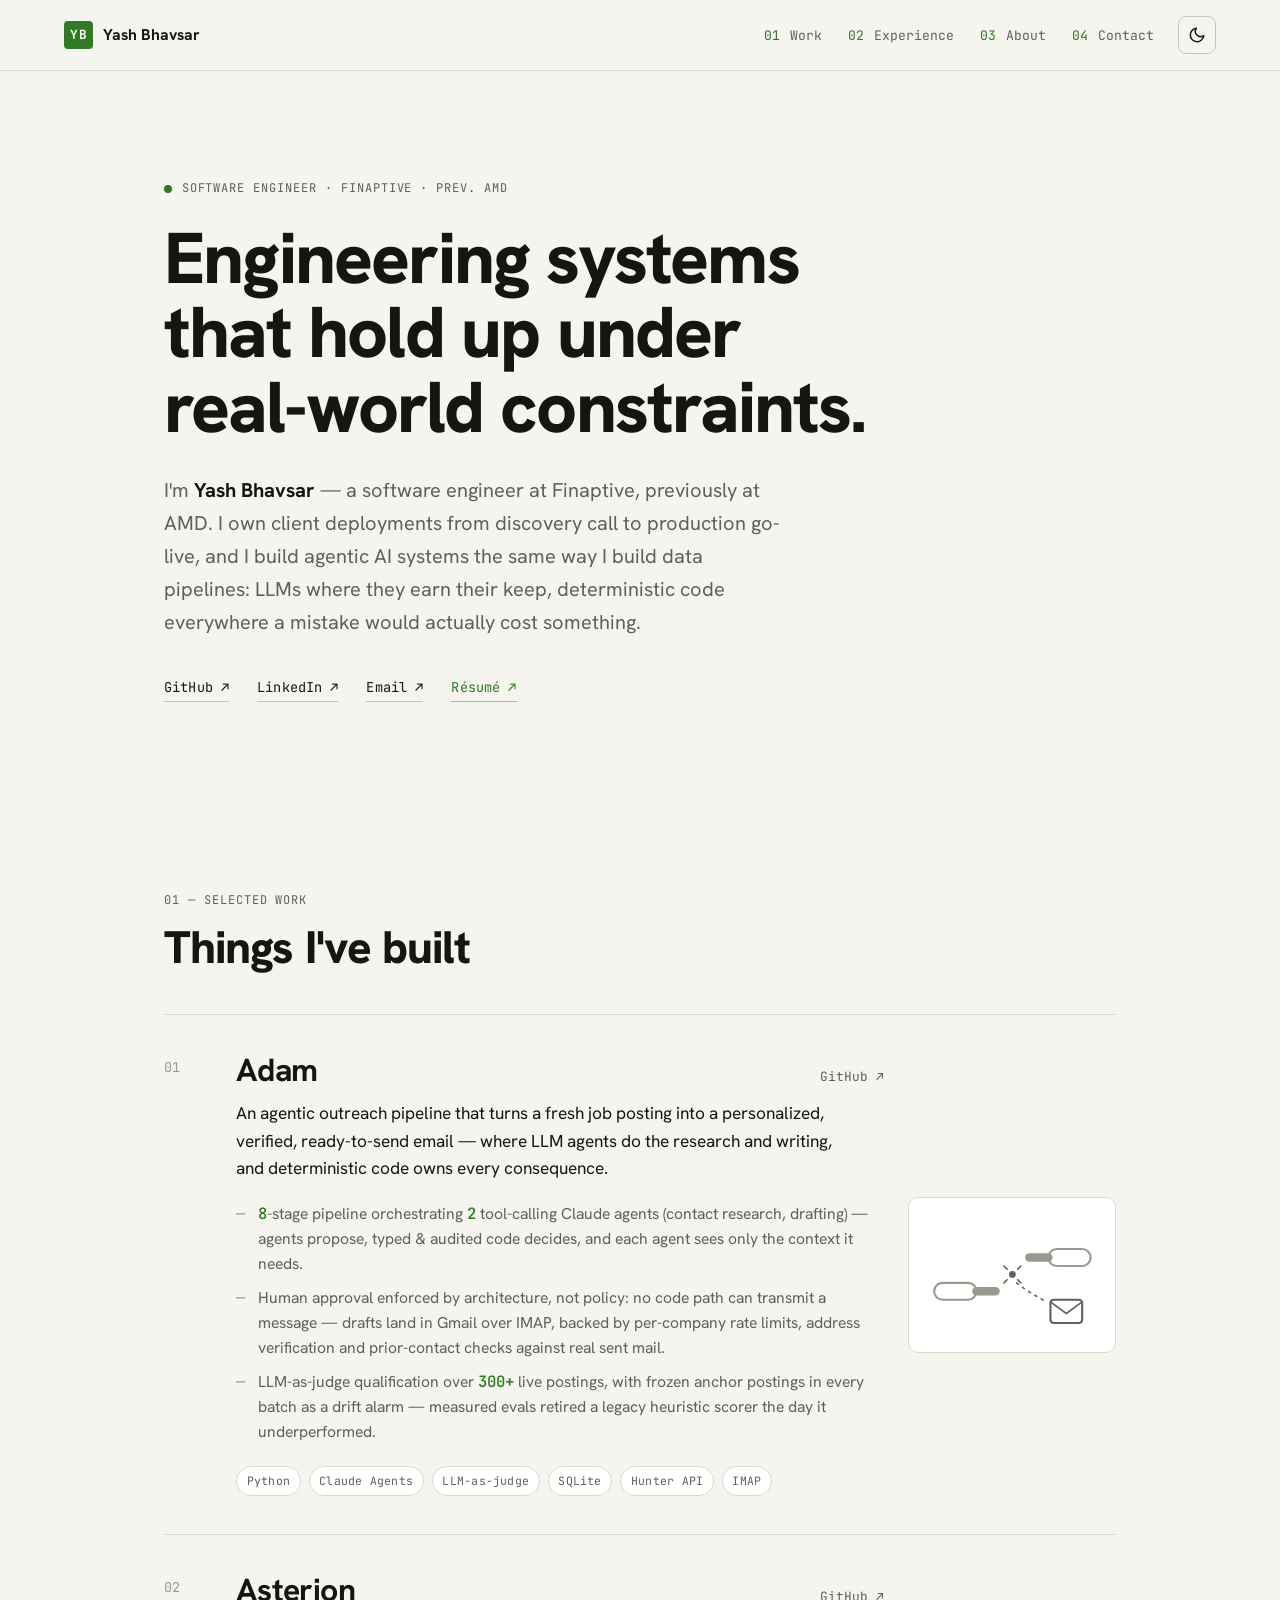
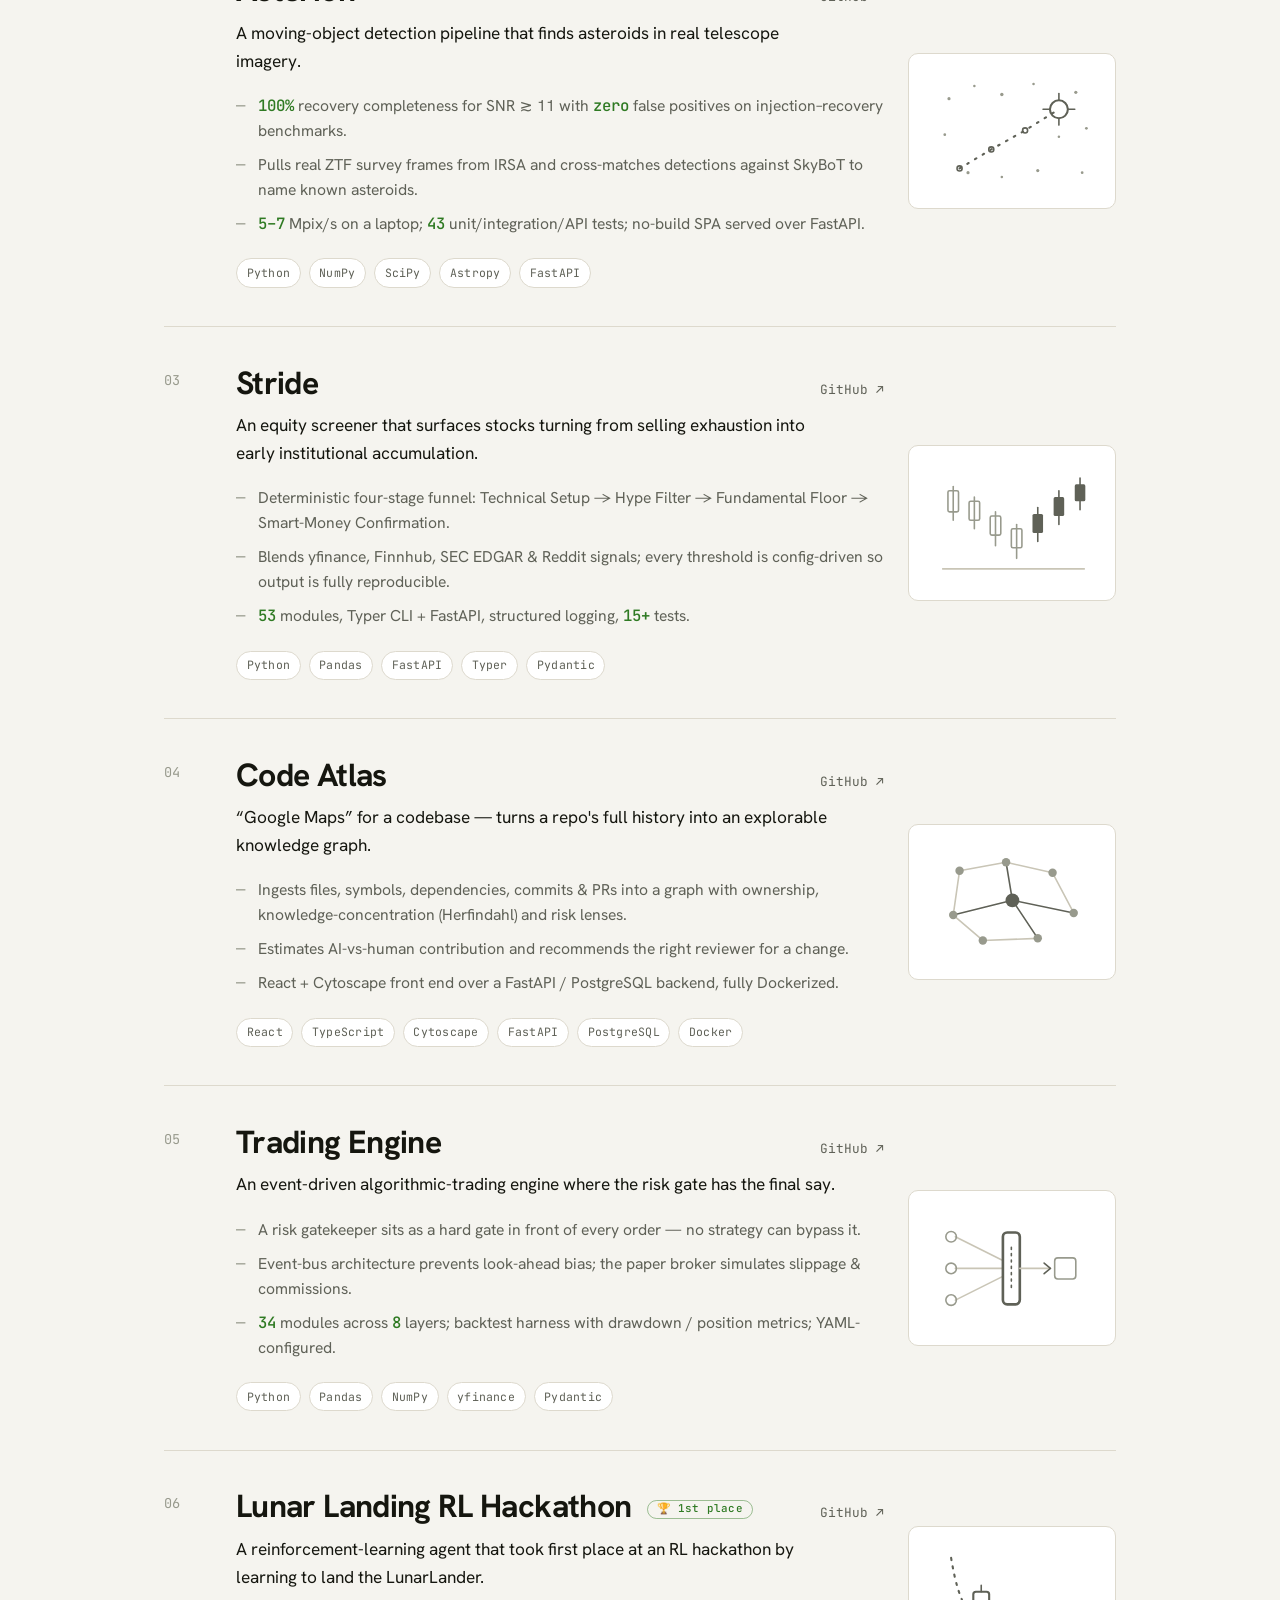
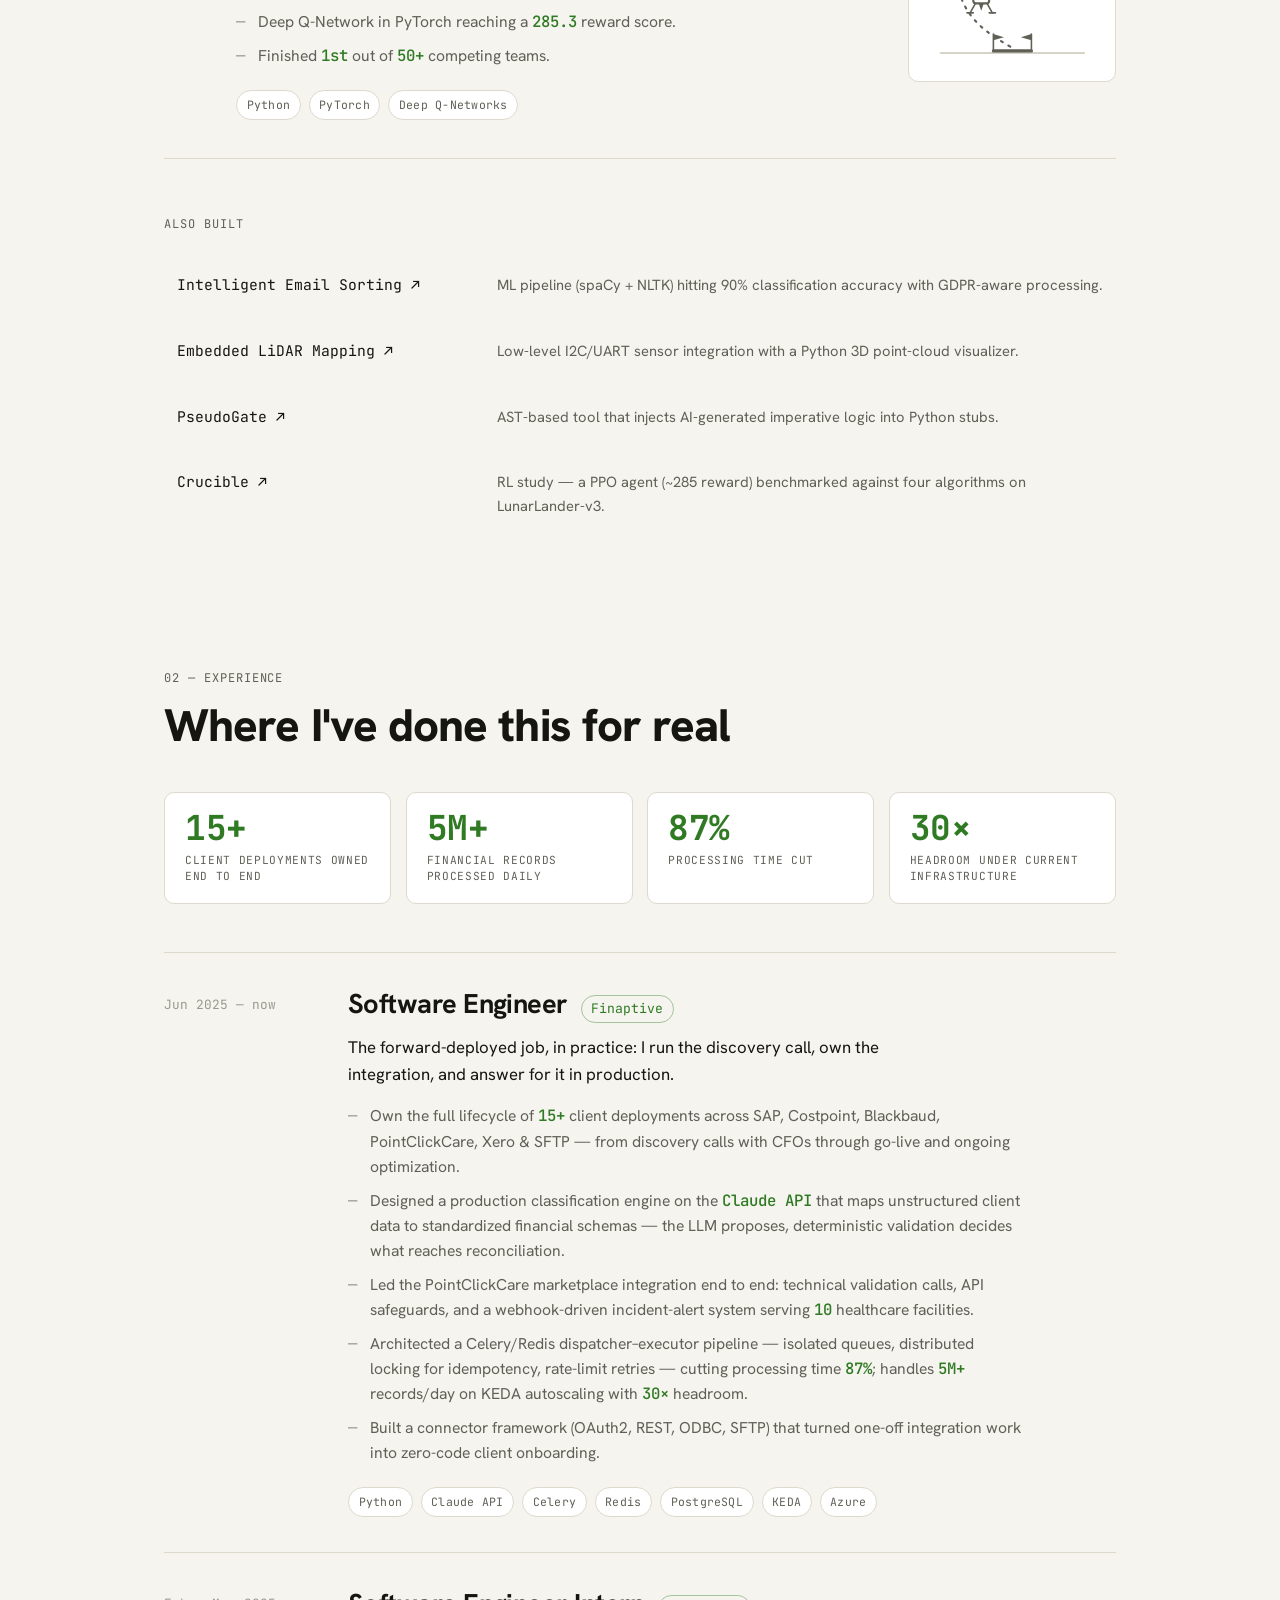
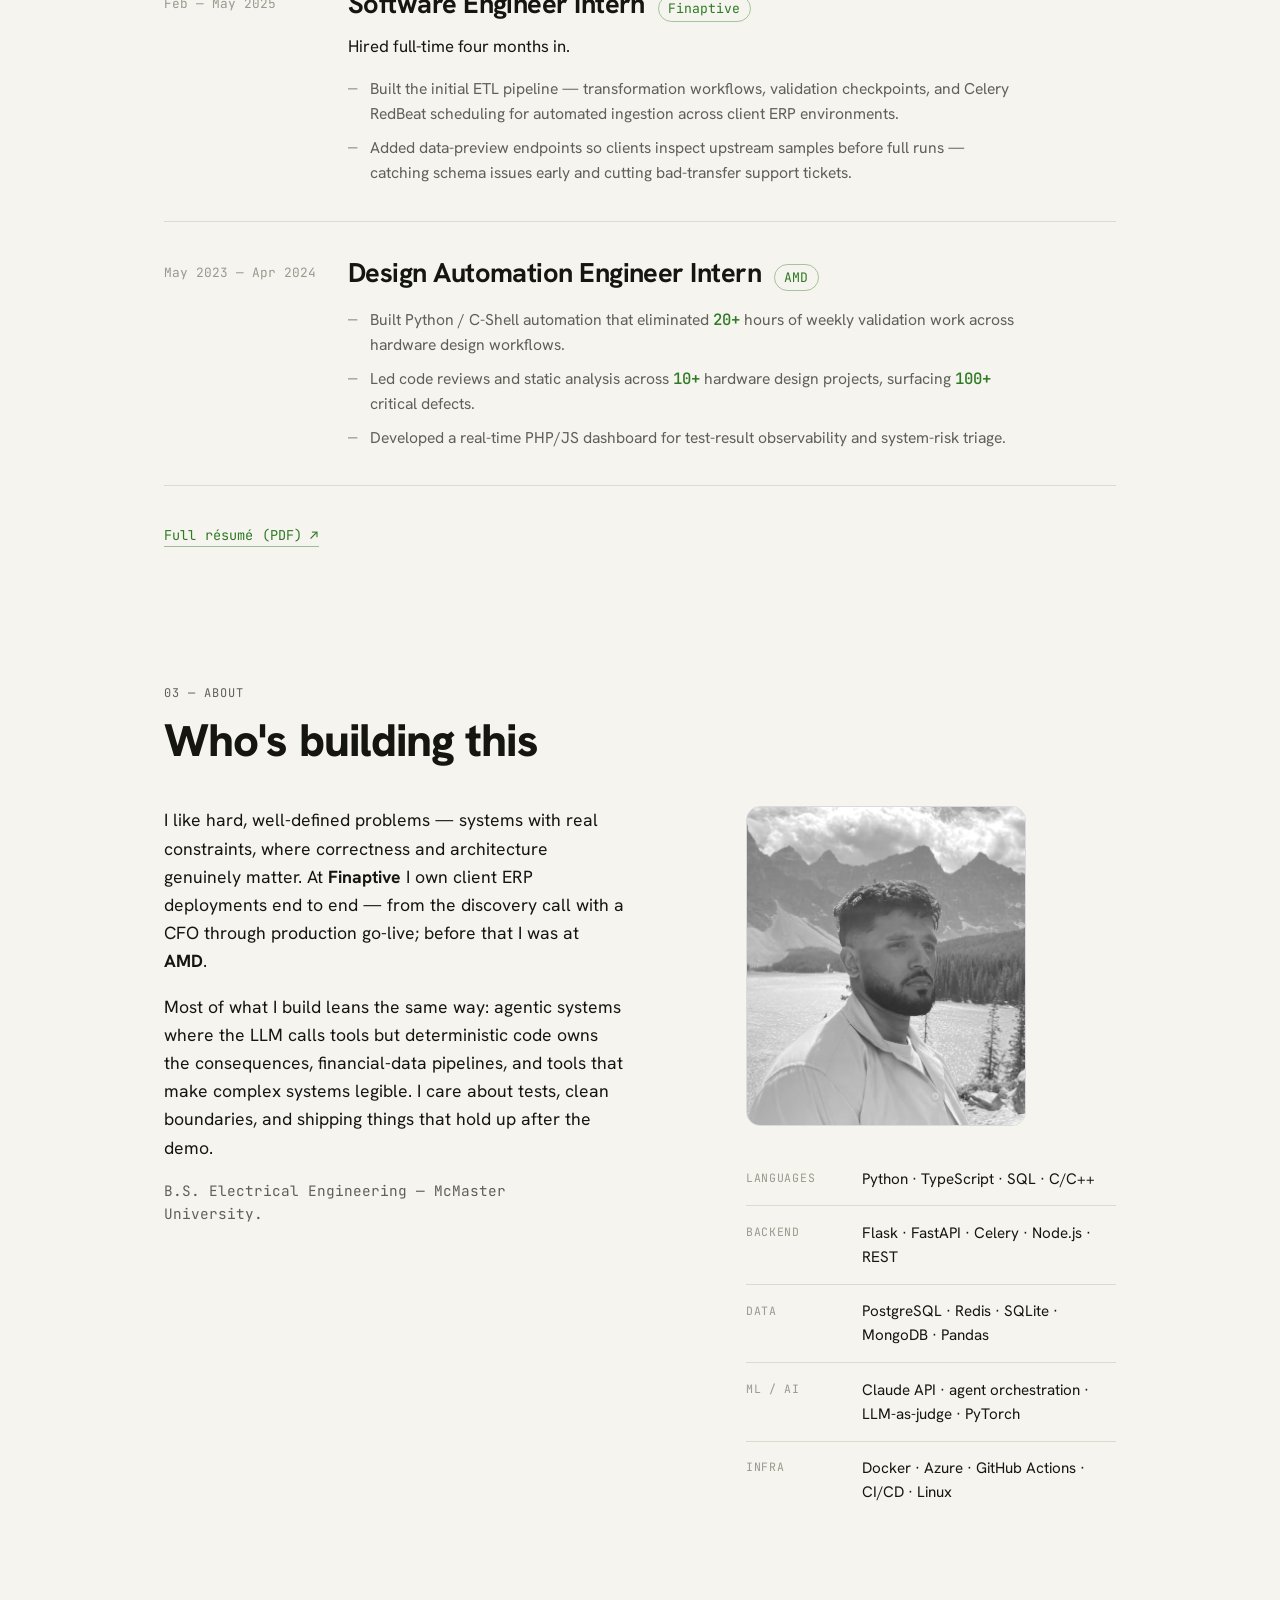
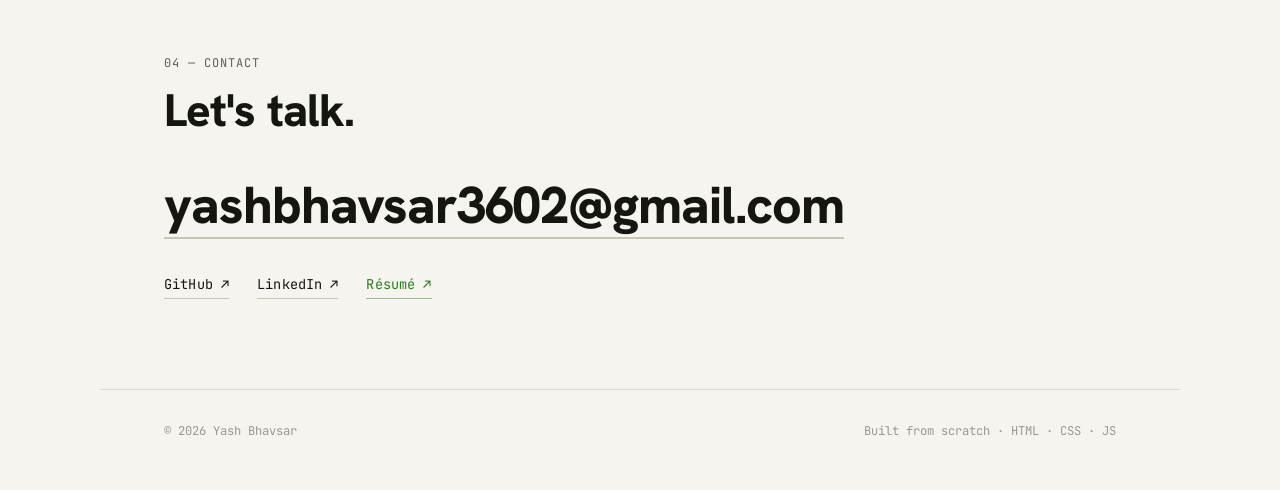
==== index.html @ 570dfb03 "Update resume to 0828 version; remove money metrics from site Co-Authored-By: Claude Fable 5 <norepl" ====
<!DOCTYPE html>
<html lang="en">
<head>
    <meta charset="UTF-8">
    <meta http-equiv="X-UA-Compatible" content="IE=edge">
    <meta name="viewport" content="width=device-width, initial-scale=1.0">

    <!-- Primary meta -->
    <title>Yash Bhavsar — Software Engineer</title>
    <meta name="description" content="Yash Bhavsar — software engineer at Finaptive (prev. AMD). I own client deployments end to end and build agentic AI systems with deterministic guardrails, with a bias toward clean architecture and meaningful tests.">
    <meta name="author" content="Yash Bhavsar">
    <link rel="canonical" href="https://yashexe.github.io/">

    <meta name="theme-color" content="#f5f4ef" media="(prefers-color-scheme: light)">
    <meta name="theme-color" content="#0b0c0e" media="(prefers-color-scheme: dark)">

    <!-- Open Graph -->
    <meta property="og:type" content="website">
    <meta property="og:url" content="https://yashexe.github.io/">
    <meta property="og:title" content="Yash Bhavsar — Software Engineer">
    <meta property="og:description" content="Software engineer owning client deployments end to end and building agentic AI systems with deterministic guardrails.">
    <meta property="og:image" content="https://yashexe.github.io/assets/personal/YashBhavsar.png">
    <meta property="og:image:alt" content="Portrait of Yash Bhavsar">

    <meta name="twitter:card" content="summary_large_image">
    <meta name="twitter:title" content="Yash Bhavsar — Software Engineer">
    <meta name="twitter:description" content="Software engineer owning client deployments end to end and building agentic AI systems with deterministic guardrails.">
    <meta name="twitter:image" content="https://yashexe.github.io/assets/personal/YashBhavsar.png">

    <!-- Favicons: YB monogram on the dossier tile -->
    <link rel="icon" href="assets/favicon.ico" sizes="32x32">
    <link rel="icon" type="image/svg+xml" href="assets/favicon.svg">
    <link rel="apple-touch-icon" href="assets/apple-touch-icon.png">
    <link rel="manifest" href="assets/site.webmanifest">

    <!-- Fonts: Hanken Grotesk (sans) + JetBrains Mono (mono) -->
    <link rel="preconnect" href="https://fonts.googleapis.com">
    <link rel="preconnect" href="https://fonts.gstatic.com" crossorigin>
    <link href="https://fonts.googleapis.com/css2?family=Hanken+Grotesk:wght@400;500;600;700;800&family=JetBrains+Mono:wght@400;500;700&display=swap" rel="stylesheet">

    <link rel="stylesheet" href="styles/style.css">

    <!-- Set theme before first paint to avoid a flash of the wrong theme -->
    <script>
        (function () {
            try {
                var stored = localStorage.getItem('theme');
                var theme = stored || (window.matchMedia('(prefers-color-scheme: light)').matches ? 'light' : 'dark');
                document.documentElement.setAttribute('data-theme', theme);
            } catch (e) { /* localStorage unavailable */ }
        })();
    </script>

    <script type="application/ld+json">
    {
        "@context": "https://schema.org",
        "@type": "Person",
        "name": "Yash Bhavsar",
        "url": "https://yashexe.github.io/",
        "jobTitle": "Software Engineer",
        "worksFor": { "@type": "Organization", "name": "Finaptive" },
        "alumniOf": { "@type": "CollegeOrUniversity", "name": "McMaster University" },
        "sameAs": [
            "https://www.linkedin.com/in/yash-bhav",
            "https://github.com/yashexe"
        ]
    }
    </script>

    <script src="scripts/main.js" defer></script>
</head>
<body>
    <a class="skip-link" href="#work">Skip to content</a>

    <header class="nav" id="top">
        <a class="nav__logo" href="#top" aria-label="Yash Bhavsar — home">
            <span class="nav__logo-mark">YB</span>
            <span class="nav__logo-text">Yash Bhavsar</span>
        </a>
        <nav class="nav__links" aria-label="Primary">
            <a href="#work"><span class="nav__num">01</span> Work</a>
            <a href="#experience"><span class="nav__num">02</span> Experience</a>
            <a href="#about"><span class="nav__num">03</span> About</a>
            <a href="#contact"><span class="nav__num">04</span> Contact</a>
        </nav>
        <button class="theme-toggle" type="button" aria-label="Toggle dark mode" title="Toggle dark mode">
            <svg class="icon-sun" viewBox="0 0 24 24" width="18" height="18" aria-hidden="true" fill="none" stroke="currentColor" stroke-width="2" stroke-linecap="round" stroke-linejoin="round"><circle cx="12" cy="12" r="5"></circle><line x1="12" y1="1" x2="12" y2="3"></line><line x1="12" y1="21" x2="12" y2="23"></line><line x1="4.22" y1="4.22" x2="5.64" y2="5.64"></line><line x1="18.36" y1="18.36" x2="19.78" y2="19.78"></line><line x1="1" y1="12" x2="3" y2="12"></line><line x1="21" y1="12" x2="23" y2="12"></line><line x1="4.22" y1="19.78" x2="5.64" y2="18.36"></line><line x1="18.36" y1="5.64" x2="19.78" y2="4.22"></line></svg>
            <svg class="icon-moon" viewBox="0 0 24 24" width="18" height="18" aria-hidden="true" fill="none" stroke="currentColor" stroke-width="2" stroke-linecap="round" stroke-linejoin="round"><path d="M21 12.79A9 9 0 1 1 11.21 3 7 7 0 0 0 21 12.79z"></path></svg>
        </button>
    </header>

    <main>
        <!-- HERO -->
        <section class="hero" id="hero">
            <p class="eyebrow hero__eyebrow"><span class="dot"></span>Software Engineer · Finaptive · prev. AMD</p>
            <h1 class="hero__headline">Engineering systems that hold up under real-world constraints.</h1>
            <p class="hero__lead">
                I'm <strong>Yash Bhavsar</strong> — a software engineer at Finaptive, previously at AMD.
                I own client deployments from discovery call to production go-live, and I build
                agentic AI systems the same way I build data pipelines: LLMs where they earn their
                keep, deterministic code everywhere a mistake would actually cost something.
            </p>
            <div class="hero__links">
                <a class="link-mono" href="https://github.com/yashexe" target="_blank" rel="noopener">GitHub <span aria-hidden="true">↗</span></a>
                <a class="link-mono" href="https://www.linkedin.com/in/yash-bhav" target="_blank" rel="noopener">LinkedIn <span aria-hidden="true">↗</span></a>
                <a class="link-mono" href="mailto:yashbhavsar3602@gmail.com">Email <span aria-hidden="true">↗</span></a>
                <a class="link-mono link-mono--accent" href="./assets/personal/Yash_Bhavsar_Resume.pdf" target="_blank" rel="noopener">Résumé <span aria-hidden="true">↗</span></a>
            </div>
        </section>

        <!-- WORK -->
        <section class="section" id="work">
            <div class="section__head" data-reveal>
                <p class="eyebrow">01 — Selected Work</p>
                <h2 class="section__title">Things I've built</h2>
            </div>

            <ol class="projects">
                <!-- Adam -->
                <li class="project" data-reveal>
                    <div class="project__index"><span>01</span></div>
                    <div class="project__body">
                        <div class="project__heading">
                            <h3 class="project__title">Adam</h3>
                            <a class="project__link" href="https://github.com/yashexe/Adam" target="_blank" rel="noopener" aria-label="Adam on GitHub">GitHub <span aria-hidden="true">↗</span></a>
                        </div>
                        <p class="project__tagline">An agentic outreach pipeline that turns a fresh job posting into a personalized, verified, ready-to-send email — where LLM agents do the research and writing, and deterministic code owns every consequence.</p>
                        <ul class="project__points">
                            <li><span class="num">8</span>-stage pipeline orchestrating <span class="num">2</span> tool-calling Claude agents (contact research, drafting) — agents propose, typed &amp; audited code decides, and each agent sees only the context it needs.</li>
                            <li>Human approval enforced by architecture, not policy: no code path can transmit a message — drafts land in Gmail over IMAP, backed by per-company rate limits, address verification and prior-contact checks against real sent mail.</li>
                            <li>LLM-as-judge qualification over <span class="num">300+</span> live postings, with frozen anchor postings in every batch as a drift alarm — measured evals retired a legacy heuristic scorer the day it underperformed.</li>
                        </ul>
                        <ul class="project__tags">
                            <li>Python</li><li>Claude Agents</li><li>LLM-as-judge</li><li>SQLite</li><li>Hunter API</li><li>IMAP</li>
                        </ul>
                    </div>
                    <div class="project__viz" aria-hidden="true">
                        <!-- Adam: two hands reaching across the gap, spark at the near-touch, drafted mail below -->
                        <svg viewBox="0 0 160 120" stroke-linecap="round" stroke-linejoin="round">
                            <rect class="vz-dim" x="6" y="68" width="40" height="16" rx="8" stroke-width="2"></rect>
                            <rect class="vz-dimf" x="42" y="72" width="26" height="8" rx="4"></rect>
                            <rect class="vz-dim" x="114" y="36" width="40" height="16" rx="8" stroke-width="2"></rect>
                            <rect class="vz-dimf" x="92" y="40" width="26" height="8" rx="4"></rect>
                            <circle class="vz-sigf" cx="80" cy="60" r="3.2"></circle>
                            <line class="vz-sig" x1="72" y1="52" x2="75" y2="55" stroke-width="1.5"></line>
                            <line class="vz-sig" x1="85" y1="65" x2="88" y2="68" stroke-width="1.5"></line>
                            <line class="vz-sig" x1="72" y1="68" x2="75" y2="65" stroke-width="1.5"></line>
                            <line class="vz-sig" x1="85" y1="55" x2="88" y2="52" stroke-width="1.5"></line>
                            <path class="vz-sig" d="M84 68 C 94 76, 102 80, 112 86" stroke-width="1.5" stroke-dasharray="2 5"></path>
                            <rect class="vz-sig" x="116" y="84" width="30" height="22" rx="3" stroke-width="2"></rect>
                            <path class="vz-sig" d="M116 86 L131 97 L146 86" stroke-width="1.5"></path>
                        </svg>
                    </div>
                </li>

                <!-- Asterion -->
                <li class="project" data-reveal>
                    <div class="project__index"><span>02</span></div>
                    <div class="project__body">
                        <div class="project__heading">
                            <h3 class="project__title">Asterion</h3>
                            <a class="project__link" href="https://github.com/yashexe/asterion" target="_blank" rel="noopener" aria-label="Asterion on GitHub">GitHub <span aria-hidden="true">↗</span></a>
                        </div>
                        <p class="project__tagline">A moving-object detection pipeline that finds asteroids in real telescope imagery.</p>
                        <ul class="project__points">
                            <li><span class="num">100%</span> recovery completeness for SNR ≳ 11 with <span class="num">zero</span> false positives on injection–recovery benchmarks.</li>
                            <li>Pulls real ZTF survey frames from IRSA and cross-matches detections against SkyBoT to name known asteroids.</li>
                            <li><span class="num">5–7</span> Mpix/s on a laptop; <span class="num">43</span> unit/integration/API tests; no-build SPA served over FastAPI.</li>
                        </ul>
                        <ul class="project__tags">
                            <li>Python</li><li>NumPy</li><li>SciPy</li><li>Astropy</li><li>FastAPI</li>
                        </ul>
                    </div>
                    <div class="project__viz" aria-hidden="true">
                        <!-- Asterion: star field, tracked moving object, detection reticle -->
                        <svg viewBox="0 0 160 120" stroke-linecap="round" stroke-linejoin="round">
                            <circle class="vz-dimf" cx="20" cy="30" r="1.5"></circle>
                            <circle class="vz-dimf" cx="44" cy="18" r="1.2"></circle>
                            <circle class="vz-dimf" cx="70" cy="26" r="1.6"></circle>
                            <circle class="vz-dimf" cx="100" cy="16" r="1.2"></circle>
                            <circle class="vz-dimf" cx="140" cy="24" r="1.5"></circle>
                            <circle class="vz-dimf" cx="150" cy="58" r="1.3"></circle>
                            <circle class="vz-dimf" cx="16" cy="64" r="1.3"></circle>
                            <circle class="vz-dimf" cx="38" cy="100" r="1.5"></circle>
                            <circle class="vz-dimf" cx="70" cy="104" r="1.2"></circle>
                            <circle class="vz-dimf" cx="104" cy="98" r="1.5"></circle>
                            <circle class="vz-dimf" cx="146" cy="100" r="1.3"></circle>
                            <circle class="vz-dimf" cx="124" cy="66" r="1.2"></circle>
                            <polyline class="vz-sig" points="30,96 60,78 92,60 124,40" stroke-width="2" stroke-dasharray="1.5 7"></polyline>
                            <circle class="vz-sig" cx="30" cy="96" r="2.4" stroke-width="1.5"></circle>
                            <circle class="vz-sig" cx="60" cy="78" r="2.4" stroke-width="1.5"></circle>
                            <circle class="vz-sig" cx="92" cy="60" r="2.4" stroke-width="1.5"></circle>
                            <circle class="vz-sig" cx="124" cy="40" r="8.5" stroke-width="2"></circle>
                            <line class="vz-sig" x1="124" y1="25" x2="124" y2="31" stroke-width="1.5"></line>
                            <line class="vz-sig" x1="124" y1="49" x2="124" y2="55" stroke-width="1.5"></line>
                            <line class="vz-sig" x1="109" y1="40" x2="115" y2="40" stroke-width="1.5"></line>
                            <line class="vz-sig" x1="133" y1="40" x2="139" y2="40" stroke-width="1.5"></line>
                        </svg>
                    </div>
                </li>

                <!-- Stride -->
                <li class="project" data-reveal>
                    <div class="project__index"><span>03</span></div>
                    <div class="project__body">
                        <div class="project__heading">
                            <h3 class="project__title">Stride</h3>
                            <a class="project__link" href="https://github.com/yashexe/stride" target="_blank" rel="noopener" aria-label="Stride on GitHub">GitHub <span aria-hidden="true">↗</span></a>
                        </div>
                        <p class="project__tagline">An equity screener that surfaces stocks turning from selling exhaustion into early institutional accumulation.</p>
                        <ul class="project__points">
                            <li>Deterministic four-stage funnel: Technical Setup → Hype Filter → Fundamental Floor → Smart-Money Confirmation.</li>
                            <li>Blends yfinance, Finnhub, SEC EDGAR &amp; Reddit signals; every threshold is config-driven so output is fully reproducible.</li>
                            <li><span class="num">53</span> modules, Typer CLI + FastAPI, structured logging, <span class="num">15+</span> tests.</li>
                        </ul>
                        <ul class="project__tags">
                            <li>Python</li><li>Pandas</li><li>FastAPI</li><li>Typer</li><li>Pydantic</li>
                        </ul>
                    </div>
                    <div class="project__viz" aria-hidden="true">
                        <!-- Stride: candlesticks turning from downtrend to recovery -->
                        <svg viewBox="0 0 160 120" stroke-linecap="round" stroke-linejoin="round">
                            <line class="vz-grid" x1="14" y1="104" x2="148" y2="104" stroke-width="1.5"></line>
                            <line class="vz-dim" x1="24" y1="26" x2="24" y2="58" stroke-width="1.5"></line>
                            <rect class="vz-dim" x="19" y="30" width="10" height="20" rx="1.5" stroke-width="1.5"></rect>
                            <line class="vz-dim" x1="44" y1="36" x2="44" y2="66" stroke-width="1.5"></line>
                            <rect class="vz-dim" x="39" y="40" width="10" height="18" rx="1.5" stroke-width="1.5"></rect>
                            <line class="vz-dim" x1="64" y1="50" x2="64" y2="82" stroke-width="1.5"></line>
                            <rect class="vz-dim" x="59" y="54" width="10" height="18" rx="1.5" stroke-width="1.5"></rect>
                            <line class="vz-dim" x1="84" y1="62" x2="84" y2="94" stroke-width="1.5"></line>
                            <rect class="vz-dim" x="79" y="66" width="10" height="18" rx="1.5" stroke-width="1.5"></rect>
                            <line class="vz-sig" x1="104" y1="46" x2="104" y2="78" stroke-width="1.5"></line>
                            <rect class="vz-sigf" x="99" y="52" width="10" height="18" rx="1.5"></rect>
                            <line class="vz-sig" x1="124" y1="30" x2="124" y2="62" stroke-width="1.5"></line>
                            <rect class="vz-sigf" x="119" y="36" width="10" height="18" rx="1.5"></rect>
                            <line class="vz-sig" x1="144" y1="18" x2="144" y2="48" stroke-width="1.5"></line>
                            <rect class="vz-sigf" x="139" y="24" width="10" height="16" rx="1.5"></rect>
                        </svg>
                    </div>
                </li>

                <!-- Code Atlas -->
                <li class="project" data-reveal>
                    <div class="project__index"><span>04</span></div>
                    <div class="project__body">
                        <div class="project__heading">
                            <h3 class="project__title">Code Atlas</h3>
                            <a class="project__link" href="https://github.com/yashexe/code-atlas" target="_blank" rel="noopener" aria-label="Code Atlas on GitHub">GitHub <span aria-hidden="true">↗</span></a>
                        </div>
                        <p class="project__tagline">“Google Maps” for a codebase — turns a repo's full history into an explorable knowledge graph.</p>
                        <ul class="project__points">
                            <li>Ingests files, symbols, dependencies, commits &amp; PRs into a graph with ownership, knowledge-concentration (Herfindahl) and risk lenses.</li>
                            <li>Estimates AI-vs-human contribution and recommends the right reviewer for a change.</li>
                            <li>React + Cytoscape front end over a FastAPI / PostgreSQL backend, fully Dockerized.</li>
                        </ul>
                        <ul class="project__tags">
                            <li>React</li><li>TypeScript</li><li>Cytoscape</li><li>FastAPI</li><li>PostgreSQL</li><li>Docker</li>
                        </ul>
                    </div>
                    <div class="project__viz" aria-hidden="true">
                        <!-- Code Atlas: node-link knowledge graph with a focal hub -->
                        <svg viewBox="0 0 160 120" stroke-linecap="round" stroke-linejoin="round">
                            <line class="vz-grid" x1="30" y1="30" x2="74" y2="22" stroke-width="1.5"></line>
                            <line class="vz-grid" x1="74" y1="22" x2="118" y2="32" stroke-width="1.5"></line>
                            <line class="vz-grid" x1="118" y1="32" x2="138" y2="70" stroke-width="1.5"></line>
                            <line class="vz-grid" x1="52" y1="96" x2="104" y2="94" stroke-width="1.5"></line>
                            <line class="vz-grid" x1="24" y1="72" x2="52" y2="96" stroke-width="1.5"></line>
                            <line class="vz-grid" x1="24" y1="72" x2="30" y2="30" stroke-width="1.5"></line>
                            <line class="vz-sig" x1="80" y1="58" x2="74" y2="22" stroke-width="1.5"></line>
                            <line class="vz-sig" x1="80" y1="58" x2="138" y2="70" stroke-width="1.5"></line>
                            <line class="vz-sig" x1="80" y1="58" x2="104" y2="94" stroke-width="1.5"></line>
                            <line class="vz-sig" x1="80" y1="58" x2="24" y2="72" stroke-width="1.5"></line>
                            <circle class="vz-dimf" cx="30" cy="30" r="4"></circle>
                            <circle class="vz-dimf" cx="74" cy="22" r="4"></circle>
                            <circle class="vz-dimf" cx="118" cy="32" r="4"></circle>
                            <circle class="vz-dimf" cx="138" cy="70" r="4"></circle>
                            <circle class="vz-dimf" cx="104" cy="94" r="4"></circle>
                            <circle class="vz-dimf" cx="52" cy="96" r="4"></circle>
                            <circle class="vz-dimf" cx="24" cy="72" r="4"></circle>
                            <circle class="vz-sigf" cx="80" cy="58" r="6.5"></circle>
                        </svg>
                    </div>
                </li>

                <!-- Algorithm Machine -->
                <li class="project" data-reveal>
                    <div class="project__index"><span>05</span></div>
                    <div class="project__body">
                        <div class="project__heading">
                            <h3 class="project__title">Trading Engine</h3>
                            <a class="project__link" href="https://github.com/yashexe/algorithm-machine" target="_blank" rel="noopener" aria-label="Trading Engine on GitHub">GitHub <span aria-hidden="true">↗</span></a>
                        </div>
                        <p class="project__tagline">An event-driven algorithmic-trading engine where the risk gate has the final say.</p>
                        <ul class="project__points">
                            <li>A risk gatekeeper sits as a hard gate in front of every order — no strategy can bypass it.</li>
                            <li>Event-bus architecture prevents look-ahead bias; the paper broker simulates slippage &amp; commissions.</li>
                            <li><span class="num">34</span> modules across <span class="num">8</span> layers; backtest harness with drawdown / position metrics; YAML-configured.</li>
                        </ul>
                        <ul class="project__tags">
                            <li>Python</li><li>Pandas</li><li>NumPy</li><li>yfinance</li><li>Pydantic</li>
                        </ul>
                    </div>
                    <div class="project__viz" aria-hidden="true">
                        <!-- Trading Engine: orders funnel through one hard risk gate -->
                        <svg viewBox="0 0 160 120" stroke-linecap="round" stroke-linejoin="round">
                            <line class="vz-grid" x1="26" y1="30" x2="70" y2="52" stroke-width="1.5"></line>
                            <line class="vz-grid" x1="26" y1="60" x2="70" y2="60" stroke-width="1.5"></line>
                            <line class="vz-grid" x1="26" y1="90" x2="70" y2="68" stroke-width="1.5"></line>
                            <circle class="vz-dim" cx="22" cy="30" r="5" stroke-width="1.5"></circle>
                            <circle class="vz-dim" cx="22" cy="60" r="5" stroke-width="1.5"></circle>
                            <circle class="vz-dim" cx="22" cy="90" r="5" stroke-width="1.5"></circle>
                            <rect class="vz-sig" x="71" y="26" width="16" height="68" rx="4" stroke-width="2.5"></rect>
                            <line class="vz-sig" x1="79" y1="40" x2="79" y2="80" stroke-width="1.5" stroke-dasharray="2 4"></line>
                            <line class="vz-grid" x1="87" y1="60" x2="116" y2="60" stroke-width="1.5"></line>
                            <path class="vz-sig" d="M110 55 L116 60 L110 65" stroke-width="1.5"></path>
                            <rect class="vz-dim" x="120" y="50" width="20" height="20" rx="3" stroke-width="1.5"></rect>
                        </svg>
                    </div>
                </li>

                <!-- Lunar Landing RL Hackathon -->
                <li class="project" data-reveal>
                    <div class="project__index"><span>06</span></div>
                    <div class="project__body">
                        <div class="project__heading">
                            <h3 class="project__title">Lunar Landing RL Hackathon <span class="project__award">🏆 1st place</span></h3>
                            <a class="project__link" href="https://github.com/rabiut/RL_Hackathon" target="_blank" rel="noopener" aria-label="Lunar Landing RL Hackathon on GitHub">GitHub <span aria-hidden="true">↗</span></a>
                        </div>
                        <p class="project__tagline">A reinforcement-learning agent that took first place at an RL hackathon by learning to land the LunarLander.</p>
                        <ul class="project__points">
                            <li>Deep Q-Network in PyTorch reaching a <span class="num">285.3</span> reward score.</li>
                            <li>Finished <span class="num">1st</span> out of <span class="num">50+</span> competing teams.</li>
                        </ul>
                        <ul class="project__tags">
                            <li>Python</li><li>PyTorch</li><li>Deep Q-Networks</li>
                        </ul>
                    </div>
                    <div class="project__viz" aria-hidden="true">
                        <!-- Lunar Lander: lander descending a trajectory onto a flagged pad -->
                        <svg viewBox="0 0 160 120" stroke-linecap="round" stroke-linejoin="round">
                            <line class="vz-grid" x1="12" y1="106" x2="148" y2="106" stroke-width="1.5"></line>
                            <path class="vz-sig" d="M22 16 C 30 64, 40 78, 78 100" stroke-width="2" stroke-dasharray="2 6"></path>
                            <line class="vz-sig" x1="62" y1="104" x2="98" y2="104" stroke-width="3"></line>
                            <line class="vz-sig" x1="62" y1="104" x2="62" y2="88" stroke-width="1.5"></line>
                            <path class="vz-sigf" d="M62 88 L72 91 L62 94 Z"></path>
                            <line class="vz-sig" x1="98" y1="104" x2="98" y2="88" stroke-width="1.5"></line>
                            <path class="vz-sigf" d="M98 88 L88 91 L98 94 Z"></path>
                            <rect class="vz-sig" x="43" y="48" width="15" height="11" rx="2.5" stroke-width="2"></rect>
                            <line class="vz-sig" x1="50.5" y1="48" x2="50.5" y2="42" stroke-width="1.5"></line>
                            <line class="vz-sig" x1="45" y1="59" x2="40" y2="68" stroke-width="1.5"></line>
                            <line class="vz-sig" x1="56" y1="59" x2="61" y2="68" stroke-width="1.5"></line>
                            <line class="vz-sig" x1="37" y1="68" x2="43" y2="68" stroke-width="1.5"></line>
                            <line class="vz-sig" x1="58" y1="68" x2="64" y2="68" stroke-width="1.5"></line>
                            <path class="vz-sigf" d="M48 59 L53 59 L50.5 66 Z"></path>
                        </svg>
                    </div>
                </li>
            </ol>

            <!-- Secondary / earlier work -->
            <div class="more" data-reveal>
                <p class="eyebrow">Also built</p>
                <ul class="more__list">
                    <li>
                        <a href="https://github.com/yashexe/nextmove-capstone" target="_blank" rel="noopener">
                            <span class="more__name">Intelligent Email Sorting <span aria-hidden="true">↗</span></span>
                            <span class="more__desc">ML pipeline (spaCy + NLTK) hitting 90% classification accuracy with GDPR-aware processing.</span>
                        </a>
                    </li>
                    <li>
                        <a href="https://github.com/yashexe/LiDAR-based-3D-Mapping-project" target="_blank" rel="noopener">
                            <span class="more__name">Embedded LiDAR Mapping <span aria-hidden="true">↗</span></span>
                            <span class="more__desc">Low-level I2C/UART sensor integration with a Python 3D point-cloud visualizer.</span>
                        </a>
                    </li>
                    <li>
                        <a href="https://github.com/yashexe/vscode-pseudogate" target="_blank" rel="noopener">
                            <span class="more__name">PseudoGate <span aria-hidden="true">↗</span></span>
                            <span class="more__desc">AST-based tool that injects AI-generated imperative logic into Python stubs.</span>
                        </a>
                    </li>
                    <li>
                        <a href="https://github.com/yashexe/crucible" target="_blank" rel="noopener">
                            <span class="more__name">Crucible <span aria-hidden="true">↗</span></span>
                            <span class="more__desc">RL study — a PPO agent (~285 reward) benchmarked against four algorithms on LunarLander-v3.</span>
                        </a>
                    </li>
                </ul>
            </div>
        </section>

        <!-- EXPERIENCE -->
        <section class="section" id="experience">
            <div class="section__head" data-reveal>
                <p class="eyebrow">02 — Experience</p>
                <h2 class="section__title">Where I've done this for real</h2>
            </div>

            <dl class="xp-stats" data-reveal>
                <div class="xp-stat">
                    <dt>client deployments owned end&nbsp;to&nbsp;end</dt>
                    <dd>15+</dd>
                </div>
                <div class="xp-stat">
                    <dt>financial records processed daily</dt>
                    <dd>5M+</dd>
                </div>
                <div class="xp-stat">
                    <dt>processing time cut</dt>
                    <dd>87%</dd>
                </div>
                <div class="xp-stat">
                    <dt>headroom under current infrastructure</dt>
                    <dd>30×</dd>
                </div>
            </dl>

            <ol class="xp">
                <li class="xp__item" data-reveal>
                    <div class="xp__when"><span>Jun 2025 — now</span></div>
                    <div class="xp__body">
                        <div class="xp__heading">
                            <h3 class="xp__role">Software Engineer</h3>
                            <span class="xp__org">Finaptive</span>
                        </div>
                        <p class="xp__summary">
                            The forward-deployed job, in practice: I run the discovery call,
                            own the integration, and answer for it in production.
                        </p>
                        <ul class="project__points">
                            <li>Own the full lifecycle of <span class="num">15+</span> client deployments across SAP, Costpoint, Blackbaud, PointClickCare, Xero &amp; SFTP — from discovery calls with CFOs through go-live and ongoing optimization.</li>
                            <li>Designed a production classification engine on the <span class="num">Claude API</span> that maps unstructured client data to standardized financial schemas — the LLM proposes, deterministic validation decides what reaches reconciliation.</li>
                            <li>Led the PointClickCare marketplace integration end to end: technical validation calls, API safeguards, and a webhook-driven incident-alert system serving <span class="num">10</span> healthcare facilities.</li>
                            <li>Architected a Celery/Redis dispatcher–executor pipeline — isolated queues, distributed locking for idempotency, rate-limit retries — cutting processing time <span class="num">87%</span>; handles <span class="num">5M+</span> records/day on KEDA autoscaling with <span class="num">30×</span> headroom.</li>
                            <li>Built a connector framework (OAuth2, REST, ODBC, SFTP) that turned one-off integration work into zero-code client onboarding.</li>
                        </ul>
                        <ul class="project__tags">
                            <li>Python</li><li>Claude API</li><li>Celery</li><li>Redis</li><li>PostgreSQL</li><li>KEDA</li><li>Azure</li>
                        </ul>
                    </div>
                </li>

                <li class="xp__item" data-reveal>
                    <div class="xp__when"><span>Feb — May 2025</span></div>
                    <div class="xp__body">
                        <div class="xp__heading">
                            <h3 class="xp__role">Software Engineer Intern</h3>
                            <span class="xp__org">Finaptive</span>
                        </div>
                        <p class="xp__summary">
                            Hired full-time four months in.
                        </p>
                        <ul class="project__points">
                            <li>Built the initial ETL pipeline — transformation workflows, validation checkpoints, and Celery RedBeat scheduling for automated ingestion across client ERP environments.</li>
                            <li>Added data-preview endpoints so clients inspect upstream samples before full runs — catching schema issues early and cutting bad-transfer support tickets.</li>
                        </ul>
                    </div>
                </li>

                <li class="xp__item" data-reveal>
                    <div class="xp__when"><span>May 2023 — Apr 2024</span></div>
                    <div class="xp__body">
                        <div class="xp__heading">
                            <h3 class="xp__role">Design Automation Engineer Intern</h3>
                            <span class="xp__org">AMD</span>
                        </div>
                        <ul class="project__points">
                            <li>Built Python / C-Shell automation that eliminated <span class="num">20+</span> hours of weekly validation work across hardware design workflows.</li>
                            <li>Led code reviews and static analysis across <span class="num">10+</span> hardware design projects, surfacing <span class="num">100+</span> critical defects.</li>
                            <li>Developed a real-time PHP/JS dashboard for test-result observability and system-risk triage.</li>
                        </ul>
                    </div>
                </li>
            </ol>

            <p class="xp__cta" data-reveal>
                <a class="link-mono link-mono--accent" href="./assets/personal/Yash_Bhavsar_Resume.pdf" target="_blank" rel="noopener">Full résumé (PDF) <span aria-hidden="true">↗</span></a>
            </p>
        </section>

        <!-- ABOUT -->
        <section class="section" id="about">
            <div class="section__head" data-reveal>
                <p class="eyebrow">03 — About</p>
                <h2 class="section__title">Who's building this</h2>
            </div>
            <div class="about" data-reveal>
                <div class="about__main">
                    <p>
                        I like hard, well-defined problems — systems with real constraints, where
                        correctness and architecture genuinely matter. At <strong>Finaptive</strong> I own
                        client ERP deployments end to end — from the discovery call with a CFO through
                        production go-live; before that I was at <strong>AMD</strong>.
                    </p>
                    <p>
                        Most of what I build leans the same way: agentic systems where the LLM calls
                        tools but deterministic code owns the consequences, financial-data pipelines,
                        and tools that make complex systems legible. I care about tests, clean
                        boundaries, and shipping things that hold up after the demo.
                    </p>
                    <p class="about__edu">
                        B.S. Electrical Engineering — McMaster University.
                    </p>
                </div>
                <div class="about__side">
                    <img class="about__photo" src="./assets/personal/YashBhavsar.png" alt="Yash Bhavsar" width="320" height="320" loading="lazy" decoding="async" />
                    <dl class="stack">
                        <div class="stack__group">
                            <dt>Languages</dt>
                            <dd>Python · TypeScript · SQL · C/C++</dd>
                        </div>
                        <div class="stack__group">
                            <dt>Backend</dt>
                            <dd>Flask · FastAPI · Celery · Node.js · REST</dd>
                        </div>
                        <div class="stack__group">
                            <dt>Data</dt>
                            <dd>PostgreSQL · Redis · SQLite · MongoDB · Pandas</dd>
                        </div>
                        <div class="stack__group">
                            <dt>ML / AI</dt>
                            <dd>Claude API · agent orchestration · LLM-as-judge · PyTorch</dd>
                        </div>
                        <div class="stack__group">
                            <dt>Infra</dt>
                            <dd>Docker · Azure · GitHub Actions · CI/CD · Linux</dd>
                        </div>
                    </dl>
                </div>
            </div>
        </section>

        <!-- CONTACT -->
        <section class="section section--contact" id="contact">
            <div class="section__head" data-reveal>
                <p class="eyebrow">04 — Contact</p>
                <h2 class="section__title contact__title">Let's talk.</h2>
            </div>
            <div class="contact" data-reveal>
                <a class="contact__email" href="mailto:yashbhavsar3602@gmail.com">yashbhavsar3602@gmail.com</a>
                <div class="contact__links">
                    <a class="link-mono" href="https://github.com/yashexe" target="_blank" rel="noopener">GitHub <span aria-hidden="true">↗</span></a>
                    <a class="link-mono" href="https://www.linkedin.com/in/yash-bhav" target="_blank" rel="noopener">LinkedIn <span aria-hidden="true">↗</span></a>
                    <a class="link-mono link-mono--accent" href="./assets/personal/Yash_Bhavsar_Resume.pdf" target="_blank" rel="noopener">Résumé <span aria-hidden="true">↗</span></a>
                </div>
            </div>
        </section>
    </main>

    <footer class="footer">
        <span>© <span id="year"></span> Yash Bhavsar</span>
        <span class="footer__meta">Built from scratch · HTML · CSS · JS</span>
    </footer>
</body>
</html>
---- styles/style.css ----
/* ============================================================
   Yash Bhavsar — portfolio
   "Technical dossier": near-monochrome, mono-accented, one accent.
   ============================================================ */

/* THEME TOKENS */
:root,
[data-theme="dark"] {
  --bg: #0b0c0e;
  --bg-elev: #131417;
  --text: #ededeb;
  --muted: #8c8f8b;
  --faint: #5c5f5b;
  --border: #23252a;
  --border-strong: #33363c;
  --accent: #c6f24e;
  --accent-ink: #0b0c0e;
  --nav-bg: rgba(11, 12, 14, 0.7);
}

[data-theme="light"] {
  --bg: #f5f4ef;
  --bg-elev: #ffffff;
  --text: #15160f;
  --muted: #5f6157;
  --faint: #989a8d;
  --border: #ddd9cd;
  --border-strong: #c9c5b6;
  --accent: #2f7a23;
  --accent-ink: #ffffff;
  --nav-bg: rgba(245, 244, 239, 0.72);
}

*,
*::before,
*::after {
  box-sizing: border-box;
  margin: 0;
  padding: 0;
}

:root {
  --font-sans: "Hanken Grotesk", system-ui, sans-serif;
  --font-mono: "JetBrains Mono", ui-monospace, monospace;
  --container: 1080px;
  --pad: clamp(1.25rem, 5vw, 4rem);
}

html {
  scroll-behavior: smooth;
  -webkit-text-size-adjust: 100%;
}

@media (prefers-reduced-motion: reduce) {
  html { scroll-behavior: auto; }
}

body {
  background: var(--bg);
  color: var(--text);
  font-family: var(--font-sans);
  font-size: clamp(1rem, 0.96rem + 0.2vw, 1.0625rem);
  line-height: 1.6;
  -webkit-font-smoothing: antialiased;
  text-rendering: optimizeLegibility;
  transition: background-color 0.4s ease, color 0.4s ease;
  overflow-x: hidden;
}

::selection {
  background: var(--accent);
  color: var(--accent-ink);
}

a {
  color: inherit;
  text-decoration: none;
}

strong { font-weight: 700; color: var(--text); }

.skip-link {
  position: absolute;
  left: -999px;
  top: 0;
  z-index: 100;
  padding: 0.6rem 1rem;
  background: var(--accent);
  color: var(--accent-ink);
  font-family: var(--font-mono);
  font-size: 0.8rem;
}
.skip-link:focus { left: 0.5rem; top: 0.5rem; }

/* shared label / eyebrow */
.eyebrow {
  font-family: var(--font-mono);
  font-size: 0.75rem;
  letter-spacing: 0.08em;
  text-transform: uppercase;
  color: var(--muted);
  display: flex;
  align-items: center;
  gap: 0.6rem;
}

.dot {
  width: 8px;
  height: 8px;
  border-radius: 50%;
  background: var(--accent);
  box-shadow: 0 0 0 0 var(--accent);
  animation: pulse 2.6s ease-in-out infinite;
}

@keyframes pulse {
  0%, 100% { box-shadow: 0 0 0 0 color-mix(in srgb, var(--accent) 55%, transparent); }
  50% { box-shadow: 0 0 0 6px color-mix(in srgb, var(--accent) 0%, transparent); }
}

.num {
  font-family: var(--font-mono);
  color: var(--accent);
  font-weight: 500;
}

/* mono link */
.link-mono {
  font-family: var(--font-mono);
  font-size: 0.85rem;
  letter-spacing: 0.01em;
  color: var(--text);
  padding-bottom: 2px;
  border-bottom: 1px solid var(--border-strong);
  transition: color 0.2s ease, border-color 0.2s ease;
}
.link-mono:hover { color: var(--accent); border-color: var(--accent); }
.link-mono--accent { color: var(--accent); border-color: color-mix(in srgb, var(--accent) 45%, transparent); }
.link-mono--accent:hover { border-color: var(--accent); }

/* ---------- NAV ---------- */
.nav {
  position: sticky;
  top: 0;
  z-index: 50;
  display: flex;
  align-items: center;
  justify-content: space-between;
  gap: 1rem;
  padding: 1rem var(--pad);
  background: var(--nav-bg);
  backdrop-filter: saturate(140%) blur(12px);
  -webkit-backdrop-filter: saturate(140%) blur(12px);
  border-bottom: 1px solid var(--border);
}

.nav__logo {
  display: flex;
  align-items: center;
  gap: 0.6rem;
  font-weight: 700;
}
.nav__logo-mark {
  font-family: var(--font-mono);
  font-weight: 700;
  font-size: 0.8rem;
  color: var(--accent-ink);
  background: var(--accent);
  padding: 0.25rem 0.4rem;
  border-radius: 4px;
  letter-spacing: 0.02em;
}
.nav__logo-text { font-size: 0.98rem; }

.nav__links {
  display: flex;
  gap: 1.6rem;
  margin-left: auto;
  margin-right: 0.5rem;
}
.nav__links a {
  font-family: var(--font-mono);
  font-size: 0.82rem;
  color: var(--muted);
  transition: color 0.2s ease;
}
.nav__links a:hover { color: var(--text); }
.nav__num { color: var(--accent); margin-right: 0.15rem; }

.theme-toggle {
  display: inline-flex;
  align-items: center;
  justify-content: center;
  width: 38px;
  height: 38px;
  background: transparent;
  border: 1px solid var(--border-strong);
  border-radius: 8px;
  color: var(--text);
  cursor: pointer;
  transition: border-color 0.2s ease, color 0.2s ease, background 0.2s ease;
}
.theme-toggle:hover { border-color: var(--accent); color: var(--accent); }
.theme-toggle .icon-sun { display: none; }
.theme-toggle .icon-moon { display: block; }
[data-theme="dark"] .theme-toggle .icon-sun { display: block; }
[data-theme="dark"] .theme-toggle .icon-moon { display: none; }

/* ---------- LAYOUT ---------- */
main { display: block; }

.hero,
.section {
  max-width: var(--container);
  margin: 0 auto;
  padding-left: var(--pad);
  padding-right: var(--pad);
}

/* ---------- HERO ---------- */
.hero {
  padding-top: clamp(4rem, 12vh, 9rem);
  padding-bottom: clamp(4rem, 12vh, 8rem);
}
.hero__headline {
  font-size: clamp(2.3rem, 1.2rem + 5vw, 4.5rem);
  line-height: 1.04;
  letter-spacing: -0.025em;
  font-weight: 800;
  margin: 1.4rem 0 1.8rem;
  max-width: 18ch;
}
.hero__lead {
  max-width: 56ch;
  font-size: clamp(1.05rem, 1rem + 0.4vw, 1.25rem);
  color: var(--muted);
  line-height: 1.65;
}
.hero__lead strong { color: var(--text); }
.hero__links {
  display: flex;
  flex-wrap: wrap;
  gap: 1.25rem 1.75rem;
  margin-top: 2.4rem;
}

/* staggered entrance */
.hero__eyebrow,
.hero__headline,
.hero__lead,
.hero__links {
  animation: rise 0.7s cubic-bezier(0.2, 0.7, 0.2, 1) both;
}
.hero__eyebrow { animation-delay: 0.05s; }
.hero__headline { animation-delay: 0.15s; }
.hero__lead { animation-delay: 0.28s; }
.hero__links { animation-delay: 0.4s; }

@keyframes rise {
  from { opacity: 0; transform: translateY(18px); }
  to { opacity: 1; transform: none; }
}

/* ---------- SECTIONS ---------- */
.section { padding-top: clamp(3.5rem, 9vh, 6rem); padding-bottom: clamp(2rem, 6vh, 4rem); }
.section__head { margin-bottom: 2.6rem; }
.section__title {
  font-size: clamp(1.8rem, 1.2rem + 2.6vw, 2.85rem);
  line-height: 1.08;
  letter-spacing: -0.02em;
  font-weight: 800;
  margin-top: 0.8rem;
}

/* ---------- PROJECTS ---------- */
.projects { list-style: none; }

.project {
  display: grid;
  grid-template-columns: 3rem 1fr minmax(0, 13rem);
  gap: 1.5rem;
  padding: 2.4rem 0;
  border-top: 1px solid var(--border);
  transition: border-color 0.3s ease;
}
.project:last-child { border-bottom: 1px solid var(--border); }
.project:hover { border-top-color: var(--border-strong); }

.project__index span {
  font-family: var(--font-mono);
  font-size: 0.85rem;
  color: var(--faint);
  transition: color 0.25s ease;
}
.project:hover .project__index span { color: var(--accent); }

.project__heading {
  display: flex;
  align-items: baseline;
  justify-content: space-between;
  gap: 1rem;
  flex-wrap: wrap;
}
.project__title {
  font-size: clamp(1.45rem, 1.1rem + 1.5vw, 2rem);
  font-weight: 700;
  letter-spacing: -0.02em;
  line-height: 1.1;
  transition: color 0.25s ease;
}
.project:hover .project__title { color: var(--accent); }

.project__award {
  display: inline-block;
  font-family: var(--font-mono);
  font-size: 0.68rem;
  font-weight: 500;
  letter-spacing: 0.02em;
  color: var(--accent);
  border: 1px solid color-mix(in srgb, var(--accent) 45%, transparent);
  border-radius: 999px;
  padding: 0.18rem 0.55rem;
  margin-left: 0.5rem;
  vertical-align: middle;
  white-space: nowrap;
}

.project__link {
  font-family: var(--font-mono);
  font-size: 0.8rem;
  color: var(--muted);
  white-space: nowrap;
  border-bottom: 1px solid transparent;
  transition: color 0.2s ease, border-color 0.2s ease;
}
.project__link:hover { color: var(--accent); border-color: var(--accent); }

.project__tagline {
  margin-top: 0.7rem;
  font-size: 1.08rem;
  color: var(--text);
  max-width: 60ch;
}

.project__points {
  list-style: none;
  margin-top: 1.1rem;
  display: grid;
  gap: 0.55rem;
  max-width: 68ch;
}
.project__points li {
  position: relative;
  padding-left: 1.4rem;
  color: var(--muted);
  font-size: 0.98rem;
}
.project__points li::before {
  content: "—";
  position: absolute;
  left: 0;
  color: var(--faint);
  font-family: var(--font-mono);
}

.project__tags {
  list-style: none;
  display: flex;
  flex-wrap: wrap;
  gap: 0.5rem;
  margin-top: 1.4rem;
}
.project__tags li {
  font-family: var(--font-mono);
  font-size: 0.72rem;
  letter-spacing: 0.02em;
  color: var(--muted);
  padding: 0.28rem 0.6rem;
  border: 1px solid var(--border);
  border-radius: 999px;
  background: var(--bg-elev);
}

/* ---------- PROJECT VISUAL ---------- */
.project__viz {
  align-self: center;
  width: 100%;
  aspect-ratio: 4 / 3;
  padding: 0.85rem;
  border: 1px solid var(--border);
  border-radius: 10px;
  background: var(--bg-elev);
  color: var(--muted);
  overflow: hidden;
  transition: color 0.3s ease, border-color 0.3s ease;
}
.project:hover .project__viz {
  color: var(--accent);
  border-color: var(--border-strong);
}
.project__viz svg {
  display: block;
  width: 100%;
  height: 100%;
  overflow: visible;
}
.vz-grid { stroke: var(--border-strong); fill: none; }
.vz-dim  { stroke: var(--faint); fill: none; }
.vz-dimf { fill: var(--faint); stroke: none; }
.vz-sig  { stroke: currentColor; fill: none; }
.vz-sigf { fill: currentColor; stroke: none; }

/* touch / no-hover devices have no hover to trigger the accent, so show it by default */
@media (hover: none) {
  .project__viz { color: var(--accent); }
}

/* ---------- "ALSO BUILT" ---------- */
.more { margin-top: 3.5rem; }
.more__list {
  list-style: none;
  margin-top: 1.4rem;
  display: grid;
  gap: 0.5rem;
}
.more__list a {
  display: grid;
  grid-template-columns: minmax(0, 18rem) 1fr;
  gap: 0.5rem 2rem;
  align-items: baseline;
  padding: 1rem 0.75rem;
  border: 1px solid transparent;
  border-radius: 10px;
  transition: background 0.2s ease, border-color 0.2s ease;
}
.more__list a:hover { background: var(--bg-elev); border-color: var(--border); }
.more__name {
  font-family: var(--font-mono);
  font-size: 0.92rem;
  color: var(--text);
}
.more__list a:hover .more__name { color: var(--accent); }
.more__desc { color: var(--muted); font-size: 0.92rem; }

/* ---------- EXPERIENCE ---------- */
.xp-stats {
  display: grid;
  grid-template-columns: repeat(4, 1fr);
  gap: 0.9rem;
  margin-bottom: 3rem;
}
.xp-stat {
  display: flex;
  flex-direction: column;
  gap: 0.4rem;
  padding: 1.15rem 1.25rem;
  border: 1px solid var(--border);
  border-radius: 10px;
  background: var(--bg-elev);
  transition: border-color 0.25s ease;
}
.xp-stat:hover { border-color: var(--border-strong); }
.xp-stat dd {
  order: -1;
  font-family: var(--font-mono);
  font-size: clamp(1.5rem, 1.1rem + 1.6vw, 2.15rem);
  font-weight: 700;
  line-height: 1;
  color: var(--accent);
  letter-spacing: -0.01em;
}
.xp-stat dt {
  font-family: var(--font-mono);
  font-size: 0.7rem;
  text-transform: uppercase;
  letter-spacing: 0.06em;
  color: var(--muted);
  line-height: 1.45;
}

.xp { list-style: none; }
.xp__item {
  display: grid;
  grid-template-columns: 10rem 1fr;
  gap: 1.5rem;
  padding: 2.2rem 0;
  border-top: 1px solid var(--border);
  transition: border-color 0.3s ease;
}
.xp__item:last-child { border-bottom: 1px solid var(--border); }
.xp__item:hover { border-top-color: var(--border-strong); }
.xp__when span {
  font-family: var(--font-mono);
  font-size: 0.8rem;
  color: var(--faint);
  display: inline-block;
  padding-top: 0.4rem;
}
.xp__heading {
  display: flex;
  align-items: baseline;
  gap: 0.8rem;
  flex-wrap: wrap;
}
.xp__role {
  font-size: clamp(1.3rem, 1rem + 1.2vw, 1.7rem);
  font-weight: 700;
  letter-spacing: -0.02em;
  line-height: 1.15;
}
.xp__org {
  font-family: var(--font-mono);
  font-size: 0.82rem;
  color: var(--accent);
  border: 1px solid color-mix(in srgb, var(--accent) 40%, transparent);
  border-radius: 999px;
  padding: 0.14rem 0.6rem;
  white-space: nowrap;
}
.xp__summary {
  margin-top: 0.7rem;
  font-size: 1.05rem;
  color: var(--text);
  max-width: 60ch;
}
.xp__body .project__points { margin-top: 1rem; }
.xp__cta { margin-top: 2.2rem; }

@media (max-width: 860px) {
  .xp-stats { grid-template-columns: repeat(2, 1fr); }
}
@media (max-width: 720px) {
  .xp__item { grid-template-columns: 1fr; gap: 0.4rem; }
  .xp__when span { padding-top: 0; }
}

/* ---------- ABOUT ---------- */
.about {
  display: grid;
  grid-template-columns: 1.4fr 1fr;
  gap: clamp(2rem, 5vw, 4.5rem);
  align-items: start;
}
.about__main p { margin-bottom: 1.1rem; font-size: 1.1rem; max-width: 46ch; }
.about__edu { color: var(--muted); font-family: var(--font-mono); font-size: 0.9rem !important; }

.about__photo {
  width: 100%;
  max-width: 280px;
  aspect-ratio: 1 / 1;
  object-fit: cover;
  border-radius: 14px;
  border: 1px solid var(--border);
  filter: grayscale(1) contrast(1.02);
  transition: filter 0.4s ease;
  margin-bottom: 2rem;
}
.about__photo:hover { filter: grayscale(0); }

.stack { display: grid; gap: 0.9rem; }
.stack__group {
  display: grid;
  grid-template-columns: 6.5rem 1fr;
  gap: 0.75rem;
  padding-bottom: 0.9rem;
  border-bottom: 1px solid var(--border);
}
.stack__group:last-child { border-bottom: 0; }
.stack dt {
  font-family: var(--font-mono);
  font-size: 0.72rem;
  text-transform: uppercase;
  letter-spacing: 0.06em;
  color: var(--faint);
  padding-top: 0.15rem;
}
.stack dd { color: var(--text); font-size: 0.95rem; }

/* ---------- CONTACT ---------- */
.section--contact { padding-bottom: clamp(4rem, 10vh, 7rem); }
.contact__title { color: var(--text); }
.contact__email {
  display: inline-block;
  font-size: clamp(1.5rem, 1rem + 3.5vw, 3.25rem);
  font-weight: 800;
  letter-spacing: -0.02em;
  line-height: 1.1;
  border-bottom: 2px solid var(--border-strong);
  padding-bottom: 0.2rem;
  transition: color 0.25s ease, border-color 0.25s ease;
  word-break: break-word;
}
.contact__email:hover { color: var(--accent); border-color: var(--accent); }
.contact__links {
  display: flex;
  flex-wrap: wrap;
  gap: 1.25rem 1.75rem;
  margin-top: 2.2rem;
}

/* ---------- FOOTER ---------- */
.footer {
  max-width: var(--container);
  margin: 0 auto;
  padding: 2rem var(--pad) 3rem;
  border-top: 1px solid var(--border);
  display: flex;
  justify-content: space-between;
  flex-wrap: wrap;
  gap: 0.5rem;
  font-family: var(--font-mono);
  font-size: 0.76rem;
  color: var(--faint);
}

/* ---------- SCROLL REVEAL ---------- */
[data-reveal] {
  opacity: 0;
  transform: translateY(20px);
  transition: opacity 0.7s ease, transform 0.7s cubic-bezier(0.2, 0.7, 0.2, 1);
}
[data-reveal].is-visible { opacity: 1; transform: none; }

@media (prefers-reduced-motion: reduce) {
  [data-reveal] { opacity: 1; transform: none; transition: none; }
  .hero__eyebrow, .hero__headline, .hero__lead, .hero__links { animation: none; }
  .dot { animation: none; }
}

/* ---------- RESPONSIVE ---------- */
/* Below this width the side-thumbnail becomes a banner above each project */
@media (max-width: 860px) {
  .project { grid-template-columns: 3rem 1fr; }
  .project__viz {
    order: -1;
    grid-column: 1 / -1;
    width: 100%;
    max-width: 300px;
    margin-bottom: 0.4rem;
  }
}

@media (max-width: 720px) {
  .nav__logo-text { display: none; }
  .nav__links { gap: 1.1rem; }
  .nav__links a { font-size: 0.78rem; }
  .nav__num { display: none; }
  .project { grid-template-columns: 1fr; gap: 0.5rem; }
  .project__index span { font-size: 0.78rem; }
  .about { grid-template-columns: 1fr; }
  .about__side { order: -1; }
  .about__photo { max-width: 200px; }
  .more__list a { grid-template-columns: 1fr; gap: 0.3rem; }
}

@media (max-width: 460px) {
  .nav__links { display: none; }
}
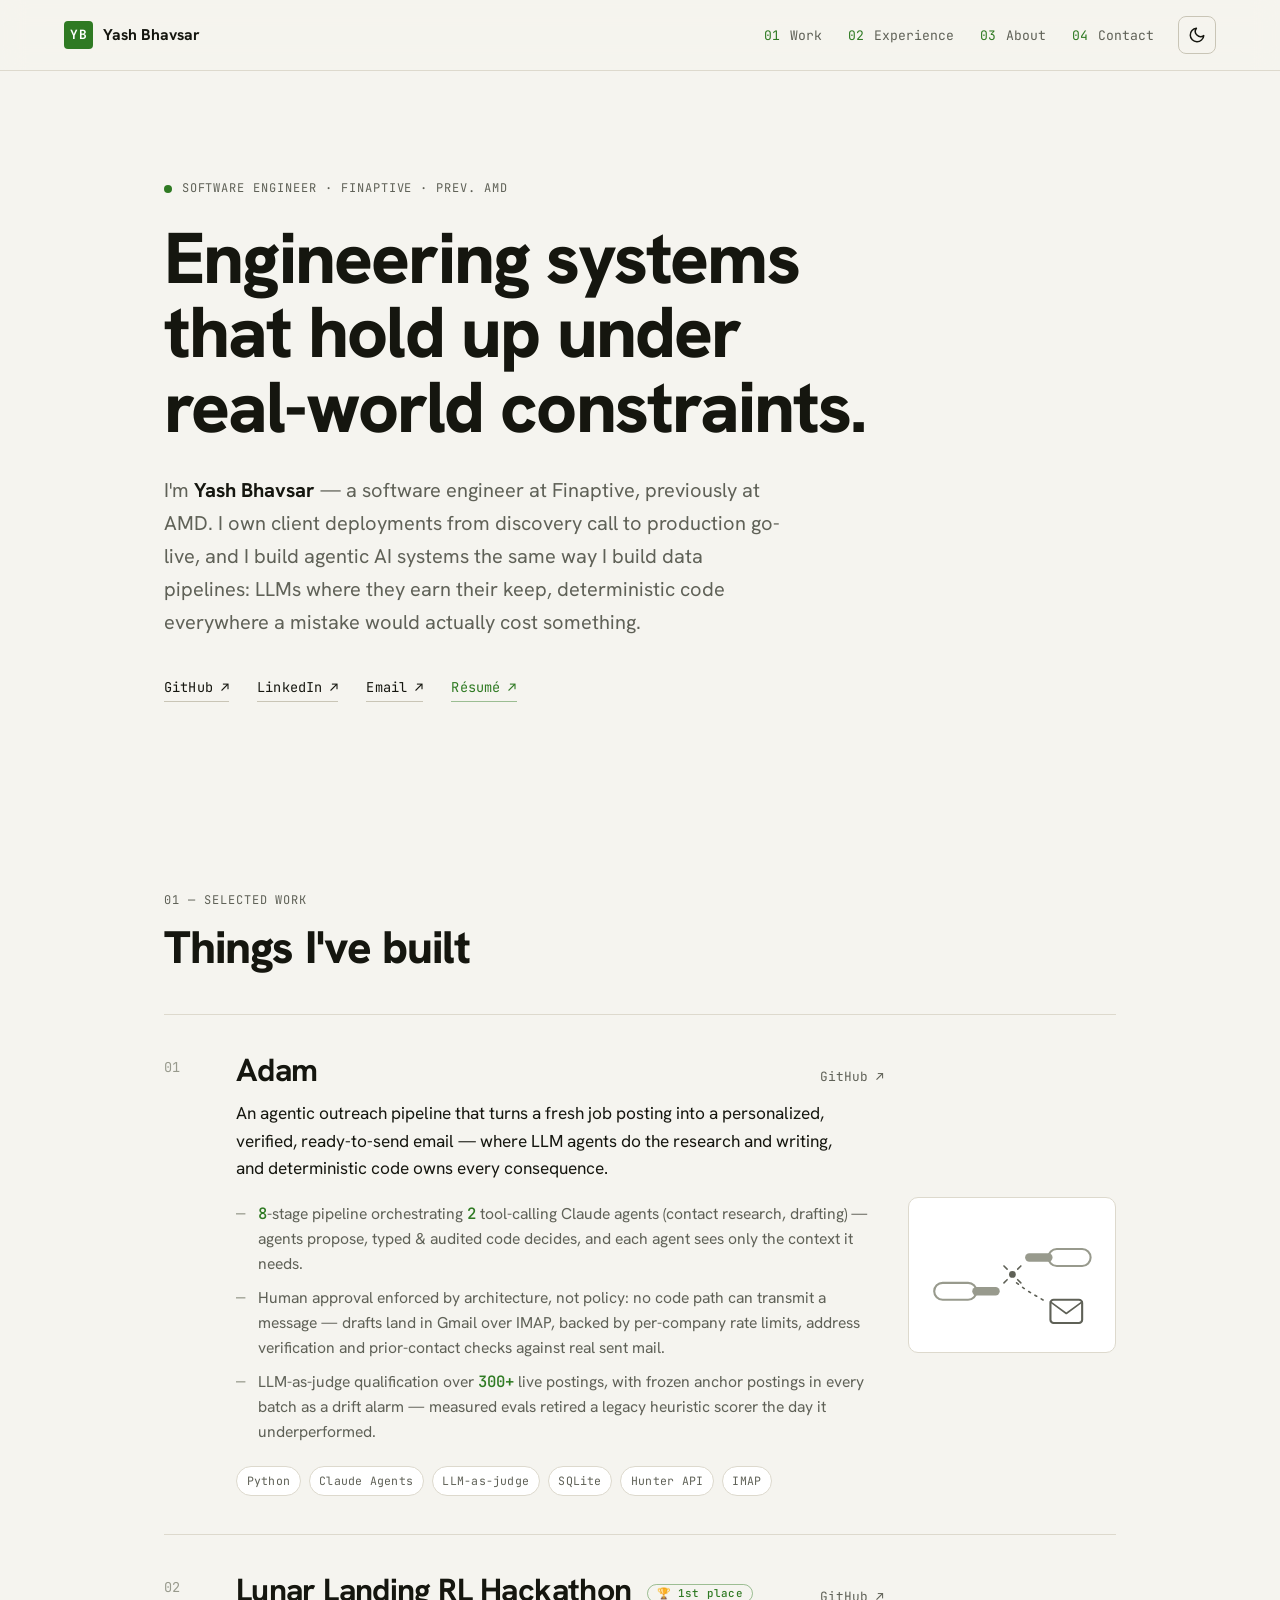
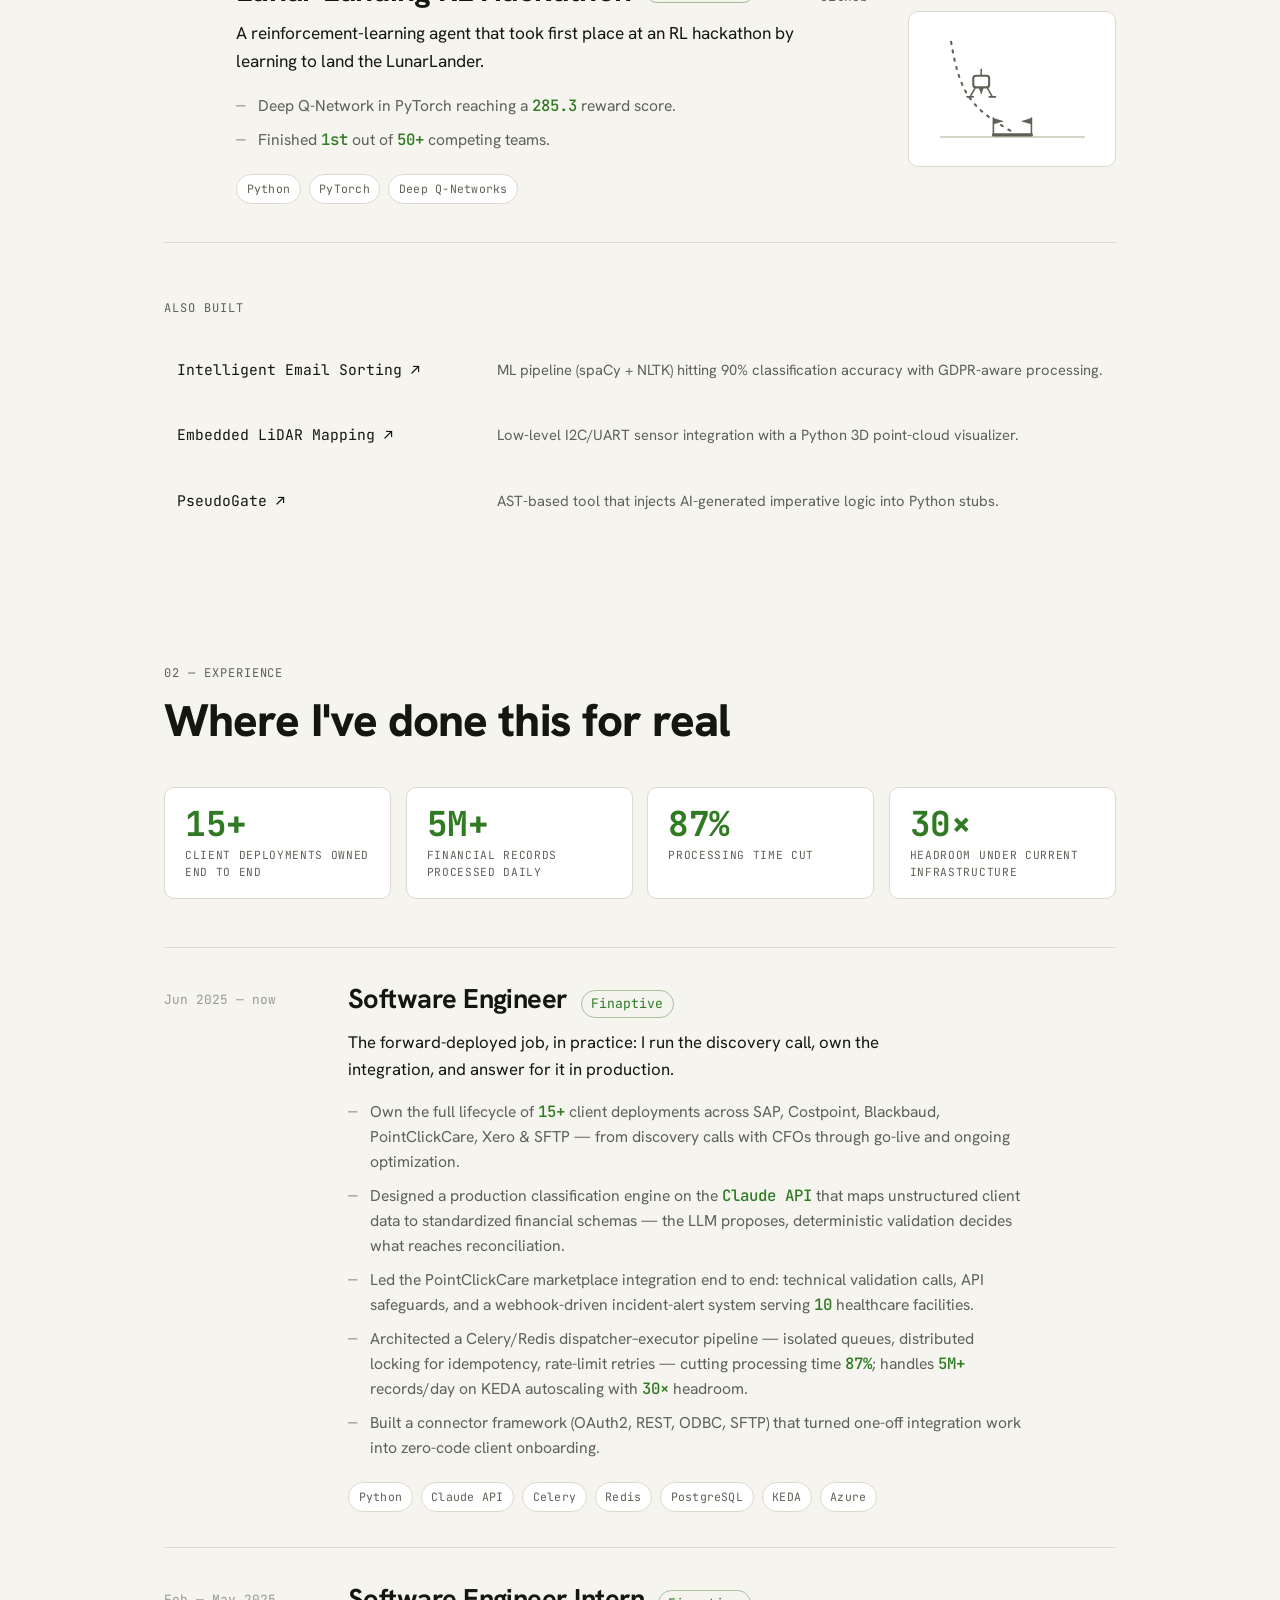
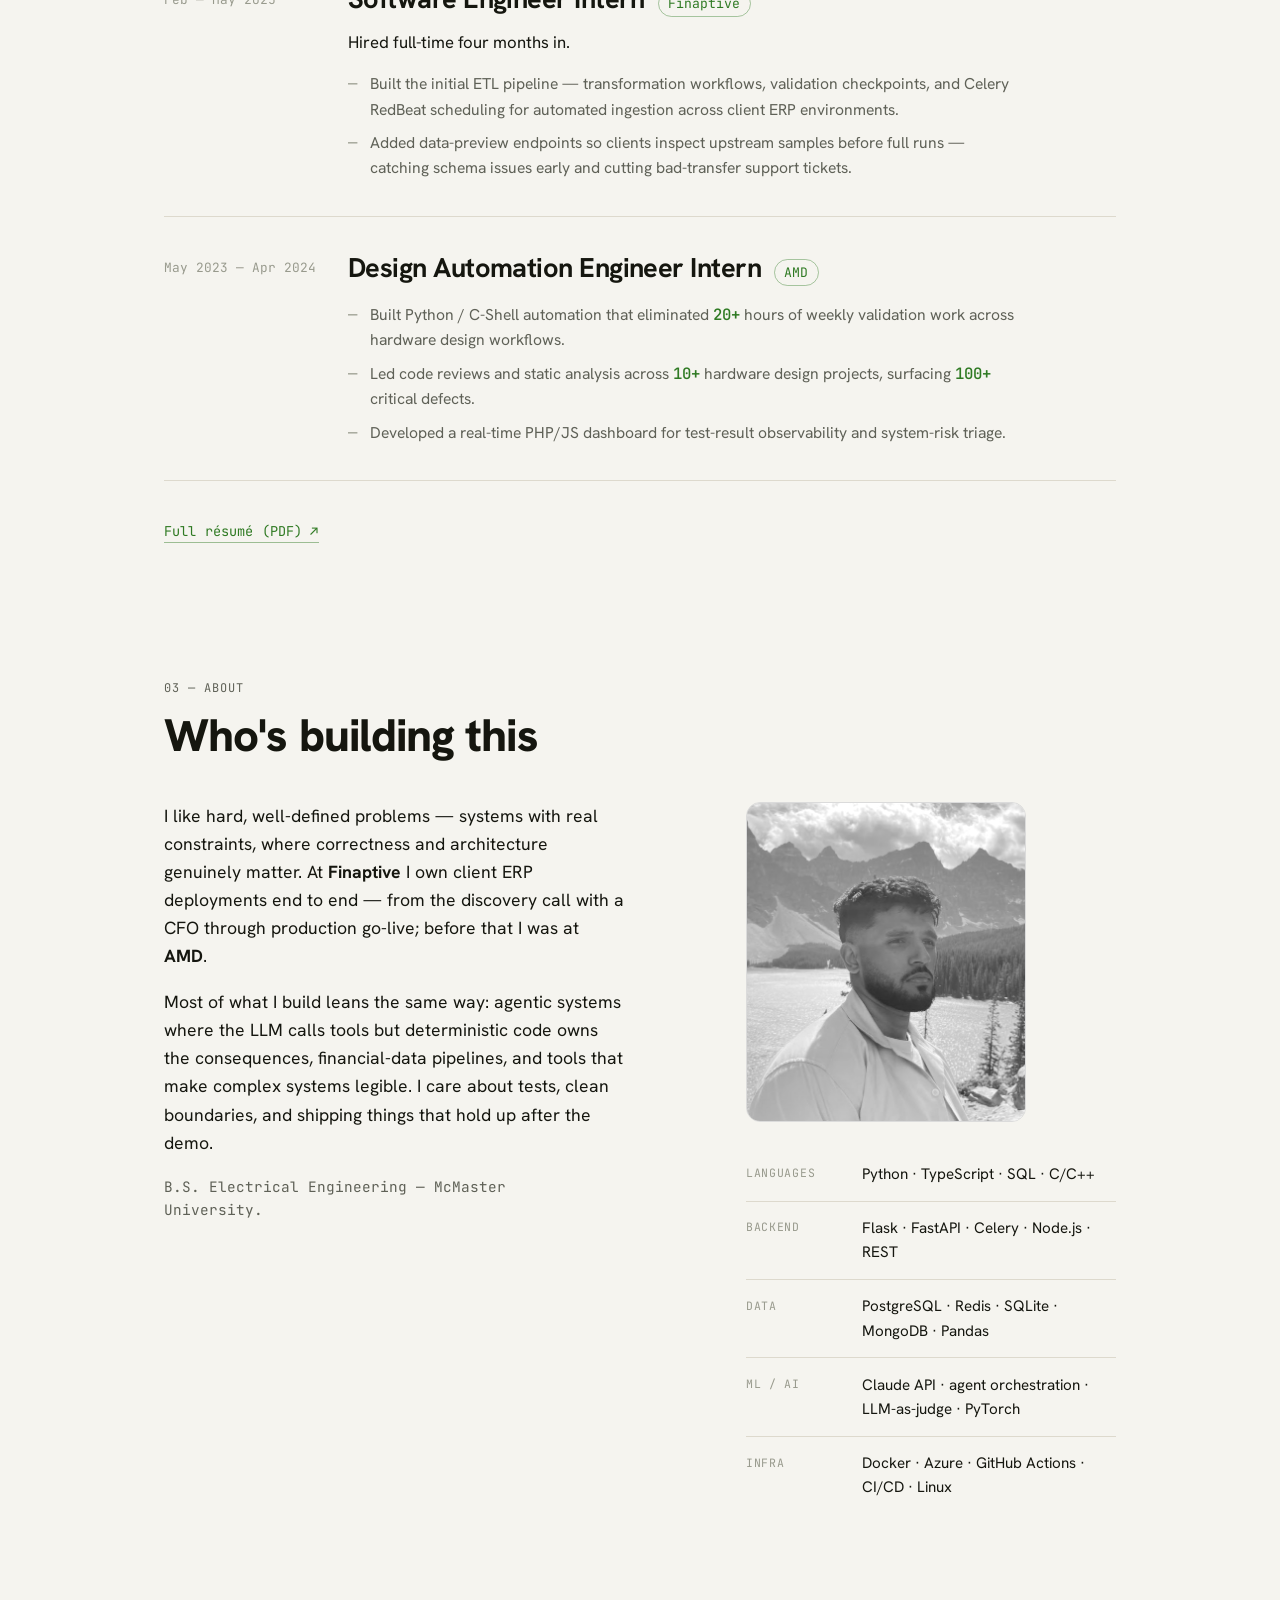
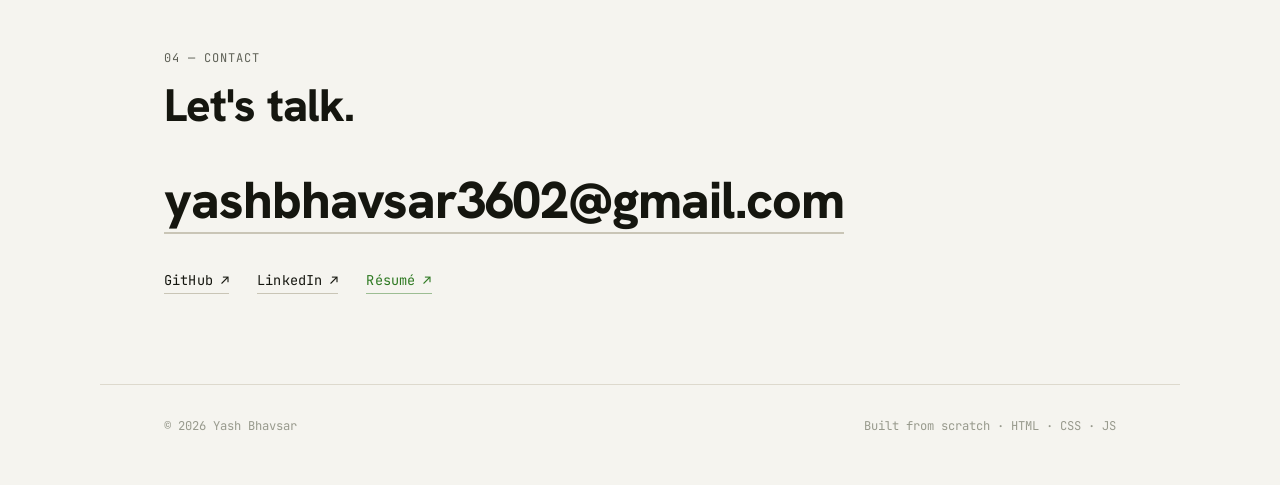
==== commit 1a4724be: "Cut Selected Work to the two projects I can defend Ten projects on the page, two I could speak to un" ====
--- a/index.html
+++ b/index.html
@@ -153,174 +153,9 @@
                     </div>
                 </li>
 
-                <!-- Asterion -->
+                <!-- Lunar Landing RL Hackathon -->
                 <li class="project" data-reveal>
                     <div class="project__index"><span>02</span></div>
-                    <div class="project__body">
-                        <div class="project__heading">
-                            <h3 class="project__title">Asterion</h3>
-                            <a class="project__link" href="https://github.com/yashexe/asterion" target="_blank" rel="noopener" aria-label="Asterion on GitHub">GitHub <span aria-hidden="true">↗</span></a>
-                        </div>
-                        <p class="project__tagline">A moving-object detection pipeline that finds asteroids in real telescope imagery.</p>
-                        <ul class="project__points">
-                            <li><span class="num">100%</span> recovery completeness for SNR ≳ 11 with <span class="num">zero</span> false positives on injection–recovery benchmarks.</li>
-                            <li>Pulls real ZTF survey frames from IRSA and cross-matches detections against SkyBoT to name known asteroids.</li>
-                            <li><span class="num">5–7</span> Mpix/s on a laptop; <span class="num">43</span> unit/integration/API tests; no-build SPA served over FastAPI.</li>
-                        </ul>
-                        <ul class="project__tags">
-                            <li>Python</li><li>NumPy</li><li>SciPy</li><li>Astropy</li><li>FastAPI</li>
-                        </ul>
-                    </div>
-                    <div class="project__viz" aria-hidden="true">
-                        <!-- Asterion: star field, tracked moving object, detection reticle -->
-                        <svg viewBox="0 0 160 120" stroke-linecap="round" stroke-linejoin="round">
-                            <circle class="vz-dimf" cx="20" cy="30" r="1.5"></circle>
-                            <circle class="vz-dimf" cx="44" cy="18" r="1.2"></circle>
-                            <circle class="vz-dimf" cx="70" cy="26" r="1.6"></circle>
-                            <circle class="vz-dimf" cx="100" cy="16" r="1.2"></circle>
-                            <circle class="vz-dimf" cx="140" cy="24" r="1.5"></circle>
-                            <circle class="vz-dimf" cx="150" cy="58" r="1.3"></circle>
-                            <circle class="vz-dimf" cx="16" cy="64" r="1.3"></circle>
-                            <circle class="vz-dimf" cx="38" cy="100" r="1.5"></circle>
-                            <circle class="vz-dimf" cx="70" cy="104" r="1.2"></circle>
-                            <circle class="vz-dimf" cx="104" cy="98" r="1.5"></circle>
-                            <circle class="vz-dimf" cx="146" cy="100" r="1.3"></circle>
-                            <circle class="vz-dimf" cx="124" cy="66" r="1.2"></circle>
-                            <polyline class="vz-sig" points="30,96 60,78 92,60 124,40" stroke-width="2" stroke-dasharray="1.5 7"></polyline>
-                            <circle class="vz-sig" cx="30" cy="96" r="2.4" stroke-width="1.5"></circle>
-                            <circle class="vz-sig" cx="60" cy="78" r="2.4" stroke-width="1.5"></circle>
-                            <circle class="vz-sig" cx="92" cy="60" r="2.4" stroke-width="1.5"></circle>
-                            <circle class="vz-sig" cx="124" cy="40" r="8.5" stroke-width="2"></circle>
-                            <line class="vz-sig" x1="124" y1="25" x2="124" y2="31" stroke-width="1.5"></line>
-                            <line class="vz-sig" x1="124" y1="49" x2="124" y2="55" stroke-width="1.5"></line>
-                            <line class="vz-sig" x1="109" y1="40" x2="115" y2="40" stroke-width="1.5"></line>
-                            <line class="vz-sig" x1="133" y1="40" x2="139" y2="40" stroke-width="1.5"></line>
-                        </svg>
-                    </div>
-                </li>
-
-                <!-- Stride -->
-                <li class="project" data-reveal>
-                    <div class="project__index"><span>03</span></div>
-                    <div class="project__body">
-                        <div class="project__heading">
-                            <h3 class="project__title">Stride</h3>
-                            <a class="project__link" href="https://github.com/yashexe/stride" target="_blank" rel="noopener" aria-label="Stride on GitHub">GitHub <span aria-hidden="true">↗</span></a>
-                        </div>
-                        <p class="project__tagline">An equity screener that surfaces stocks turning from selling exhaustion into early institutional accumulation.</p>
-                        <ul class="project__points">
-                            <li>Deterministic four-stage funnel: Technical Setup → Hype Filter → Fundamental Floor → Smart-Money Confirmation.</li>
-                            <li>Blends yfinance, Finnhub, SEC EDGAR &amp; Reddit signals; every threshold is config-driven so output is fully reproducible.</li>
-                            <li><span class="num">53</span> modules, Typer CLI + FastAPI, structured logging, <span class="num">15+</span> tests.</li>
-                        </ul>
-                        <ul class="project__tags">
-                            <li>Python</li><li>Pandas</li><li>FastAPI</li><li>Typer</li><li>Pydantic</li>
-                        </ul>
-                    </div>
-                    <div class="project__viz" aria-hidden="true">
-                        <!-- Stride: candlesticks turning from downtrend to recovery -->
-                        <svg viewBox="0 0 160 120" stroke-linecap="round" stroke-linejoin="round">
-                            <line class="vz-grid" x1="14" y1="104" x2="148" y2="104" stroke-width="1.5"></line>
-                            <line class="vz-dim" x1="24" y1="26" x2="24" y2="58" stroke-width="1.5"></line>
-                            <rect class="vz-dim" x="19" y="30" width="10" height="20" rx="1.5" stroke-width="1.5"></rect>
-                            <line class="vz-dim" x1="44" y1="36" x2="44" y2="66" stroke-width="1.5"></line>
-                            <rect class="vz-dim" x="39" y="40" width="10" height="18" rx="1.5" stroke-width="1.5"></rect>
-                            <line class="vz-dim" x1="64" y1="50" x2="64" y2="82" stroke-width="1.5"></line>
-                            <rect class="vz-dim" x="59" y="54" width="10" height="18" rx="1.5" stroke-width="1.5"></rect>
-                            <line class="vz-dim" x1="84" y1="62" x2="84" y2="94" stroke-width="1.5"></line>
-                            <rect class="vz-dim" x="79" y="66" width="10" height="18" rx="1.5" stroke-width="1.5"></rect>
-                            <line class="vz-sig" x1="104" y1="46" x2="104" y2="78" stroke-width="1.5"></line>
-                            <rect class="vz-sigf" x="99" y="52" width="10" height="18" rx="1.5"></rect>
-                            <line class="vz-sig" x1="124" y1="30" x2="124" y2="62" stroke-width="1.5"></line>
-                            <rect class="vz-sigf" x="119" y="36" width="10" height="18" rx="1.5"></rect>
-                            <line class="vz-sig" x1="144" y1="18" x2="144" y2="48" stroke-width="1.5"></line>
-                            <rect class="vz-sigf" x="139" y="24" width="10" height="16" rx="1.5"></rect>
-                        </svg>
-                    </div>
-                </li>
-
-                <!-- Code Atlas -->
-                <li class="project" data-reveal>
-                    <div class="project__index"><span>04</span></div>
-                    <div class="project__body">
-                        <div class="project__heading">
-                            <h3 class="project__title">Code Atlas</h3>
-                            <a class="project__link" href="https://github.com/yashexe/code-atlas" target="_blank" rel="noopener" aria-label="Code Atlas on GitHub">GitHub <span aria-hidden="true">↗</span></a>
-                        </div>
-                        <p class="project__tagline">“Google Maps” for a codebase — turns a repo's full history into an explorable knowledge graph.</p>
-                        <ul class="project__points">
-                            <li>Ingests files, symbols, dependencies, commits &amp; PRs into a graph with ownership, knowledge-concentration (Herfindahl) and risk lenses.</li>
-                            <li>Estimates AI-vs-human contribution and recommends the right reviewer for a change.</li>
-                            <li>React + Cytoscape front end over a FastAPI / PostgreSQL backend, fully Dockerized.</li>
-                        </ul>
-                        <ul class="project__tags">
-                            <li>React</li><li>TypeScript</li><li>Cytoscape</li><li>FastAPI</li><li>PostgreSQL</li><li>Docker</li>
-                        </ul>
-                    </div>
-                    <div class="project__viz" aria-hidden="true">
-                        <!-- Code Atlas: node-link knowledge graph with a focal hub -->
-                        <svg viewBox="0 0 160 120" stroke-linecap="round" stroke-linejoin="round">
-                            <line class="vz-grid" x1="30" y1="30" x2="74" y2="22" stroke-width="1.5"></line>
-                            <line class="vz-grid" x1="74" y1="22" x2="118" y2="32" stroke-width="1.5"></line>
-                            <line class="vz-grid" x1="118" y1="32" x2="138" y2="70" stroke-width="1.5"></line>
-                            <line class="vz-grid" x1="52" y1="96" x2="104" y2="94" stroke-width="1.5"></line>
-                            <line class="vz-grid" x1="24" y1="72" x2="52" y2="96" stroke-width="1.5"></line>
-                            <line class="vz-grid" x1="24" y1="72" x2="30" y2="30" stroke-width="1.5"></line>
-                            <line class="vz-sig" x1="80" y1="58" x2="74" y2="22" stroke-width="1.5"></line>
-                            <line class="vz-sig" x1="80" y1="58" x2="138" y2="70" stroke-width="1.5"></line>
-                            <line class="vz-sig" x1="80" y1="58" x2="104" y2="94" stroke-width="1.5"></line>
-                            <line class="vz-sig" x1="80" y1="58" x2="24" y2="72" stroke-width="1.5"></line>
-                            <circle class="vz-dimf" cx="30" cy="30" r="4"></circle>
-                            <circle class="vz-dimf" cx="74" cy="22" r="4"></circle>
-                            <circle class="vz-dimf" cx="118" cy="32" r="4"></circle>
-                            <circle class="vz-dimf" cx="138" cy="70" r="4"></circle>
-                            <circle class="vz-dimf" cx="104" cy="94" r="4"></circle>
-                            <circle class="vz-dimf" cx="52" cy="96" r="4"></circle>
-                            <circle class="vz-dimf" cx="24" cy="72" r="4"></circle>
-                            <circle class="vz-sigf" cx="80" cy="58" r="6.5"></circle>
-                        </svg>
-                    </div>
-                </li>
-
-                <!-- Algorithm Machine -->
-                <li class="project" data-reveal>
-                    <div class="project__index"><span>05</span></div>
-                    <div class="project__body">
-                        <div class="project__heading">
-                            <h3 class="project__title">Trading Engine</h3>
-                            <a class="project__link" href="https://github.com/yashexe/algorithm-machine" target="_blank" rel="noopener" aria-label="Trading Engine on GitHub">GitHub <span aria-hidden="true">↗</span></a>
-                        </div>
-                        <p class="project__tagline">An event-driven algorithmic-trading engine where the risk gate has the final say.</p>
-                        <ul class="project__points">
-                            <li>A risk gatekeeper sits as a hard gate in front of every order — no strategy can bypass it.</li>
-                            <li>Event-bus architecture prevents look-ahead bias; the paper broker simulates slippage &amp; commissions.</li>
-                            <li><span class="num">34</span> modules across <span class="num">8</span> layers; backtest harness with drawdown / position metrics; YAML-configured.</li>
-                        </ul>
-                        <ul class="project__tags">
-                            <li>Python</li><li>Pandas</li><li>NumPy</li><li>yfinance</li><li>Pydantic</li>
-                        </ul>
-                    </div>
-                    <div class="project__viz" aria-hidden="true">
-                        <!-- Trading Engine: orders funnel through one hard risk gate -->
-                        <svg viewBox="0 0 160 120" stroke-linecap="round" stroke-linejoin="round">
-                            <line class="vz-grid" x1="26" y1="30" x2="70" y2="52" stroke-width="1.5"></line>
-                            <line class="vz-grid" x1="26" y1="60" x2="70" y2="60" stroke-width="1.5"></line>
-                            <line class="vz-grid" x1="26" y1="90" x2="70" y2="68" stroke-width="1.5"></line>
-                            <circle class="vz-dim" cx="22" cy="30" r="5" stroke-width="1.5"></circle>
-                            <circle class="vz-dim" cx="22" cy="60" r="5" stroke-width="1.5"></circle>
-                            <circle class="vz-dim" cx="22" cy="90" r="5" stroke-width="1.5"></circle>
-                            <rect class="vz-sig" x="71" y="26" width="16" height="68" rx="4" stroke-width="2.5"></rect>
-                            <line class="vz-sig" x1="79" y1="40" x2="79" y2="80" stroke-width="1.5" stroke-dasharray="2 4"></line>
-                            <line class="vz-grid" x1="87" y1="60" x2="116" y2="60" stroke-width="1.5"></line>
-                            <path class="vz-sig" d="M110 55 L116 60 L110 65" stroke-width="1.5"></path>
-                            <rect class="vz-dim" x="120" y="50" width="20" height="20" rx="3" stroke-width="1.5"></rect>
-                        </svg>
-                    </div>
-                </li>
-
-                <!-- Lunar Landing RL Hackathon -->
-                <li class="project" data-reveal>
-                    <div class="project__index"><span>06</span></div>
                     <div class="project__body">
                         <div class="project__heading">
                             <h3 class="project__title">Lunar Landing RL Hackathon <span class="project__award">🏆 1st place</span></h3>
@@ -379,12 +214,6 @@
                             <span class="more__desc">AST-based tool that injects AI-generated imperative logic into Python stubs.</span>
                         </a>
                     </li>
-                    <li>
-                        <a href="https://github.com/yashexe/crucible" target="_blank" rel="noopener">
-                            <span class="more__name">Crucible <span aria-hidden="true">↗</span></span>
-                            <span class="more__desc">RL study — a PPO agent (~285 reward) benchmarked against four algorithms on LunarLander-v3.</span>
-                        </a>
-                    </li>
                 </ul>
             </div>
         </section>
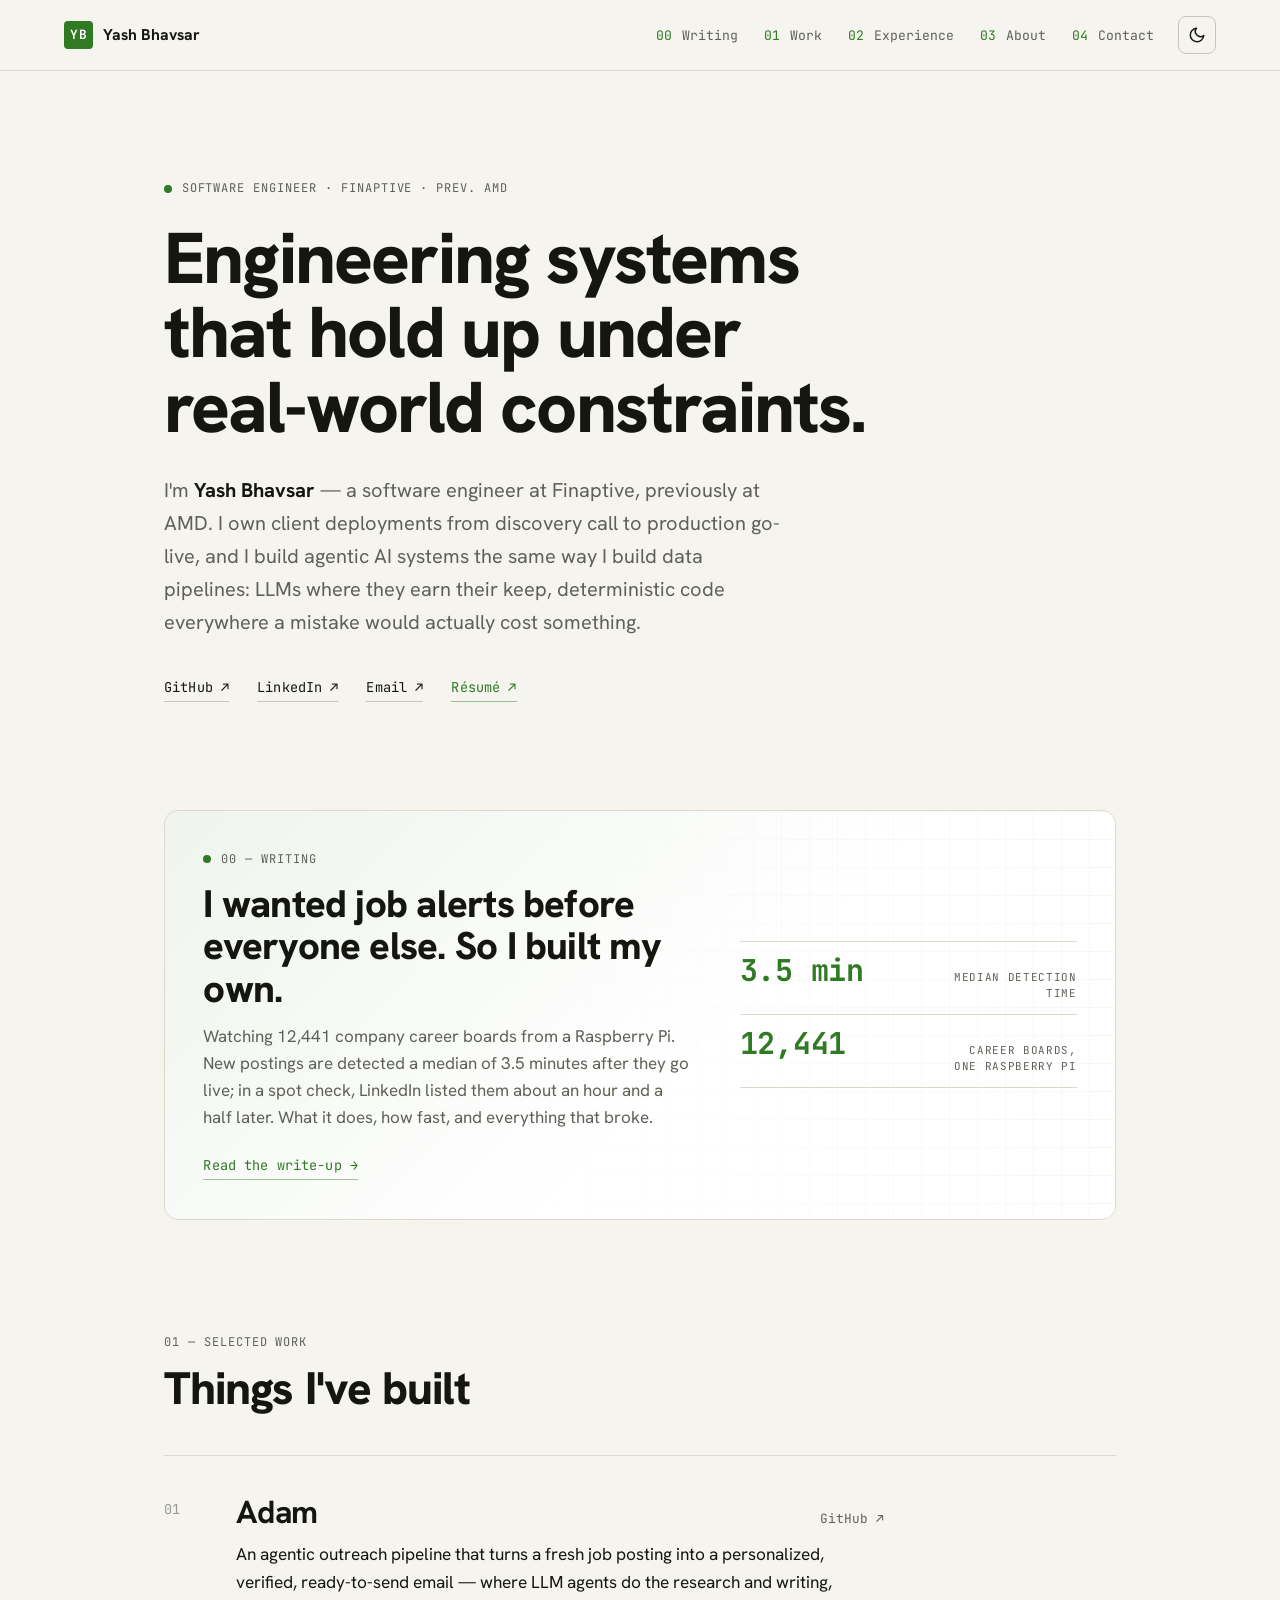
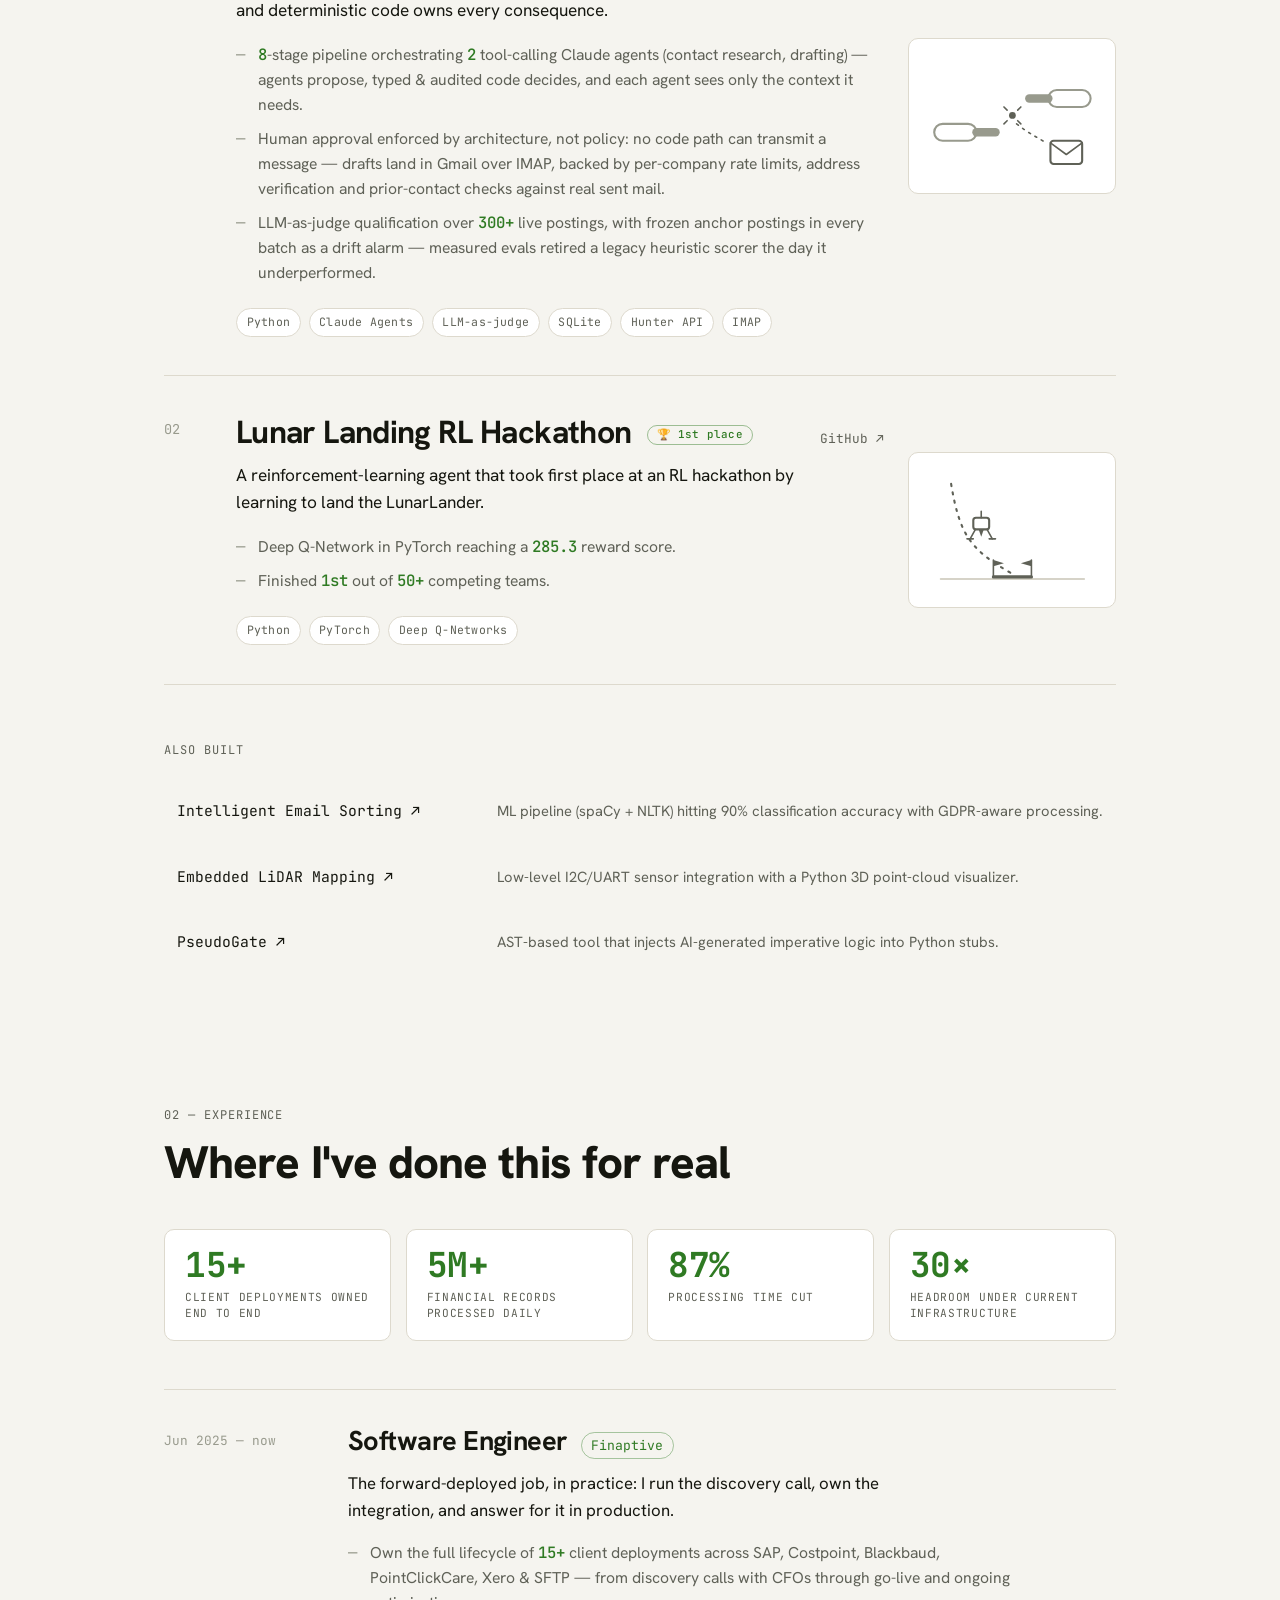
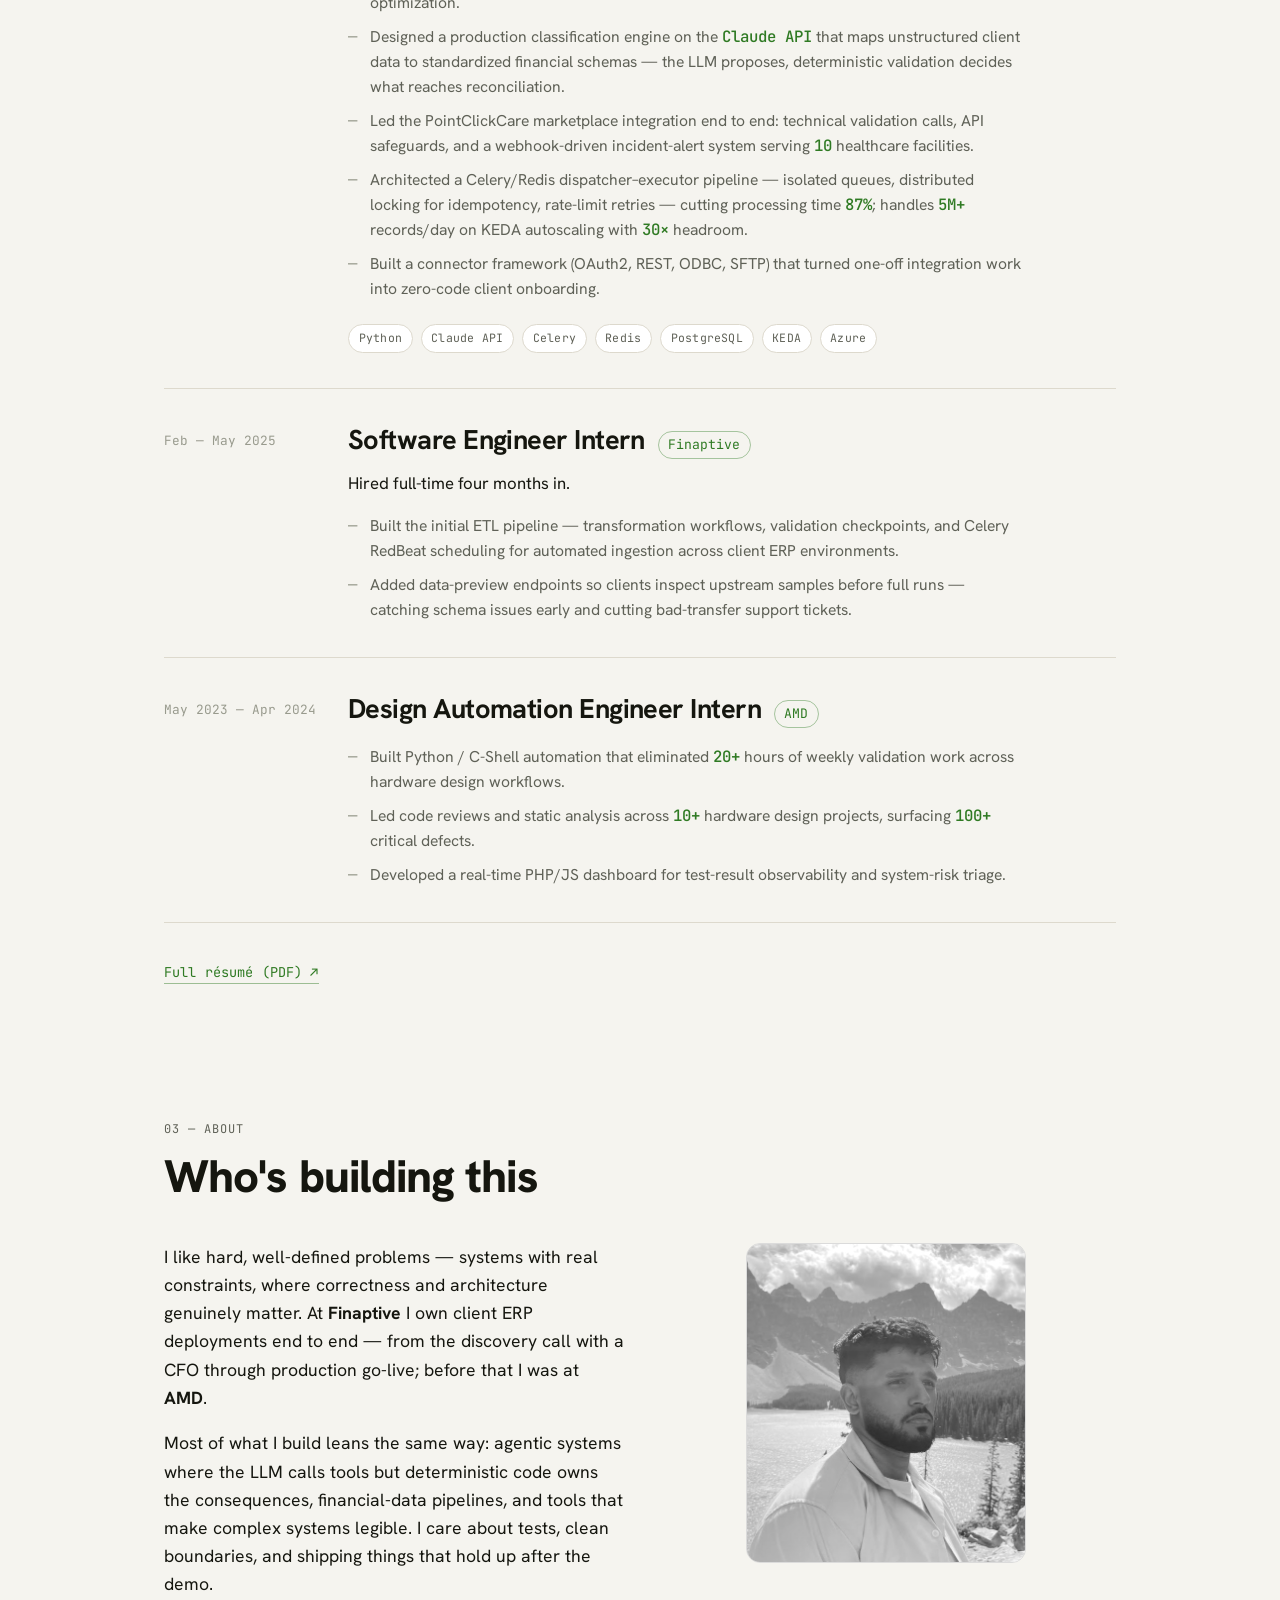
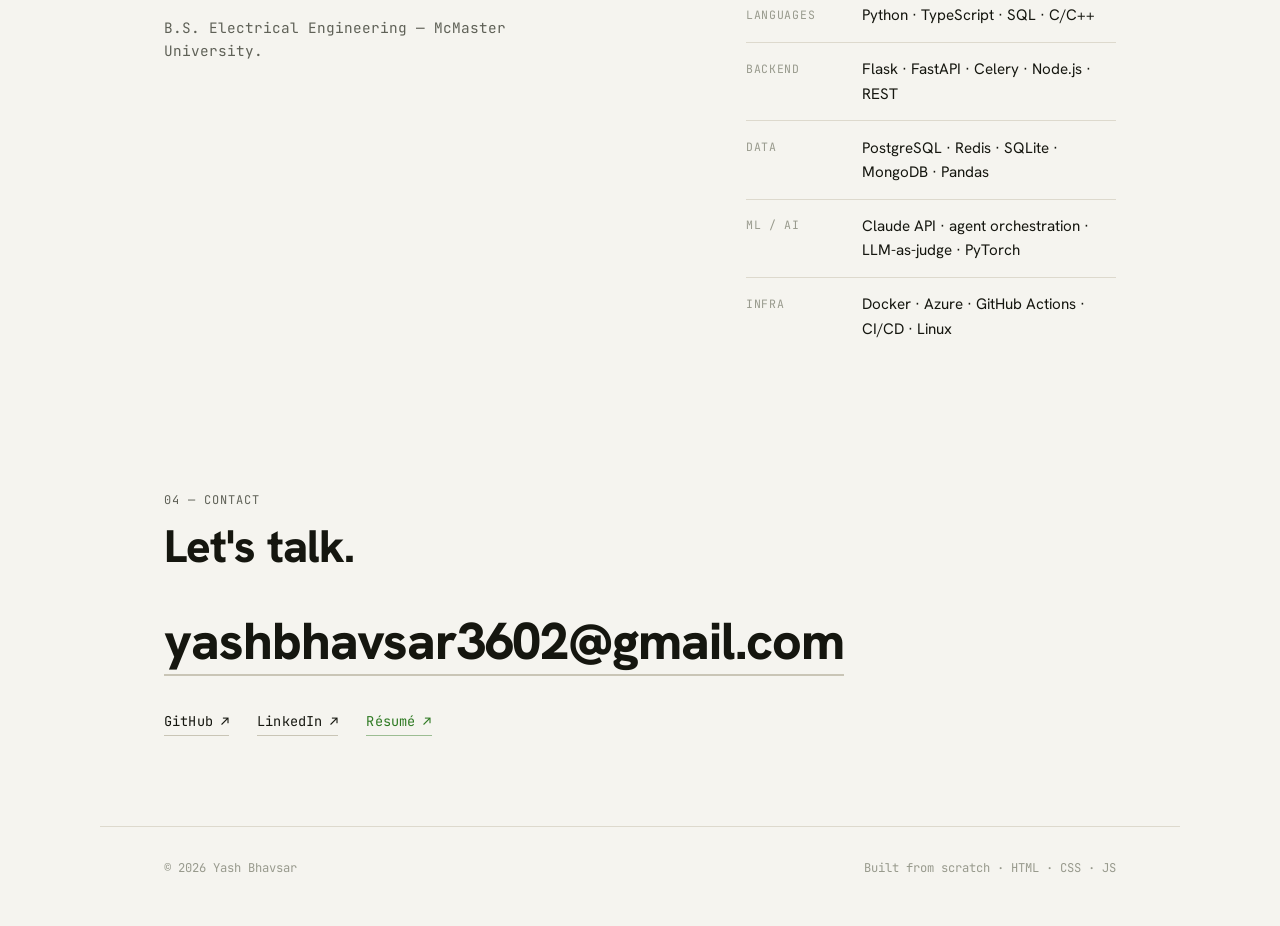
==== commit 315de235: "Add writing: I wanted job alerts before everyone else A long-form post on the job-alert tracker (3.5" ====
--- a/index.html
+++ b/index.html
@@ -38,7 +38,7 @@
     <link rel="preconnect" href="https://fonts.gstatic.com" crossorigin>
     <link href="https://fonts.googleapis.com/css2?family=Hanken+Grotesk:wght@400;500;600;700;800&family=JetBrains+Mono:wght@400;500;700&display=swap" rel="stylesheet">
 
-    <link rel="stylesheet" href="styles/style.css">
+    <link rel="stylesheet" href="styles/style.css?v=20260923b">
 
     <!-- Set theme before first paint to avoid a flash of the wrong theme -->
     <script>
@@ -78,6 +78,7 @@
             <span class="nav__logo-text">Yash Bhavsar</span>
         </a>
         <nav class="nav__links" aria-label="Primary">
+            <a href="#writing"><span class="nav__num">00</span> Writing</a>
             <a href="#work"><span class="nav__num">01</span> Work</a>
             <a href="#experience"><span class="nav__num">02</span> Experience</a>
             <a href="#about"><span class="nav__num">03</span> About</a>
@@ -106,6 +107,32 @@
                 <a class="link-mono" href="mailto:yashbhavsar3602@gmail.com">Email <span aria-hidden="true">↗</span></a>
                 <a class="link-mono link-mono--accent" href="./assets/personal/Yash_Bhavsar_Resume.pdf" target="_blank" rel="noopener">Résumé <span aria-hidden="true">↗</span></a>
             </div>
+        </section>
+
+        <!-- WRITING (featured) -->
+        <section class="feature" id="writing">
+            <a class="feature__card" href="writing/job-boards-raspberry-pi/" data-reveal>
+                <div class="feature__main">
+                    <p class="eyebrow"><span class="dot"></span>00 — Writing</p>
+                    <h2 class="feature__title">I wanted job alerts before everyone else. So I built my own.</h2>
+                    <p class="feature__desc">
+                        Watching 12,441 company career boards from a Raspberry Pi. New postings are detected
+                        a median of 3.5 minutes after they go live; in a spot check, LinkedIn listed them about an hour and a half later.
+                        What it does, how fast, and everything that broke.
+                    </p>
+                    <span class="feature__cta link-mono link-mono--accent">Read the write-up <span aria-hidden="true">→</span></span>
+                </div>
+                <dl class="feature__stats" aria-label="Key numbers from the write-up">
+                    <div class="feature__stat">
+                        <dt>median detection time</dt>
+                        <dd>3.5 min</dd>
+                    </div>
+                    <div class="feature__stat">
+                        <dt>career boards, one Raspberry&nbsp;Pi</dt>
+                        <dd>12,441</dd>
+                    </div>
+                </dl>
+            </a>
         </section>
 
         <!-- WORK -->
@@ -216,9 +243,8 @@
                     </li>
                 </ul>
             </div>
-        </section>
-
-        <!-- EXPERIENCE -->
+                </section>
+
         <section class="section" id="experience">
             <div class="section__head" data-reveal>
                 <p class="eyebrow">02 — Experience</p>
--- a/styles/style.css
+++ b/styles/style.css
@@ -656,3 +656,104 @@
 @media (max-width: 460px) {
   .nav__links { display: none; }
 }
+
+/* ---------- FEATURED WRITING ---------- */
+/* One card between the hero and the work list: the latest write-up, its
+   three numbers set like the experience stat tiles, the whole card a link. */
+.feature {
+  max-width: var(--container);
+  margin: 0 auto;
+  padding: 0 var(--pad) clamp(1rem, 4vh, 2rem);
+}
+.feature__card {
+  position: relative;
+  display: grid;
+  grid-template-columns: minmax(0, 1.45fr) minmax(0, 1fr);
+  gap: 2rem 3rem;
+  align-items: center;
+  padding: clamp(1.4rem, 3vw, 2.4rem);
+  border: 1px solid var(--border);
+  border-radius: 14px;
+  background:
+    linear-gradient(135deg, color-mix(in srgb, var(--accent) 8%, transparent), transparent 58%),
+    var(--bg-elev);
+  overflow: hidden;
+  transition: border-color 0.25s ease, transform 0.25s ease;
+}
+/* faint mono grid fading in from the right: the dossier texture */
+.feature__card::before {
+  content: "";
+  position: absolute;
+  inset: 0;
+  background-image:
+    linear-gradient(var(--border) 1px, transparent 1px),
+    linear-gradient(90deg, var(--border) 1px, transparent 1px);
+  background-size: 28px 28px;
+  opacity: 0.22;
+  -webkit-mask-image: linear-gradient(90deg, transparent 35%, #000);
+  mask-image: linear-gradient(90deg, transparent 35%, #000);
+  pointer-events: none;
+}
+.feature__card:hover { border-color: var(--accent); transform: translateY(-2px); }
+.feature__main,
+.feature__stats { position: relative; }
+.feature__title {
+  font-size: clamp(1.55rem, 1.1rem + 1.9vw, 2.4rem);
+  line-height: 1.1;
+  letter-spacing: -0.02em;
+  font-weight: 800;
+  margin: 0.9rem 0 0.8rem;
+  max-width: 22ch;
+  transition: color 0.2s ease;
+}
+.feature__desc {
+  color: var(--muted);
+  max-width: 54ch;
+  line-height: 1.6;
+}
+.feature__cta { display: inline-block; margin-top: 1.5rem; }
+.feature__cta span { display: inline-block; transition: transform 0.2s ease; }
+.feature__card:hover .feature__cta span { transform: translateX(4px); }
+.feature__stats {
+  display: grid;
+  gap: 0;
+  margin: 0;
+}
+.feature__stat {
+  display: flex;
+  align-items: baseline;
+  justify-content: space-between;
+  gap: 1.2rem;
+  padding: 0.8rem 0;
+  border-top: 1px solid var(--border);
+}
+.feature__stat:last-child { border-bottom: 1px solid var(--border); }
+.feature__stat dd {
+  order: -1;
+  flex: none;
+  font-family: var(--font-mono);
+  font-size: clamp(1.35rem, 1rem + 1.1vw, 1.9rem);
+  font-weight: 700;
+  line-height: 1;
+  color: var(--accent);
+  letter-spacing: -0.01em;
+}
+.feature__stat dt {
+  font-family: var(--font-mono);
+  font-size: 0.68rem;
+  text-transform: uppercase;
+  letter-spacing: 0.06em;
+  color: var(--muted);
+  line-height: 1.45;
+  text-align: right;
+  max-width: 18ch;
+}
+@media (max-width: 860px) {
+  .feature__card { grid-template-columns: 1fr; gap: 1.6rem; }
+  .feature__stat dt { text-align: right; max-width: none; }
+}
+@media (prefers-reduced-motion: reduce) {
+  .feature__card:hover { transform: none; }
+  .feature__card:hover .feature__cta span { transform: none; }
+}
+
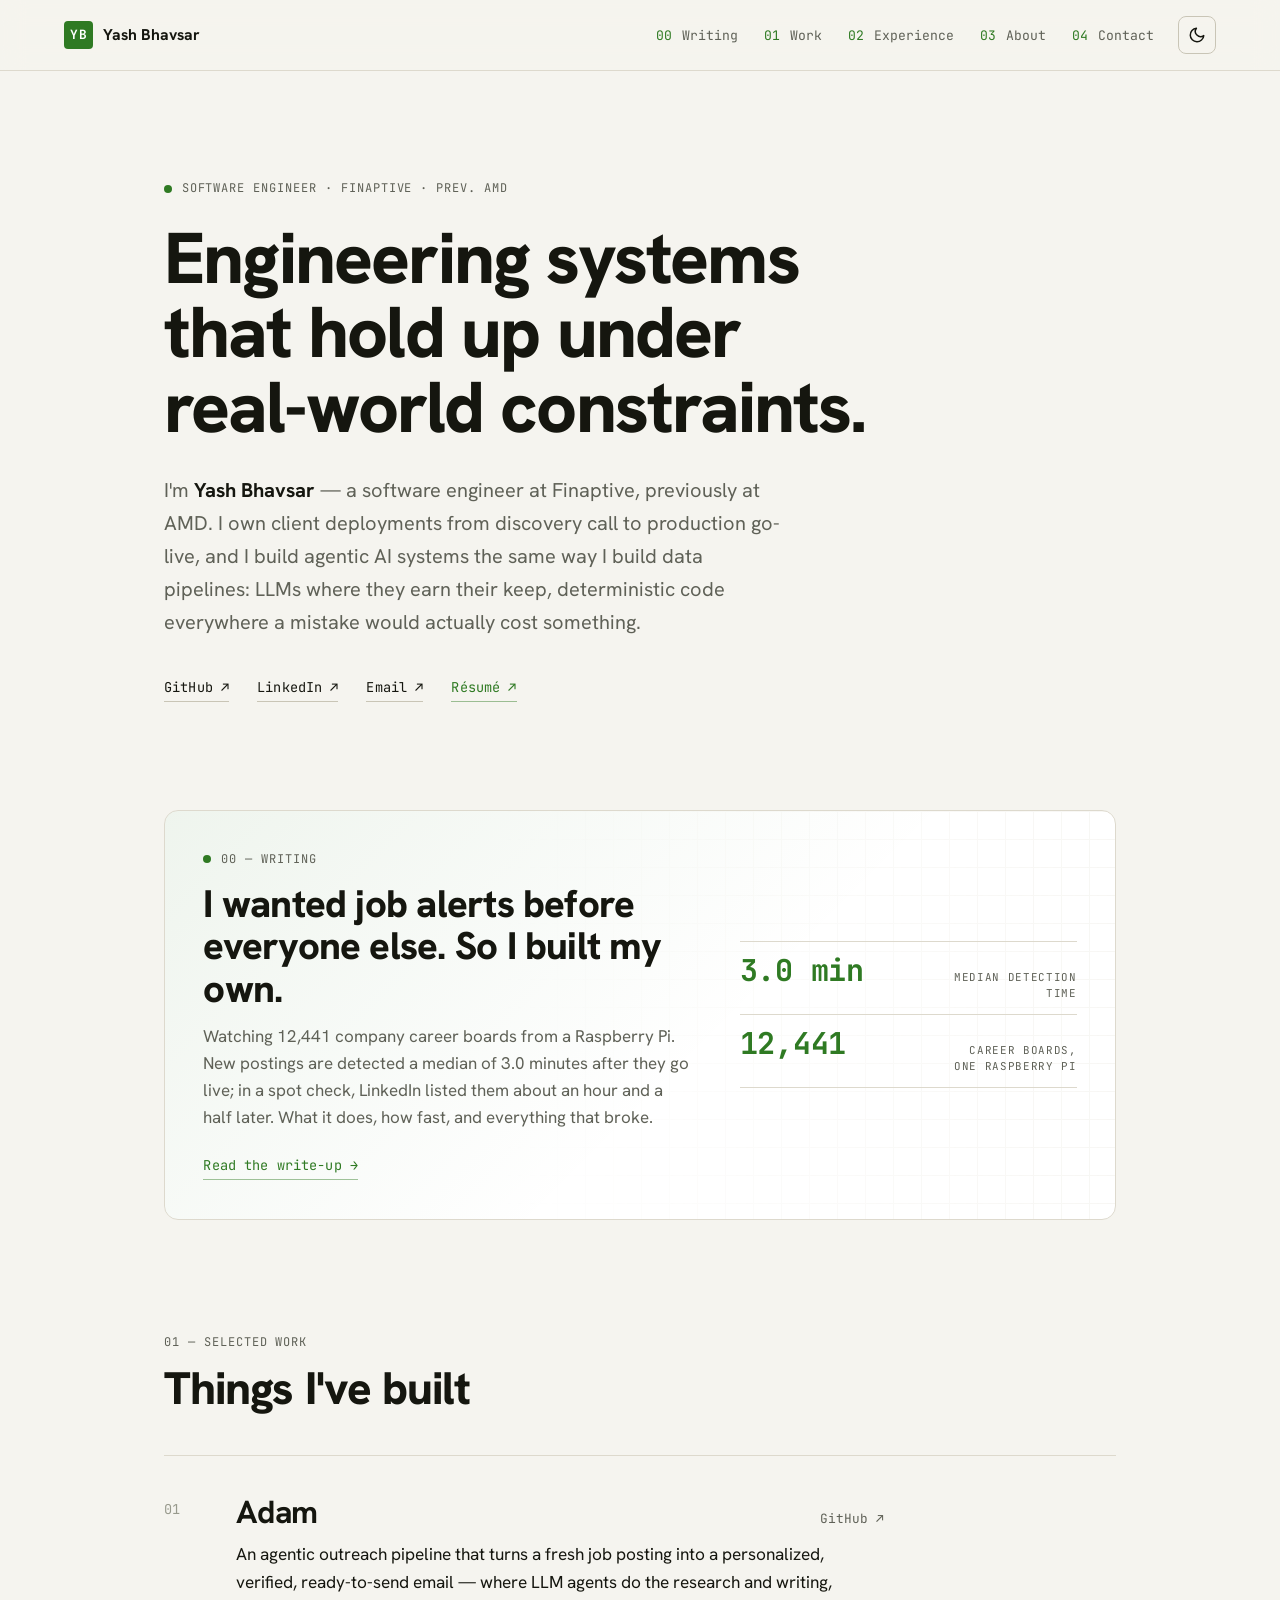
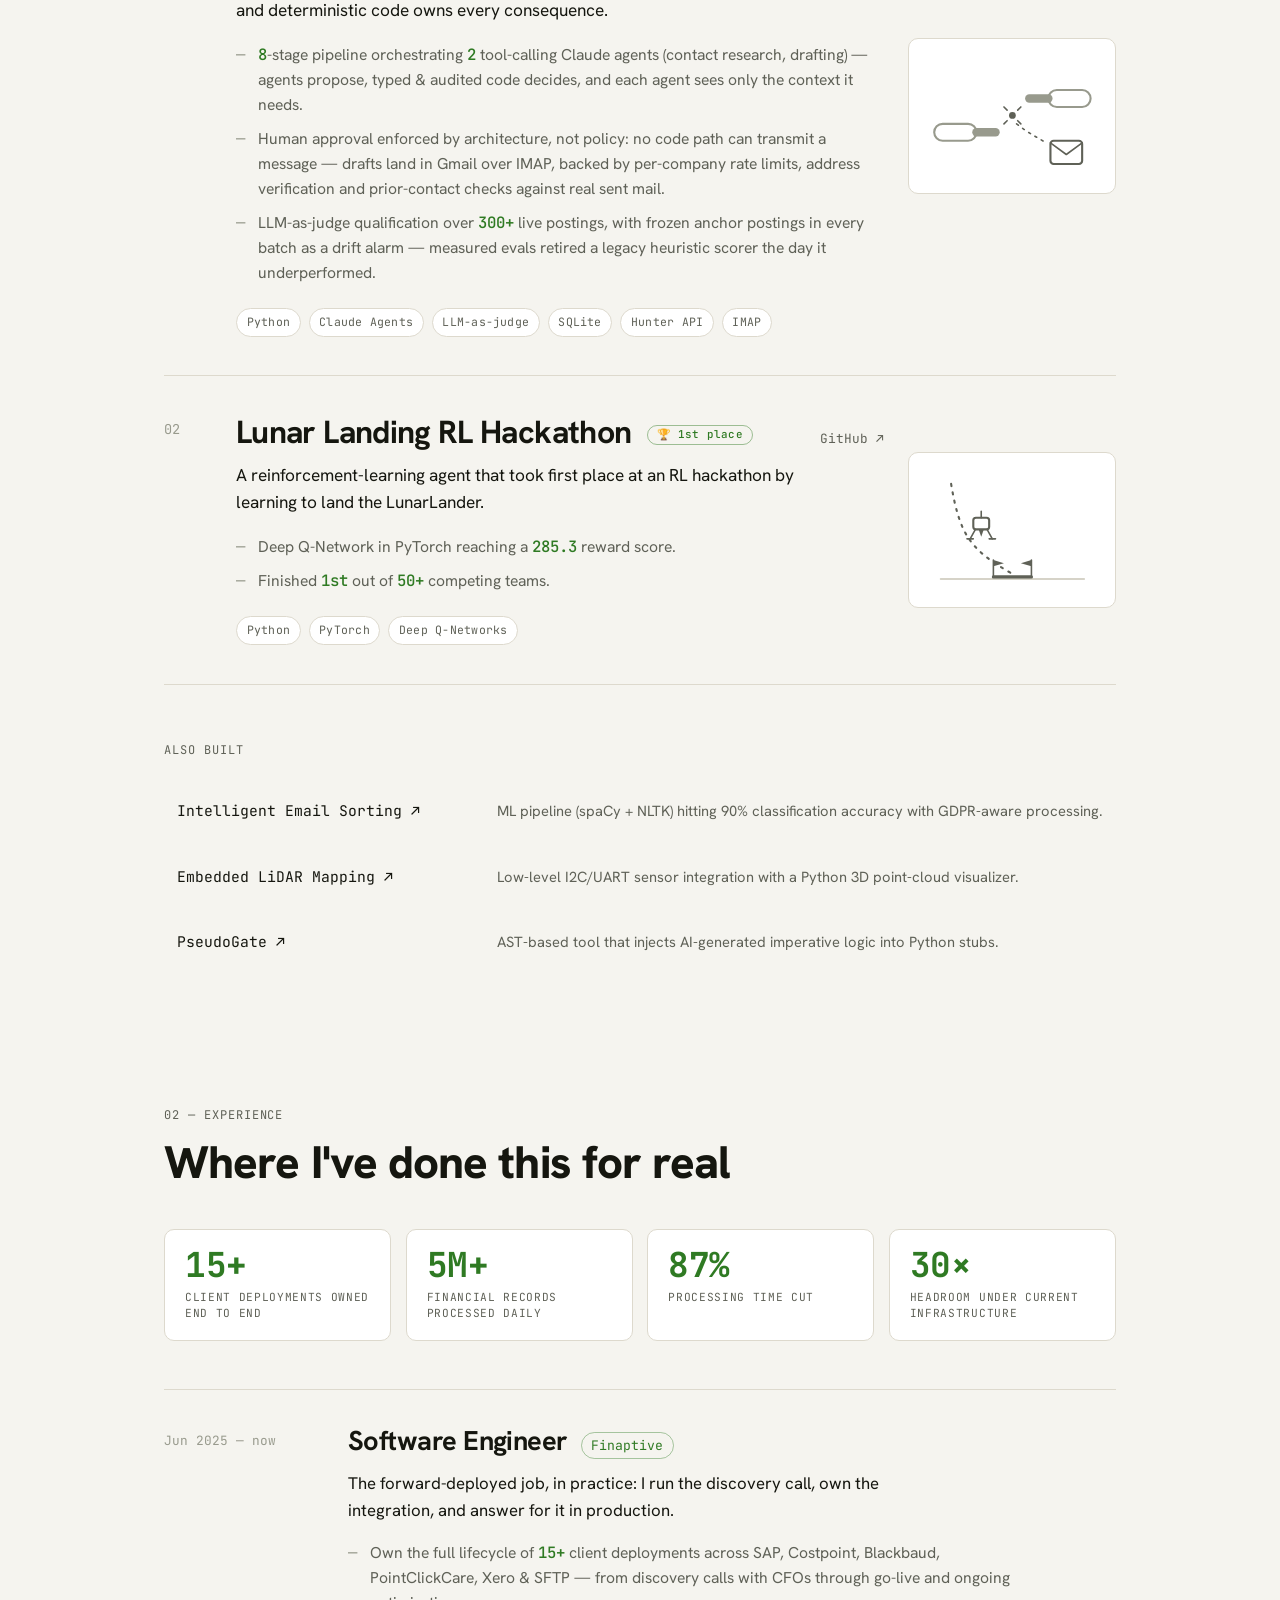
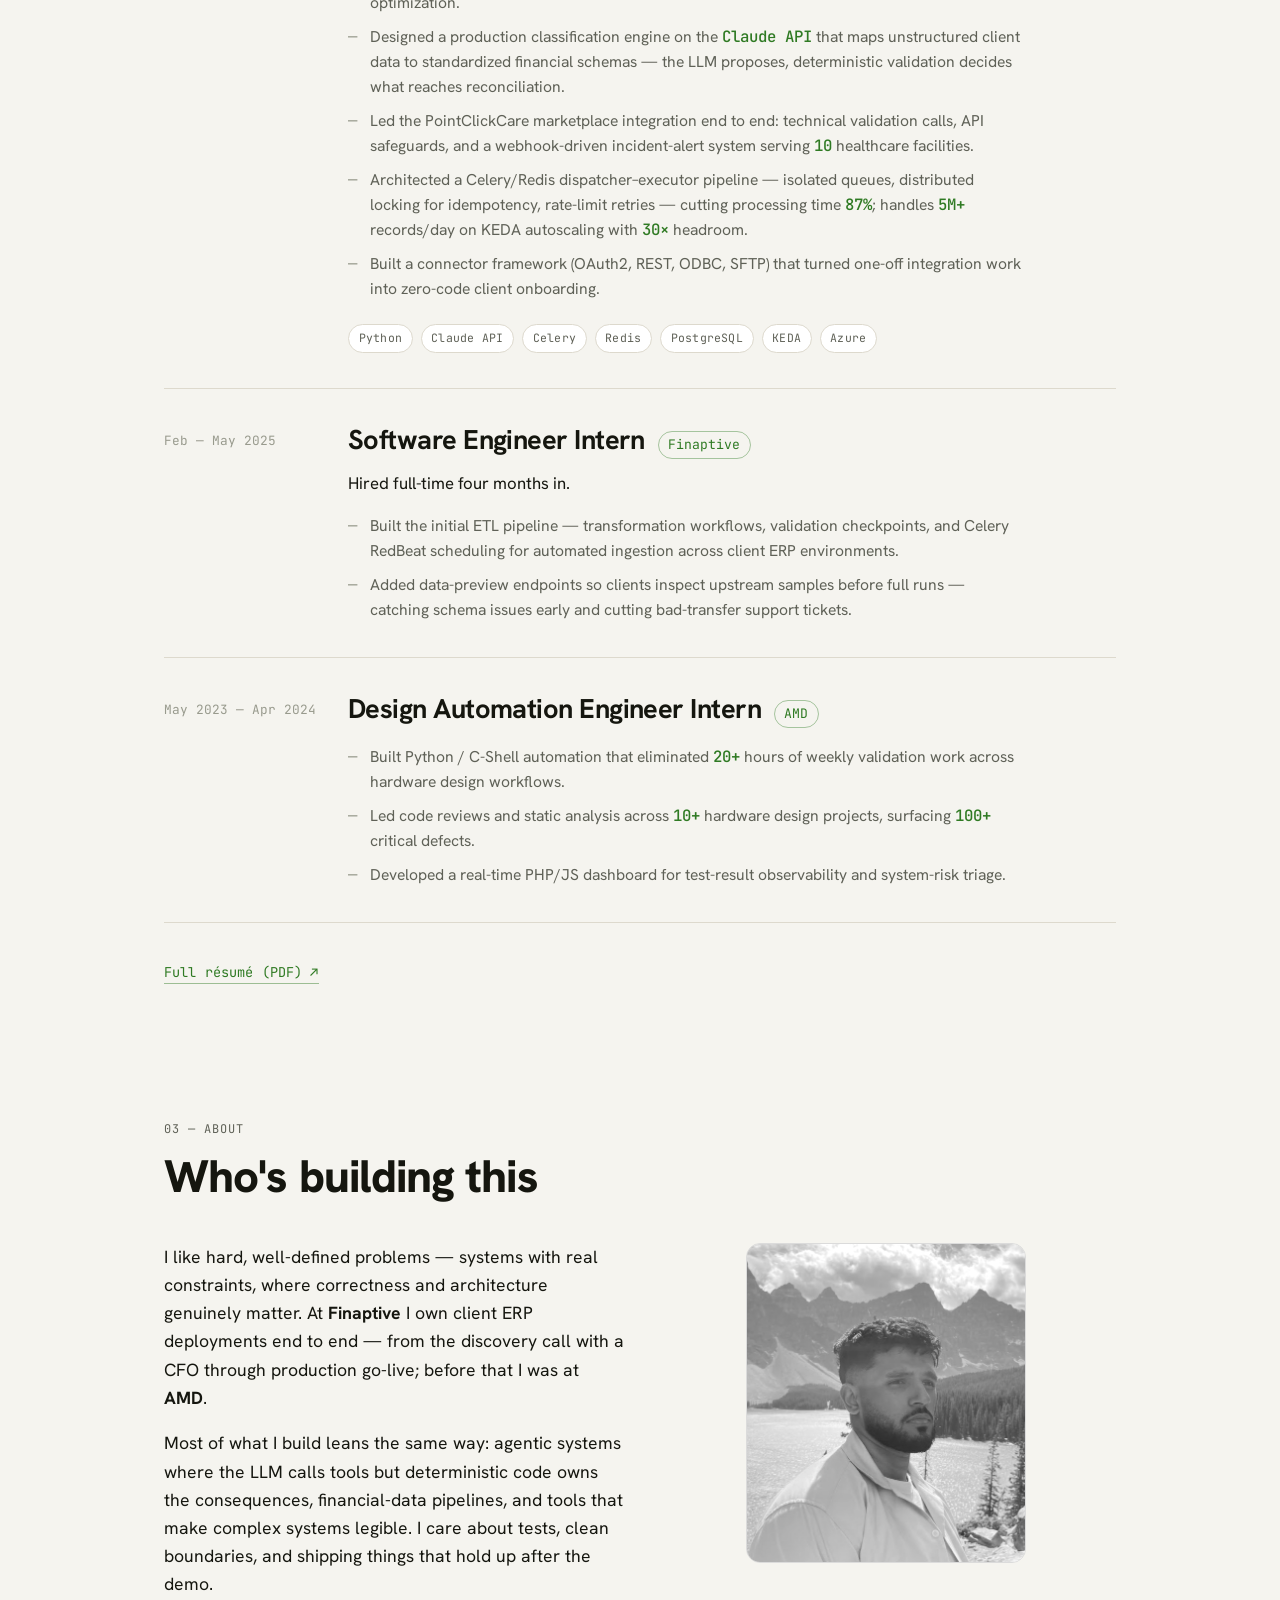
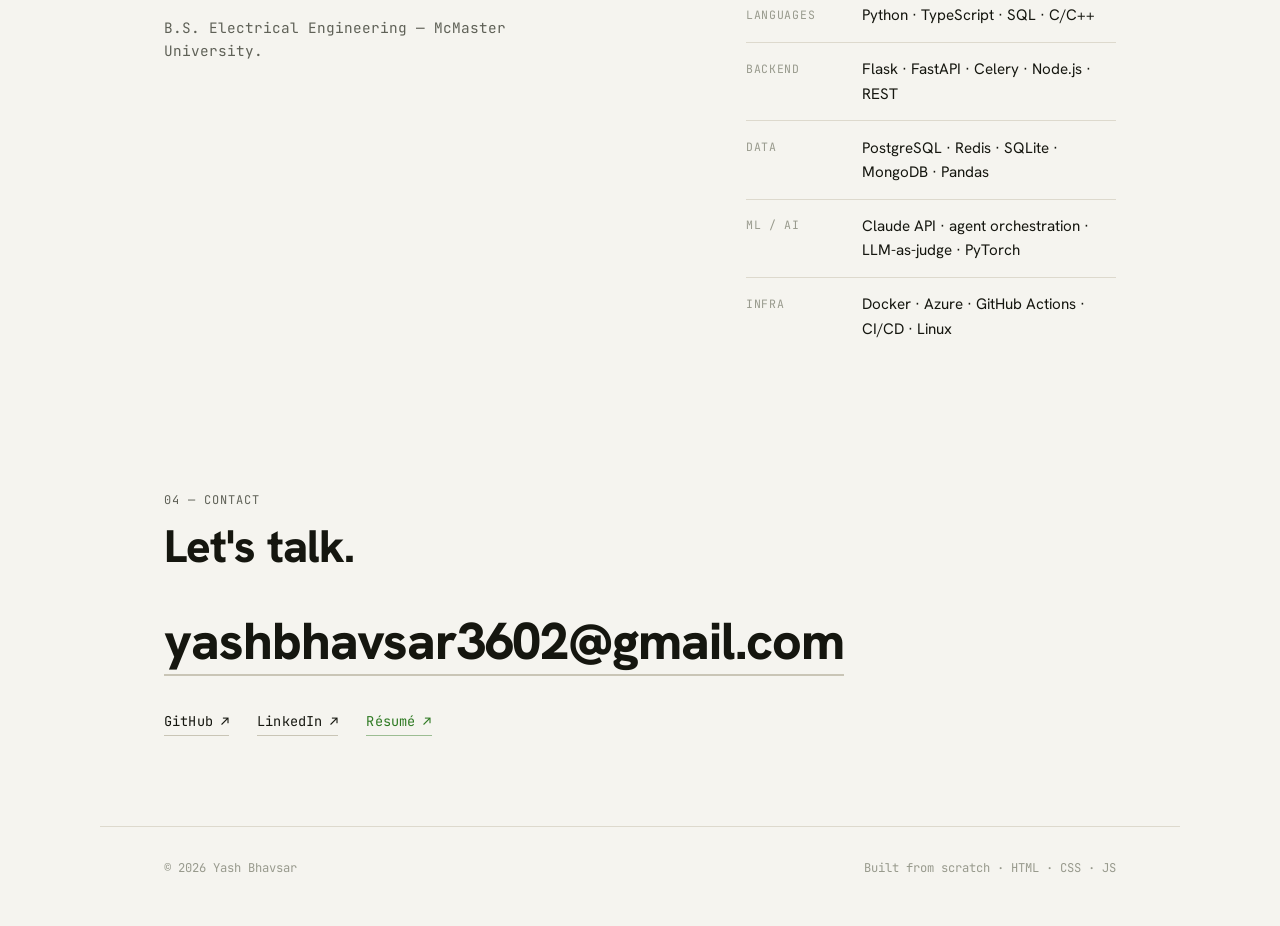
==== commit 9b1c4b75: "Job-alerts post: speed numbers from the full latency study Median detection 3.0 min on 19,638 postin" ====
--- a/index.html
+++ b/index.html
@@ -111,13 +111,13 @@
 
         <!-- WRITING (featured) -->
         <section class="feature" id="writing">
-            <a class="feature__card" href="writing/job-boards-raspberry-pi/" data-reveal>
+            <a class="feature__card" href="writing/savitar/" data-reveal>
                 <div class="feature__main">
                     <p class="eyebrow"><span class="dot"></span>00 — Writing</p>
                     <h2 class="feature__title">I wanted job alerts before everyone else. So I built my own.</h2>
                     <p class="feature__desc">
                         Watching 12,441 company career boards from a Raspberry Pi. New postings are detected
-                        a median of 3.5 minutes after they go live; in a spot check, LinkedIn listed them about an hour and a half later.
+                        a median of 3.0 minutes after they go live; in a spot check, LinkedIn listed them about an hour and a half later.
                         What it does, how fast, and everything that broke.
                     </p>
                     <span class="feature__cta link-mono link-mono--accent">Read the write-up <span aria-hidden="true">→</span></span>
@@ -125,7 +125,7 @@
                 <dl class="feature__stats" aria-label="Key numbers from the write-up">
                     <div class="feature__stat">
                         <dt>median detection time</dt>
-                        <dd>3.5 min</dd>
+                        <dd>3.0 min</dd>
                     </div>
                     <div class="feature__stat">
                         <dt>career boards, one Raspberry&nbsp;Pi</dt>
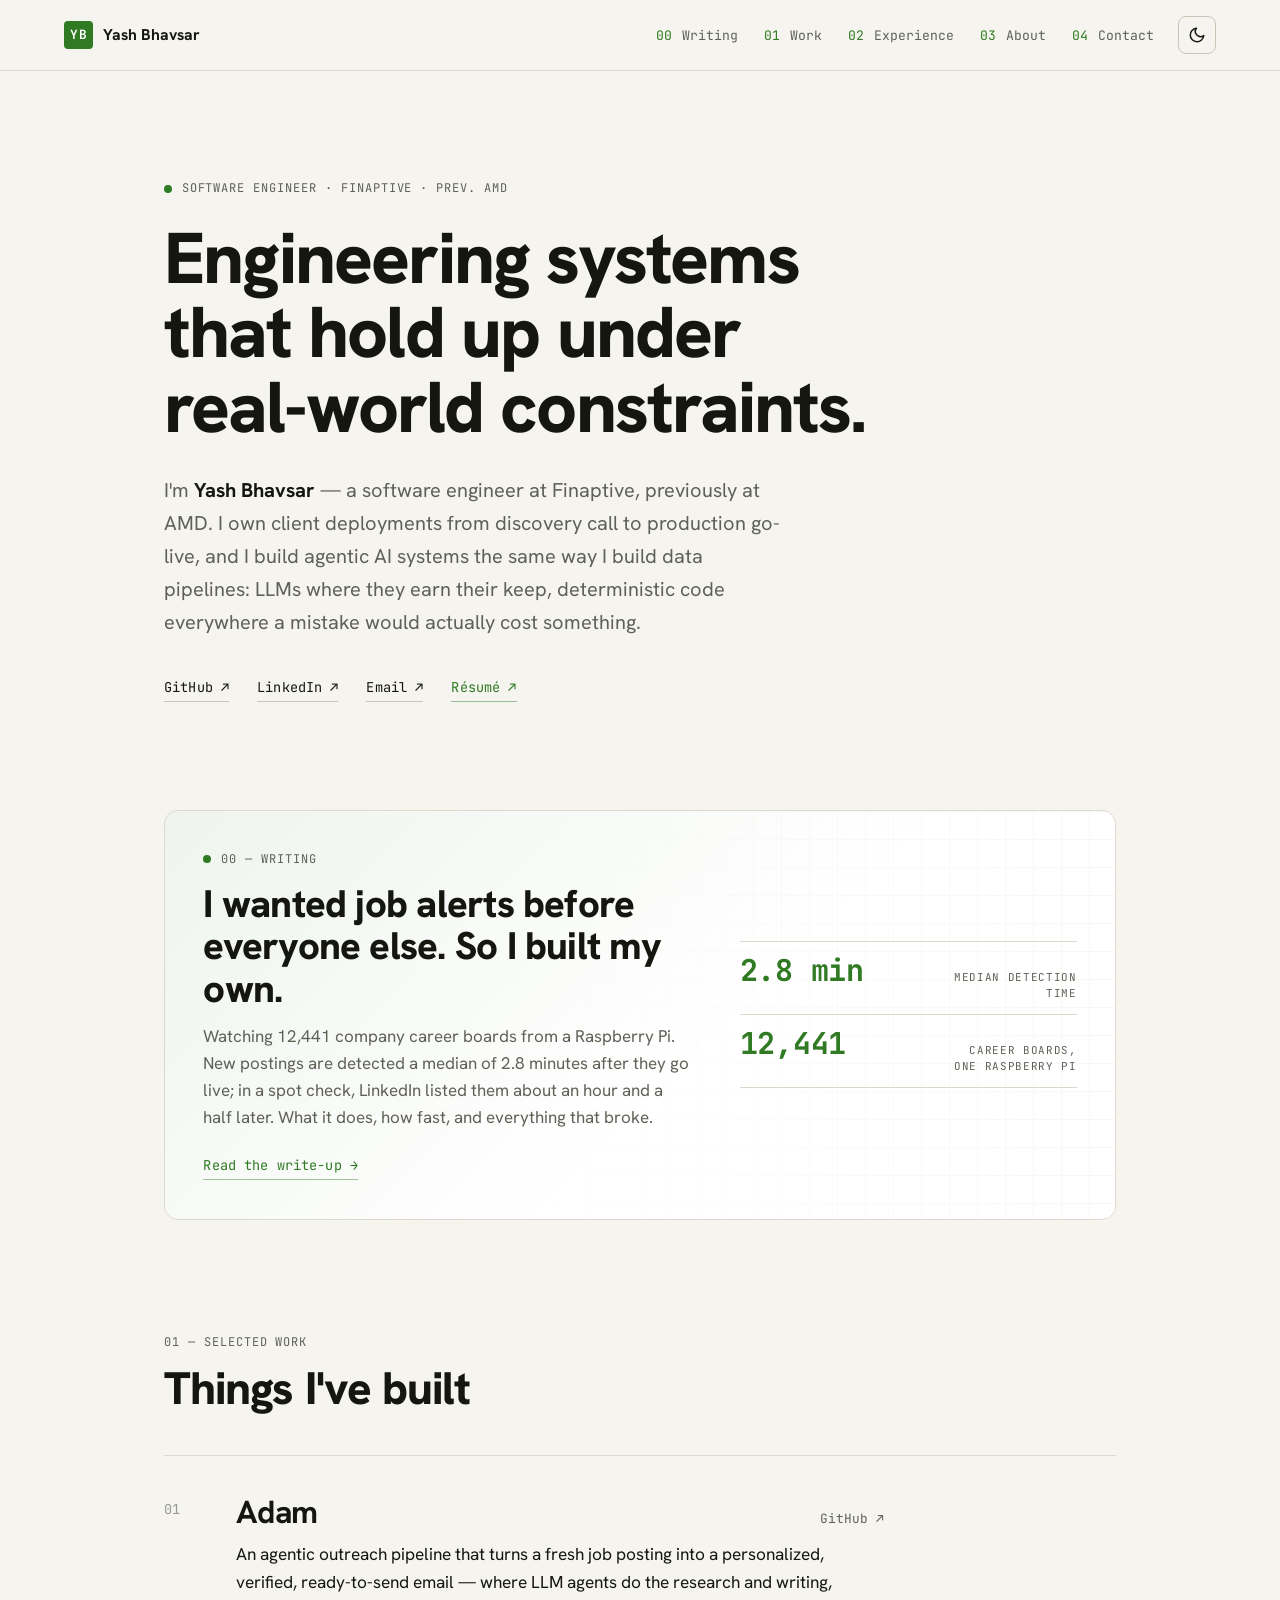
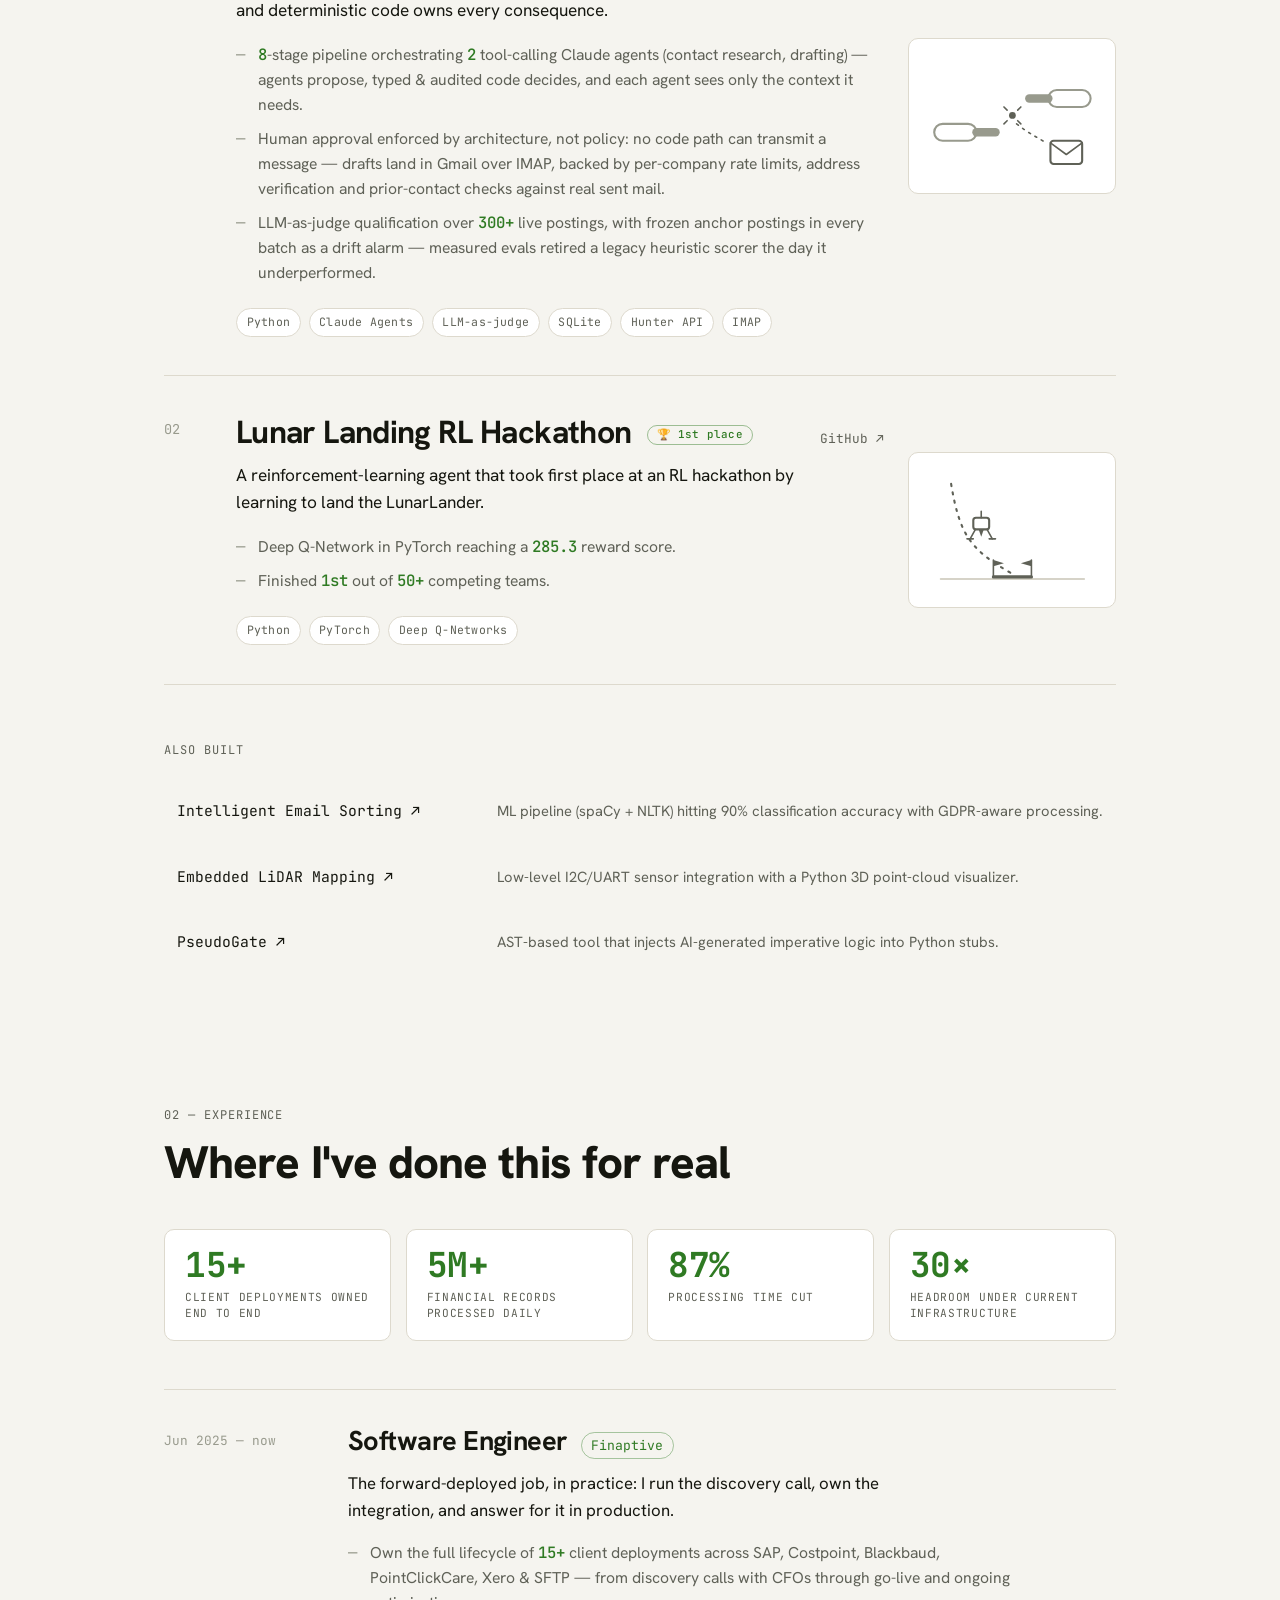
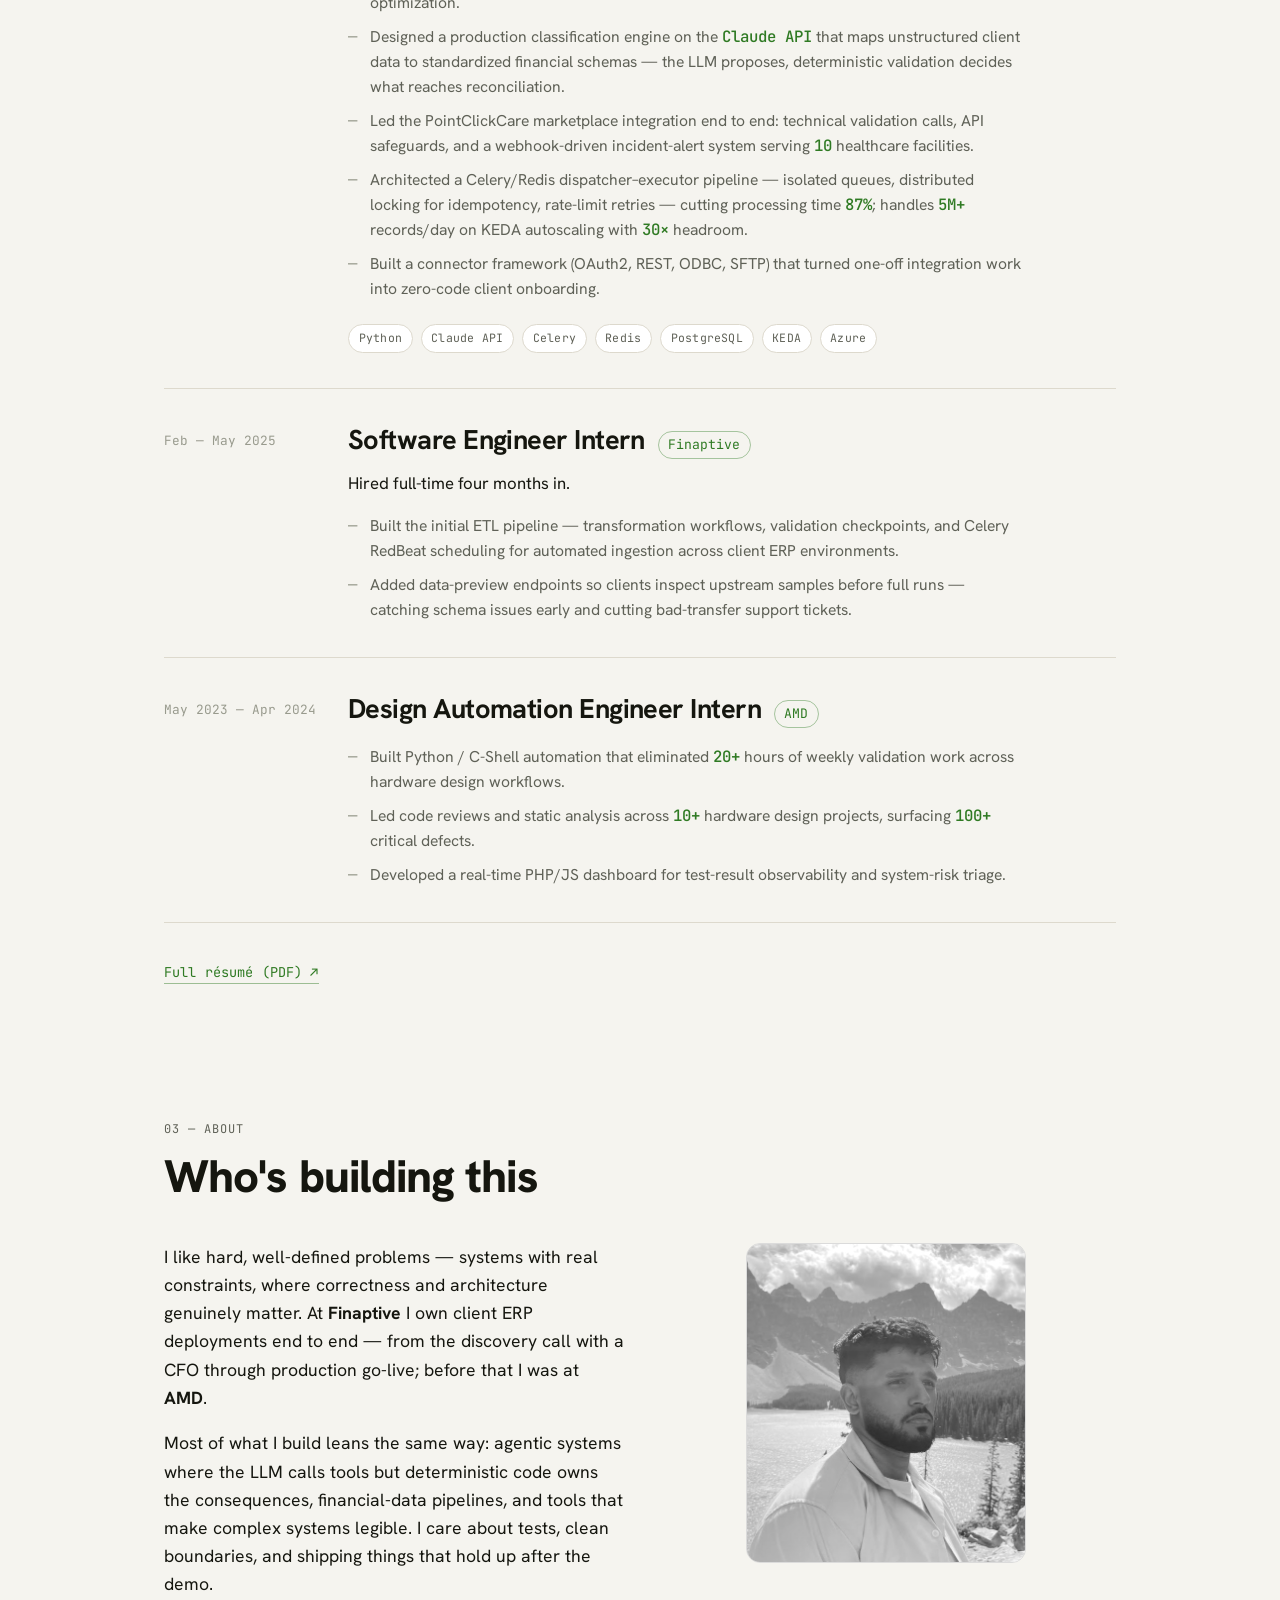
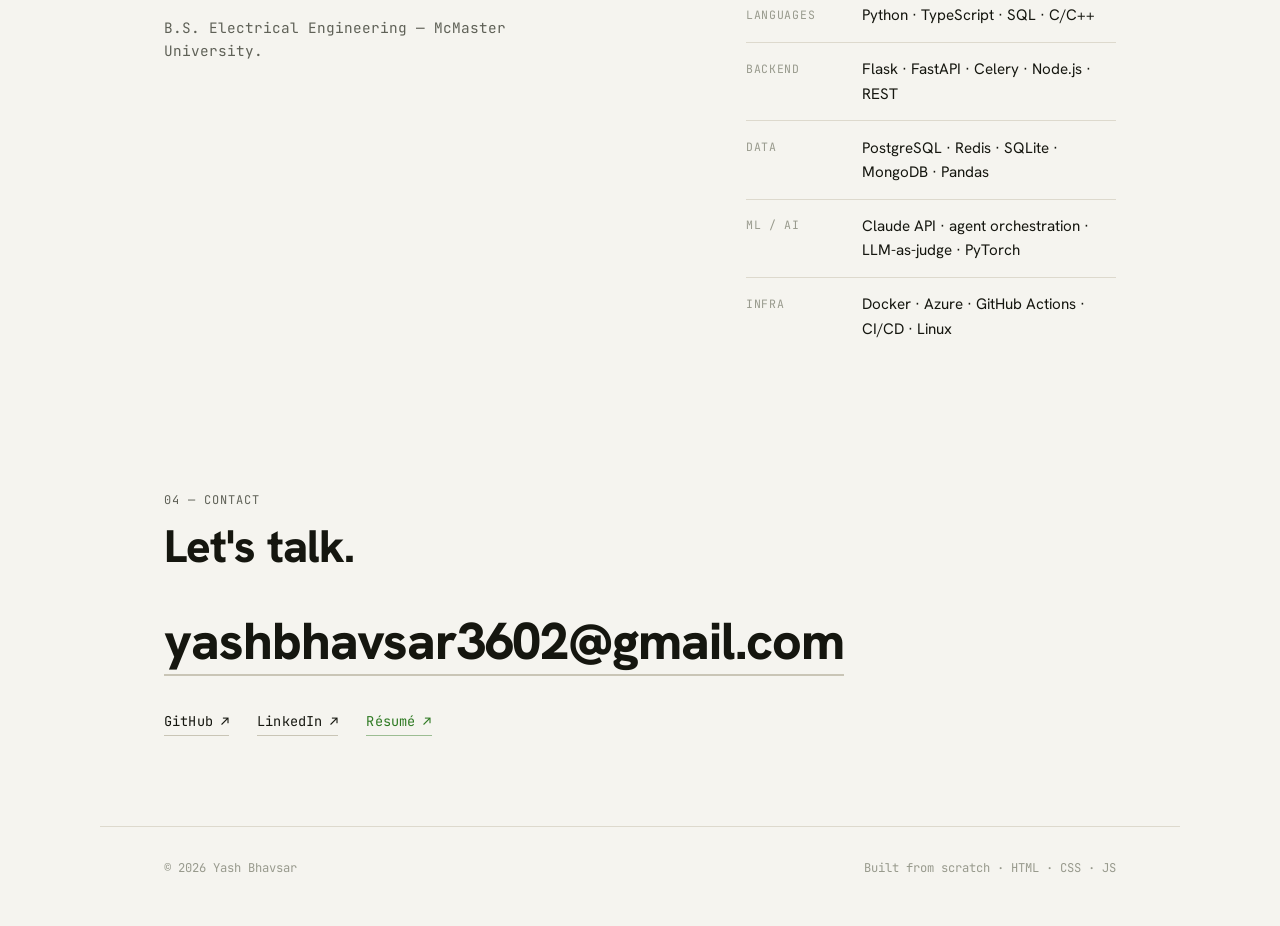
==== commit bb096db8: "Job-alerts post: speed numbers from the complete dataset After a full production backfill, the laten" ====
--- a/index.html
+++ b/index.html
@@ -117,7 +117,7 @@
                     <h2 class="feature__title">I wanted job alerts before everyone else. So I built my own.</h2>
                     <p class="feature__desc">
                         Watching 12,441 company career boards from a Raspberry Pi. New postings are detected
-                        a median of 3.0 minutes after they go live; in a spot check, LinkedIn listed them about an hour and a half later.
+                        a median of 2.8 minutes after they go live; in a spot check, LinkedIn listed them about an hour and a half later.
                         What it does, how fast, and everything that broke.
                     </p>
                     <span class="feature__cta link-mono link-mono--accent">Read the write-up <span aria-hidden="true">→</span></span>
@@ -125,7 +125,7 @@
                 <dl class="feature__stats" aria-label="Key numbers from the write-up">
                     <div class="feature__stat">
                         <dt>median detection time</dt>
-                        <dd>3.0 min</dd>
+                        <dd>2.8 min</dd>
                     </div>
                     <div class="feature__stat">
                         <dt>career boards, one Raspberry&nbsp;Pi</dt>
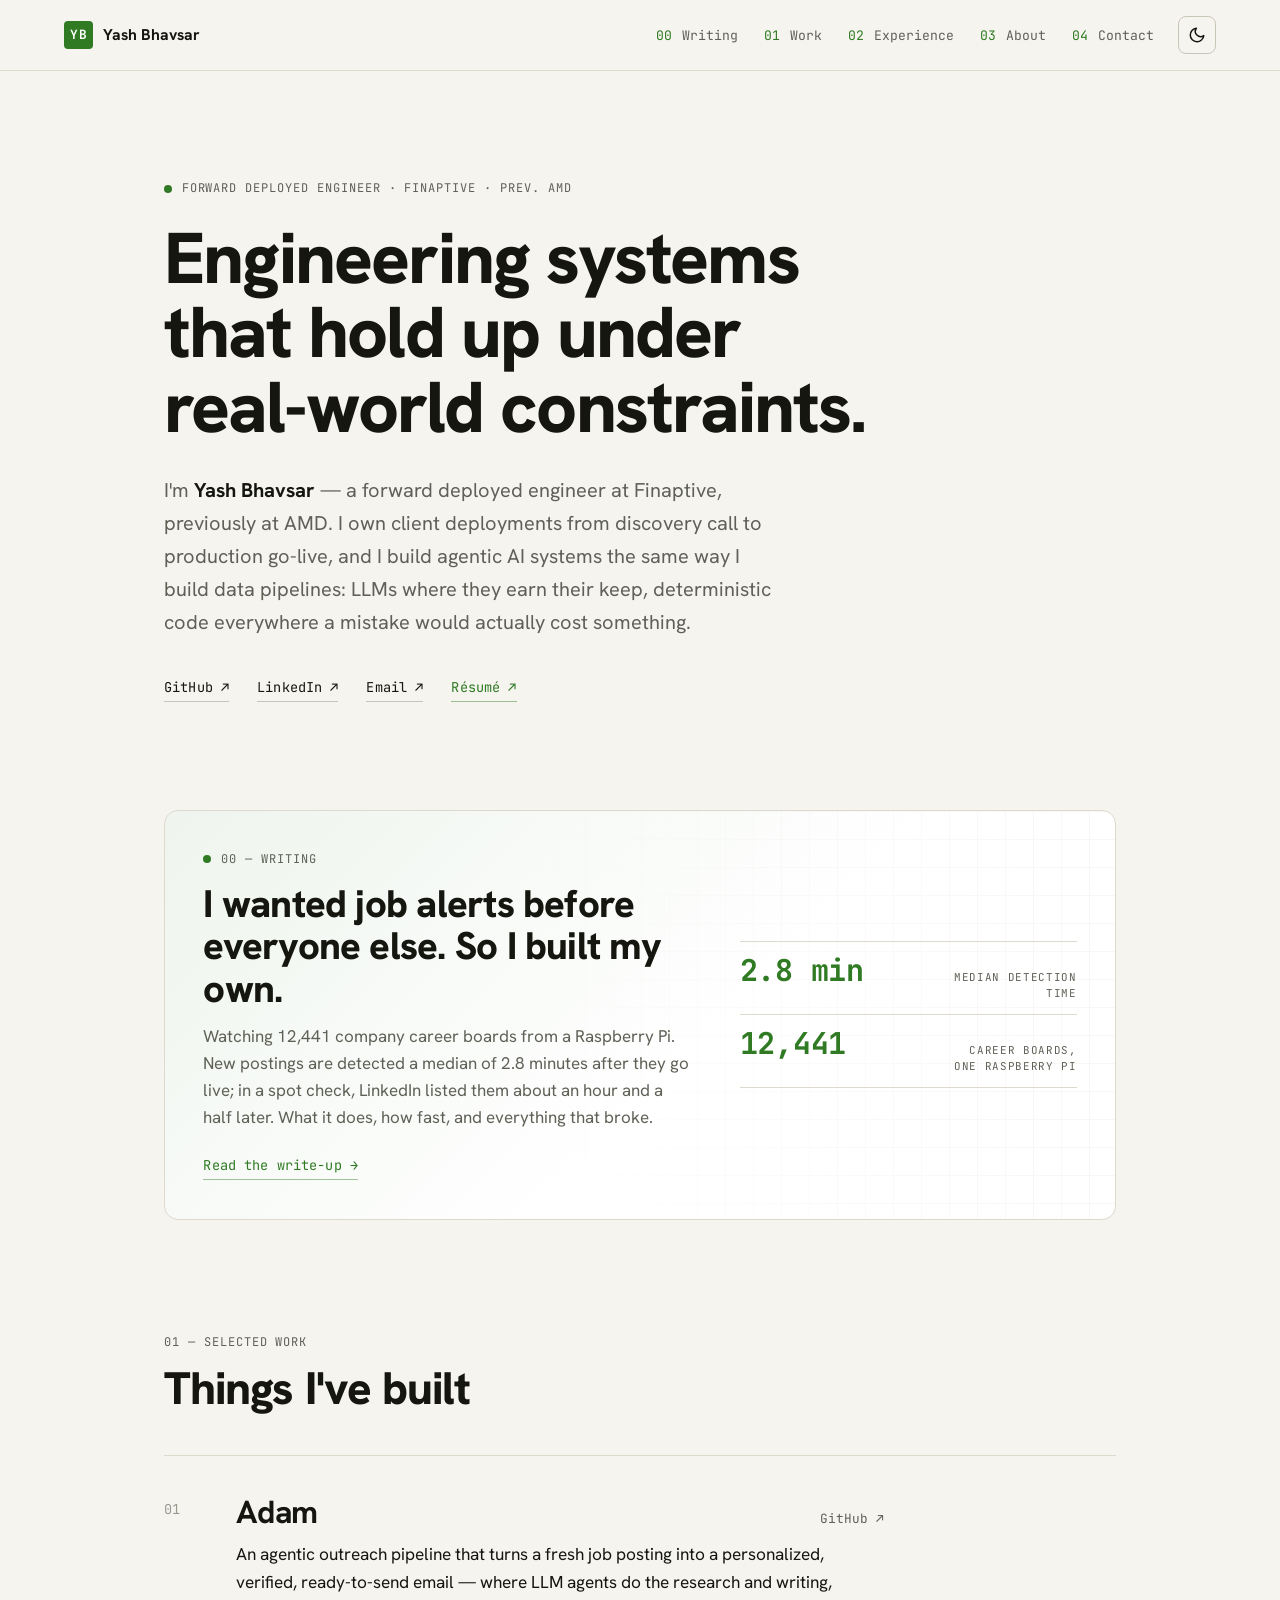
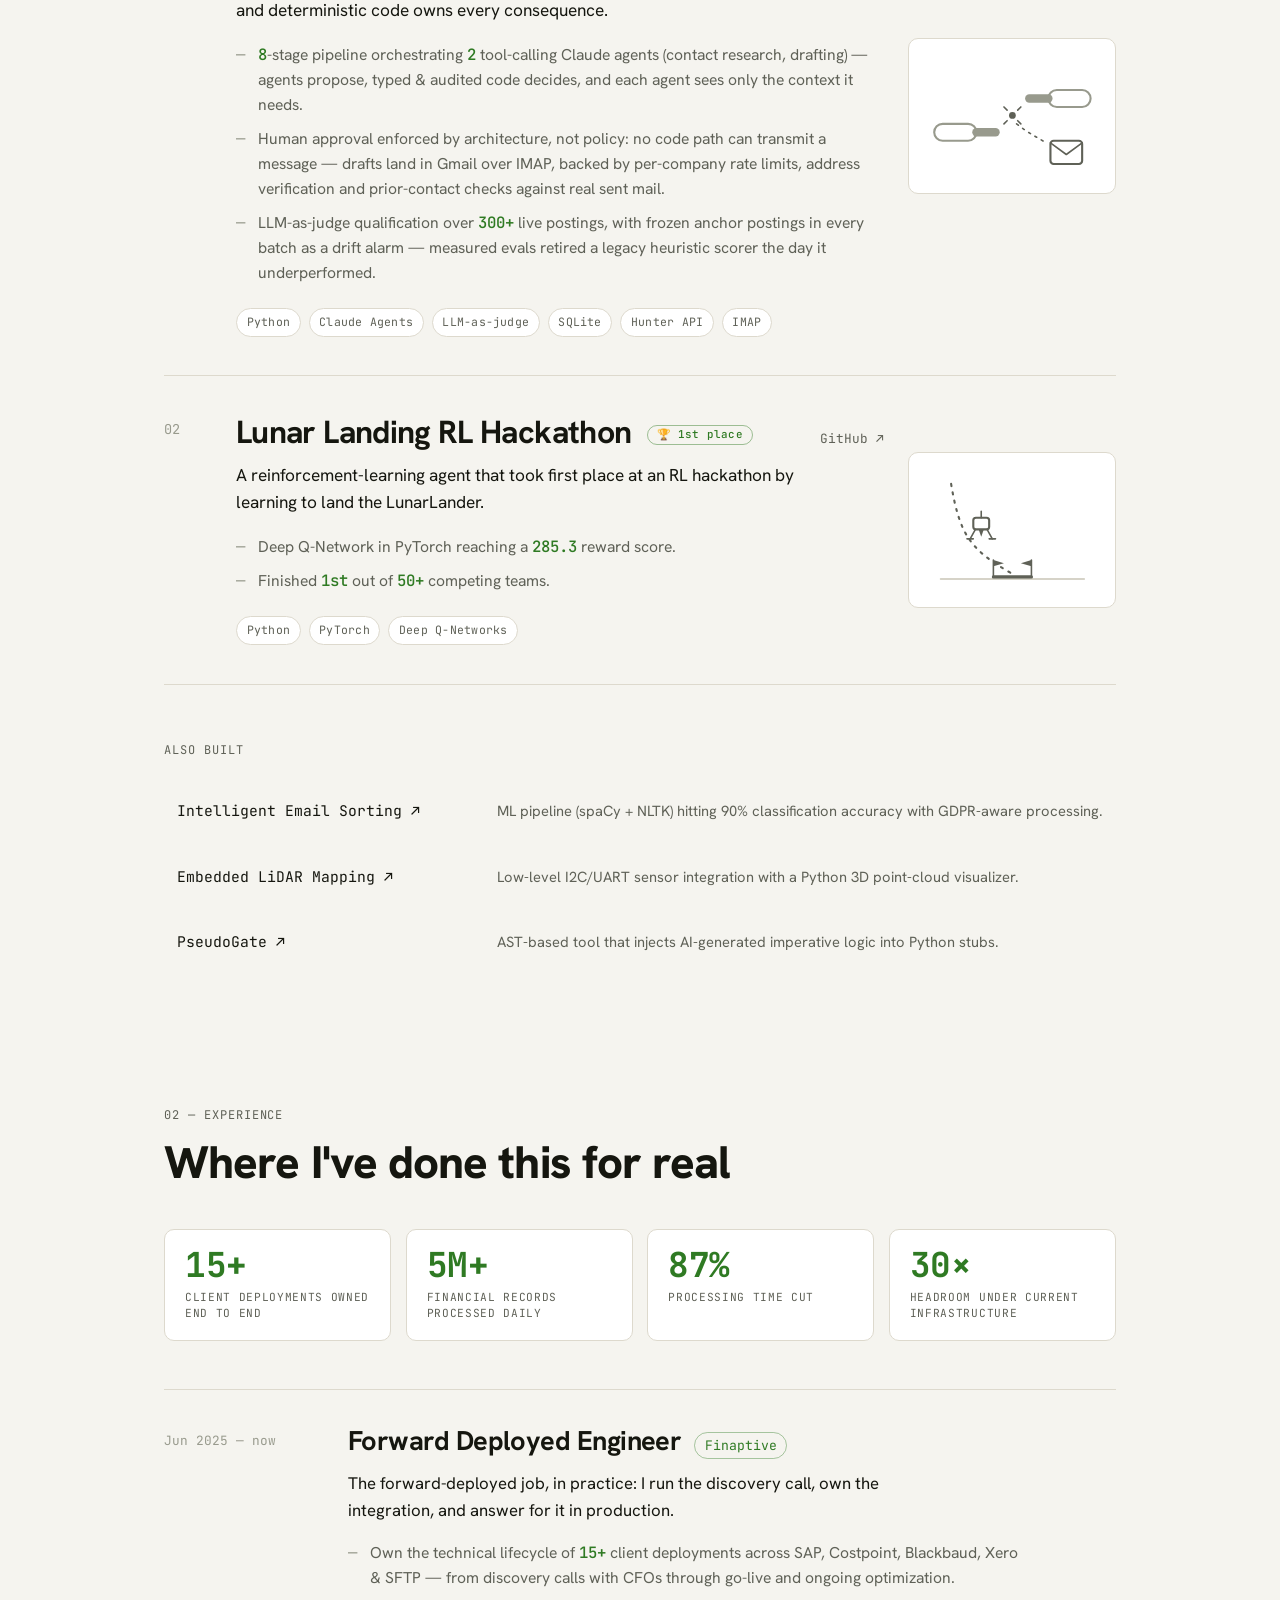
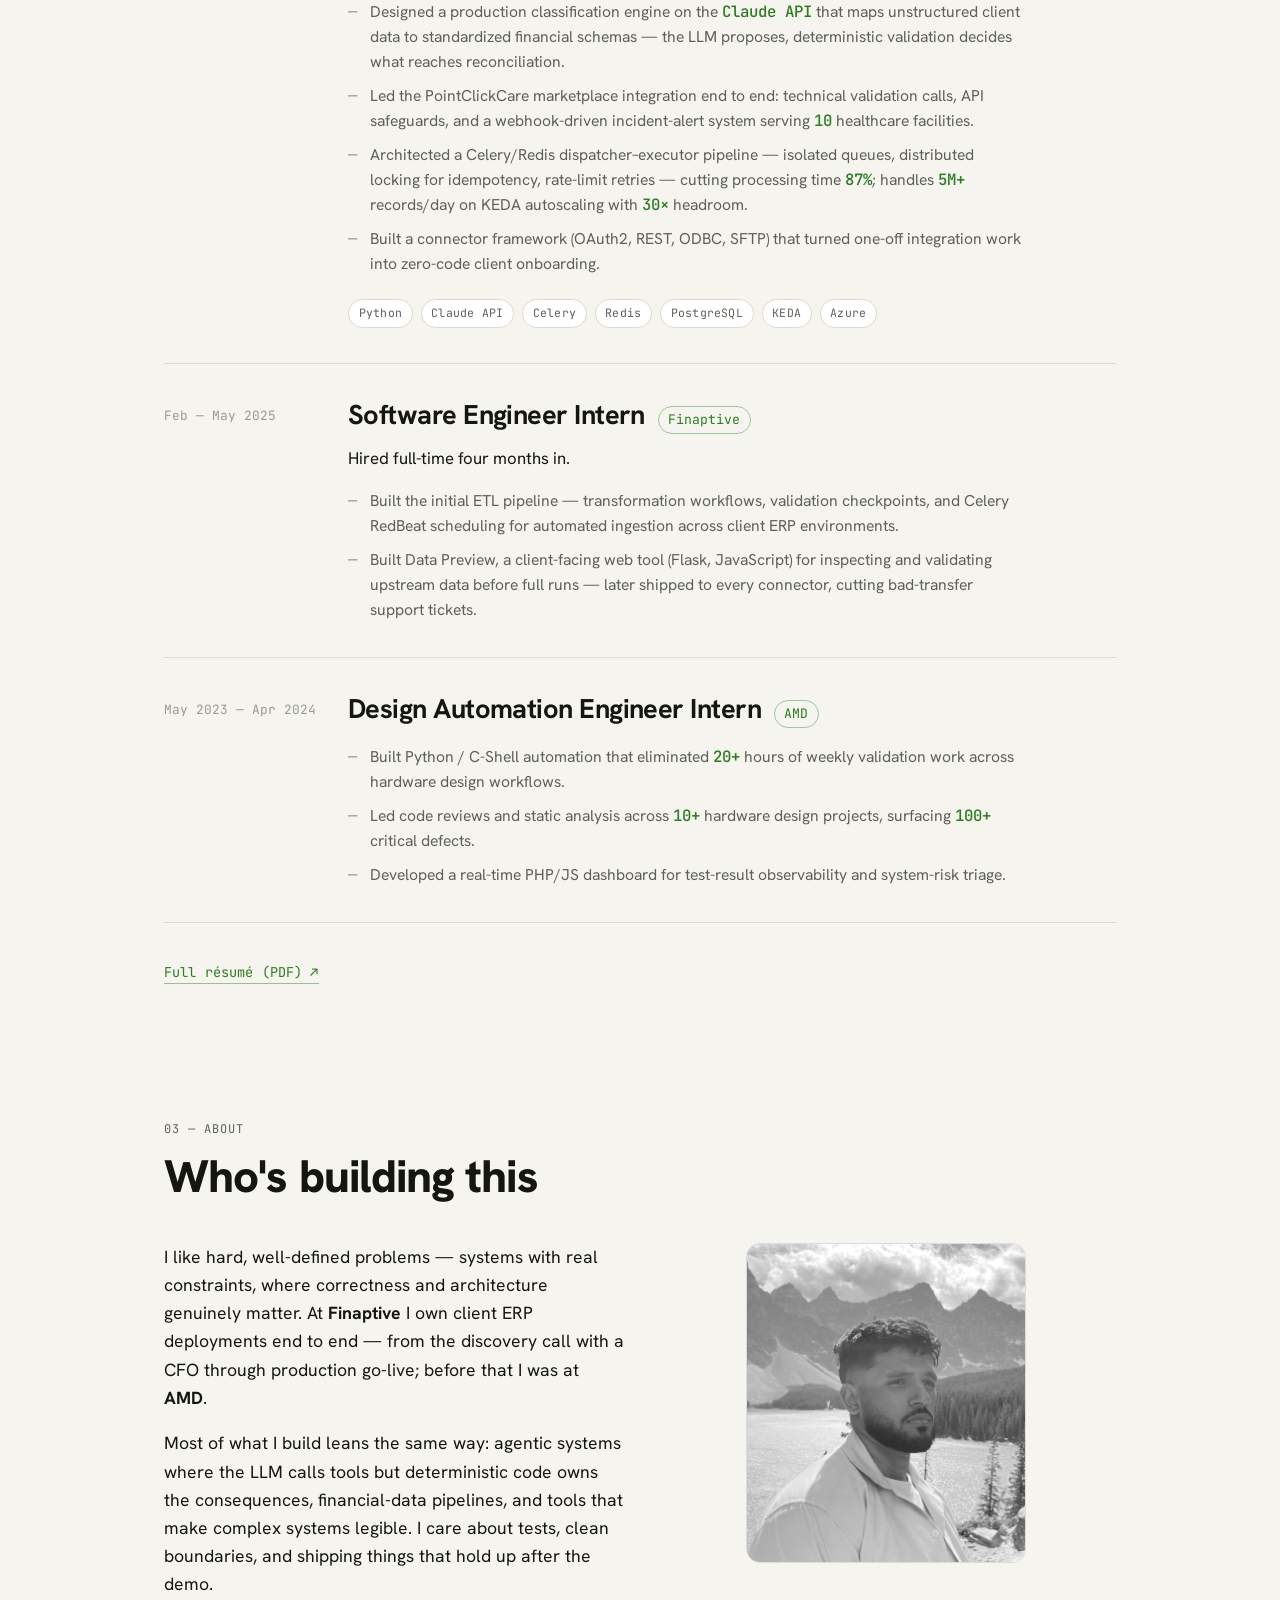
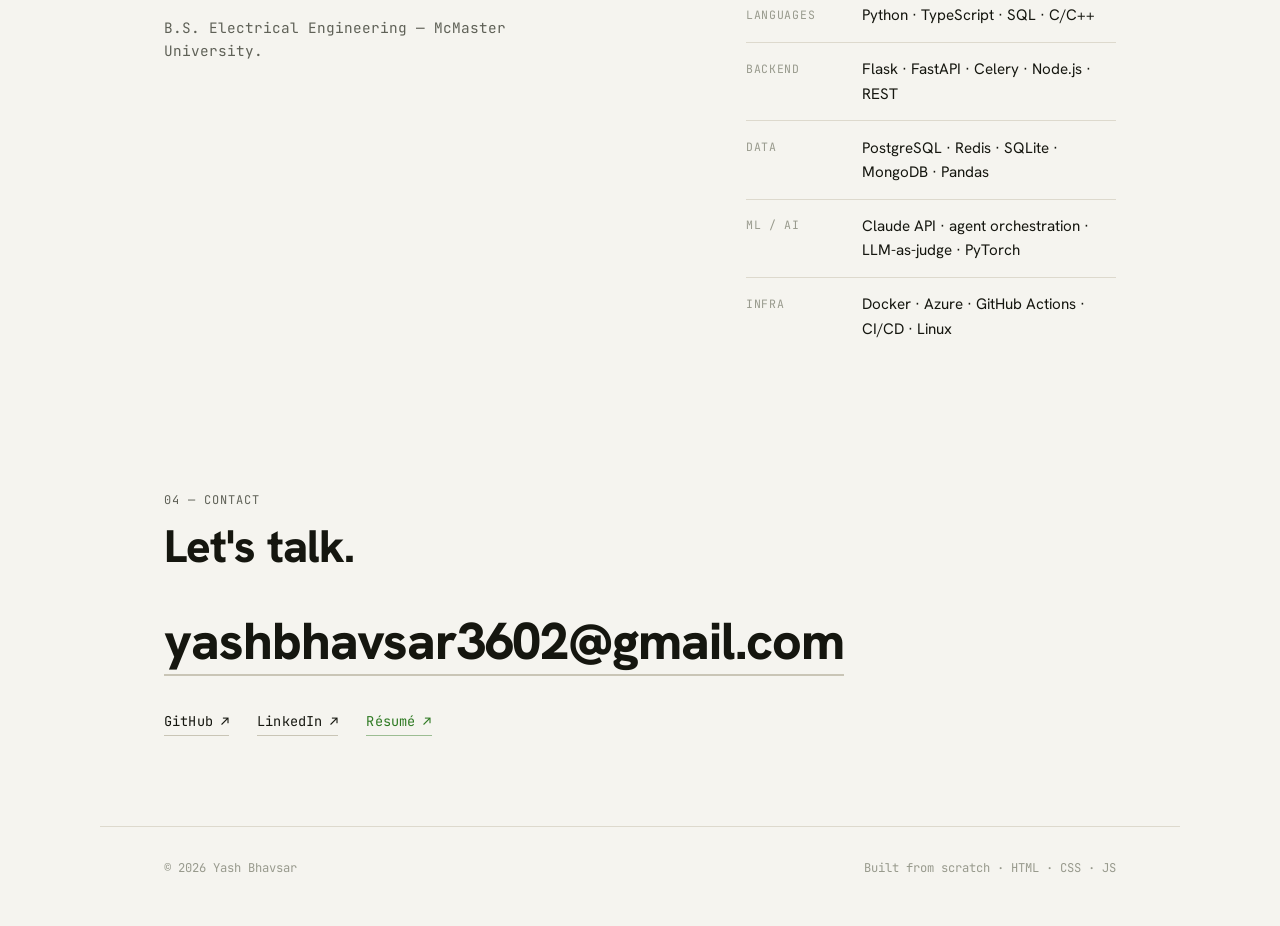
==== commit 916be649: "Sync site with latest resume: title update, deployment and intern bullets Co-Authored-By: Claude Fab" ====
--- a/index.html
+++ b/index.html
@@ -6,8 +6,8 @@
     <meta name="viewport" content="width=device-width, initial-scale=1.0">
 
     <!-- Primary meta -->
-    <title>Yash Bhavsar — Software Engineer</title>
-    <meta name="description" content="Yash Bhavsar — software engineer at Finaptive (prev. AMD). I own client deployments end to end and build agentic AI systems with deterministic guardrails, with a bias toward clean architecture and meaningful tests.">
+    <title>Yash Bhavsar — Forward Deployed Engineer</title>
+    <meta name="description" content="Yash Bhavsar — forward deployed engineer at Finaptive (prev. AMD). I own client deployments end to end and build agentic AI systems with deterministic guardrails, with a bias toward clean architecture and meaningful tests.">
     <meta name="author" content="Yash Bhavsar">
     <link rel="canonical" href="https://yashexe.github.io/">
 
@@ -17,14 +17,14 @@
     <!-- Open Graph -->
     <meta property="og:type" content="website">
     <meta property="og:url" content="https://yashexe.github.io/">
-    <meta property="og:title" content="Yash Bhavsar — Software Engineer">
-    <meta property="og:description" content="Software engineer owning client deployments end to end and building agentic AI systems with deterministic guardrails.">
+    <meta property="og:title" content="Yash Bhavsar — Forward Deployed Engineer">
+    <meta property="og:description" content="Forward deployed engineer owning client deployments end to end and building agentic AI systems with deterministic guardrails.">
     <meta property="og:image" content="https://yashexe.github.io/assets/personal/YashBhavsar.png">
     <meta property="og:image:alt" content="Portrait of Yash Bhavsar">
 
     <meta name="twitter:card" content="summary_large_image">
-    <meta name="twitter:title" content="Yash Bhavsar — Software Engineer">
-    <meta name="twitter:description" content="Software engineer owning client deployments end to end and building agentic AI systems with deterministic guardrails.">
+    <meta name="twitter:title" content="Yash Bhavsar — Forward Deployed Engineer">
+    <meta name="twitter:description" content="Forward deployed engineer owning client deployments end to end and building agentic AI systems with deterministic guardrails.">
     <meta name="twitter:image" content="https://yashexe.github.io/assets/personal/YashBhavsar.png">
 
     <!-- Favicons: YB monogram on the dossier tile -->
@@ -57,7 +57,7 @@
         "@type": "Person",
         "name": "Yash Bhavsar",
         "url": "https://yashexe.github.io/",
-        "jobTitle": "Software Engineer",
+        "jobTitle": "Forward Deployed Engineer",
         "worksFor": { "@type": "Organization", "name": "Finaptive" },
         "alumniOf": { "@type": "CollegeOrUniversity", "name": "McMaster University" },
         "sameAs": [
@@ -93,10 +93,10 @@
     <main>
         <!-- HERO -->
         <section class="hero" id="hero">
-            <p class="eyebrow hero__eyebrow"><span class="dot"></span>Software Engineer · Finaptive · prev. AMD</p>
+            <p class="eyebrow hero__eyebrow"><span class="dot"></span>Forward Deployed Engineer · Finaptive · prev. AMD</p>
             <h1 class="hero__headline">Engineering systems that hold up under real-world constraints.</h1>
             <p class="hero__lead">
-                I'm <strong>Yash Bhavsar</strong> — a software engineer at Finaptive, previously at AMD.
+                I'm <strong>Yash Bhavsar</strong> — a forward deployed engineer at Finaptive, previously at AMD.
                 I own client deployments from discovery call to production go-live, and I build
                 agentic AI systems the same way I build data pipelines: LLMs where they earn their
                 keep, deterministic code everywhere a mistake would actually cost something.
@@ -275,7 +275,7 @@
                     <div class="xp__when"><span>Jun 2025 — now</span></div>
                     <div class="xp__body">
                         <div class="xp__heading">
-                            <h3 class="xp__role">Software Engineer</h3>
+                            <h3 class="xp__role">Forward Deployed Engineer</h3>
                             <span class="xp__org">Finaptive</span>
                         </div>
                         <p class="xp__summary">
@@ -283,7 +283,7 @@
                             own the integration, and answer for it in production.
                         </p>
                         <ul class="project__points">
-                            <li>Own the full lifecycle of <span class="num">15+</span> client deployments across SAP, Costpoint, Blackbaud, PointClickCare, Xero &amp; SFTP — from discovery calls with CFOs through go-live and ongoing optimization.</li>
+                            <li>Own the technical lifecycle of <span class="num">15+</span> client deployments across SAP, Costpoint, Blackbaud, Xero &amp; SFTP — from discovery calls with CFOs through go-live and ongoing optimization.</li>
                             <li>Designed a production classification engine on the <span class="num">Claude API</span> that maps unstructured client data to standardized financial schemas — the LLM proposes, deterministic validation decides what reaches reconciliation.</li>
                             <li>Led the PointClickCare marketplace integration end to end: technical validation calls, API safeguards, and a webhook-driven incident-alert system serving <span class="num">10</span> healthcare facilities.</li>
                             <li>Architected a Celery/Redis dispatcher–executor pipeline — isolated queues, distributed locking for idempotency, rate-limit retries — cutting processing time <span class="num">87%</span>; handles <span class="num">5M+</span> records/day on KEDA autoscaling with <span class="num">30×</span> headroom.</li>
@@ -307,7 +307,7 @@
                         </p>
                         <ul class="project__points">
                             <li>Built the initial ETL pipeline — transformation workflows, validation checkpoints, and Celery RedBeat scheduling for automated ingestion across client ERP environments.</li>
-                            <li>Added data-preview endpoints so clients inspect upstream samples before full runs — catching schema issues early and cutting bad-transfer support tickets.</li>
+                            <li>Built Data Preview, a client-facing web tool (Flask, JavaScript) for inspecting and validating upstream data before full runs — later shipped to every connector, cutting bad-transfer support tickets.</li>
                         </ul>
                     </div>
                 </li>
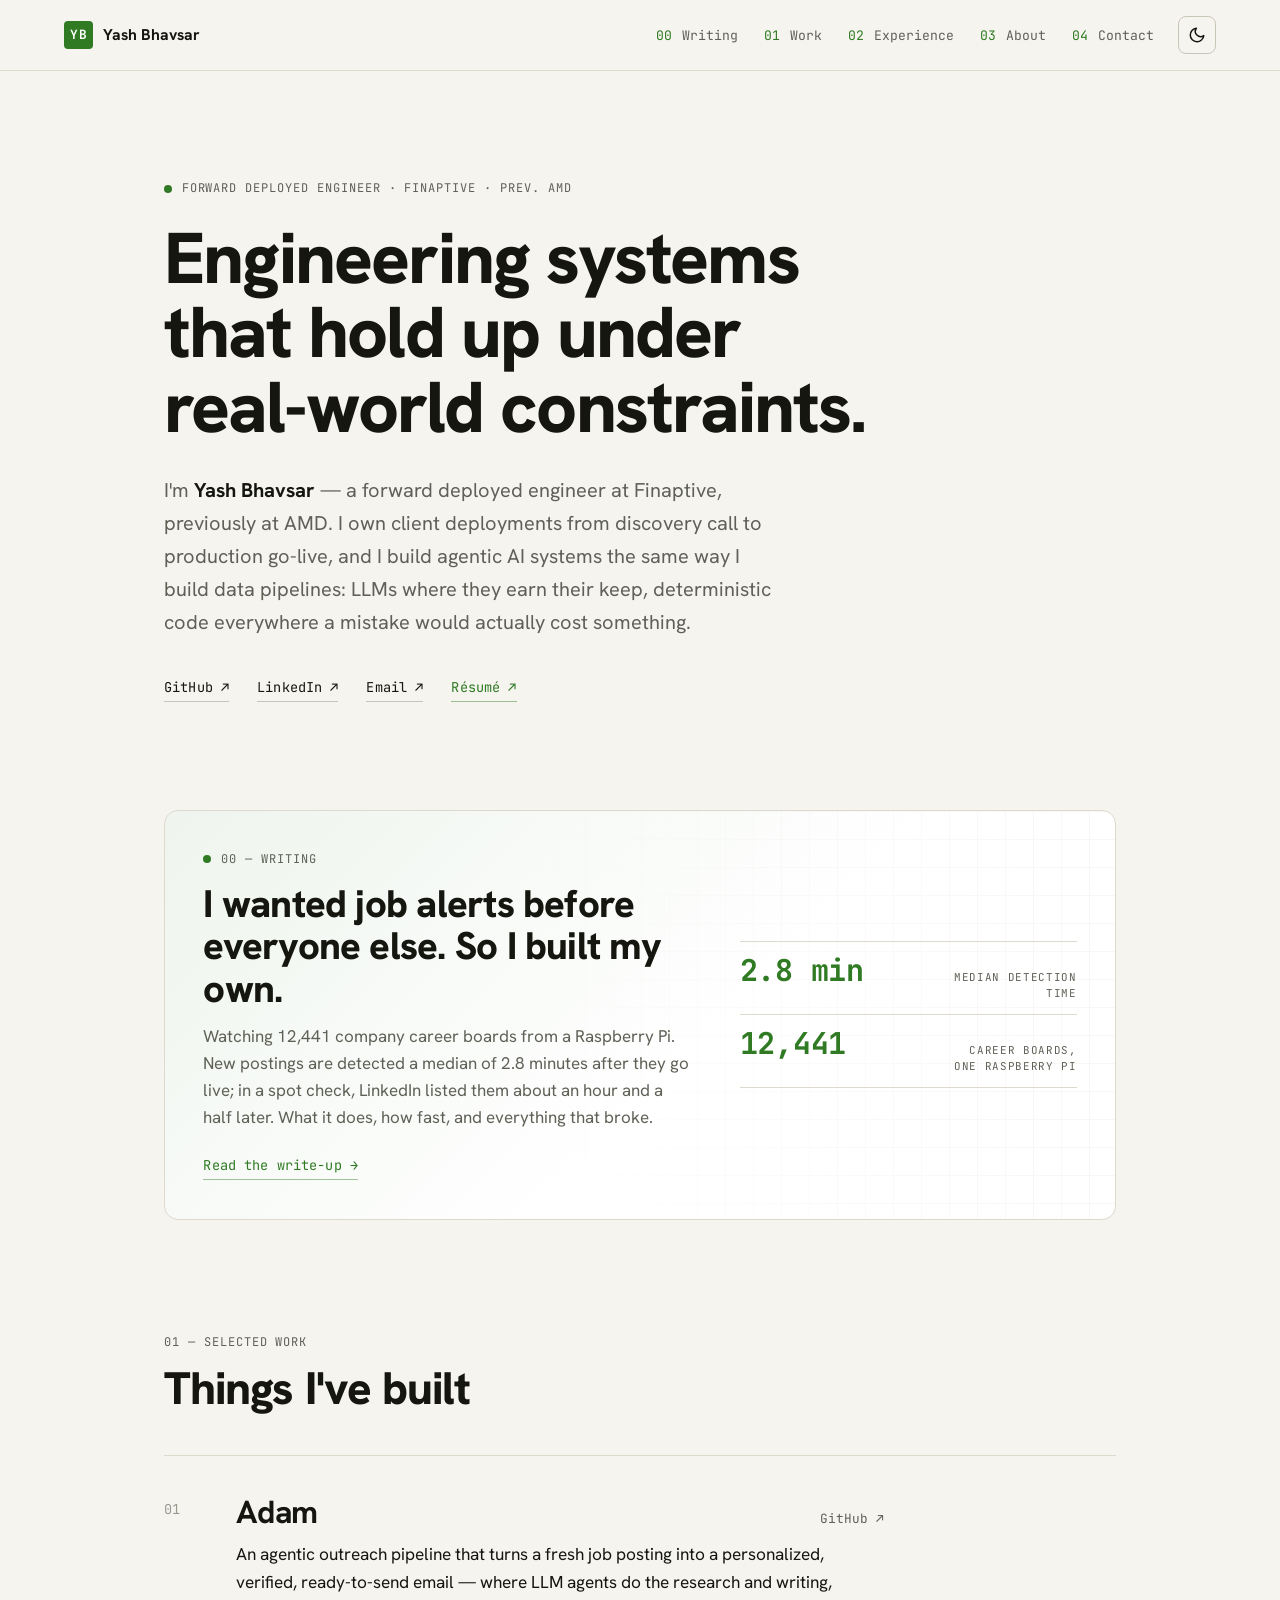
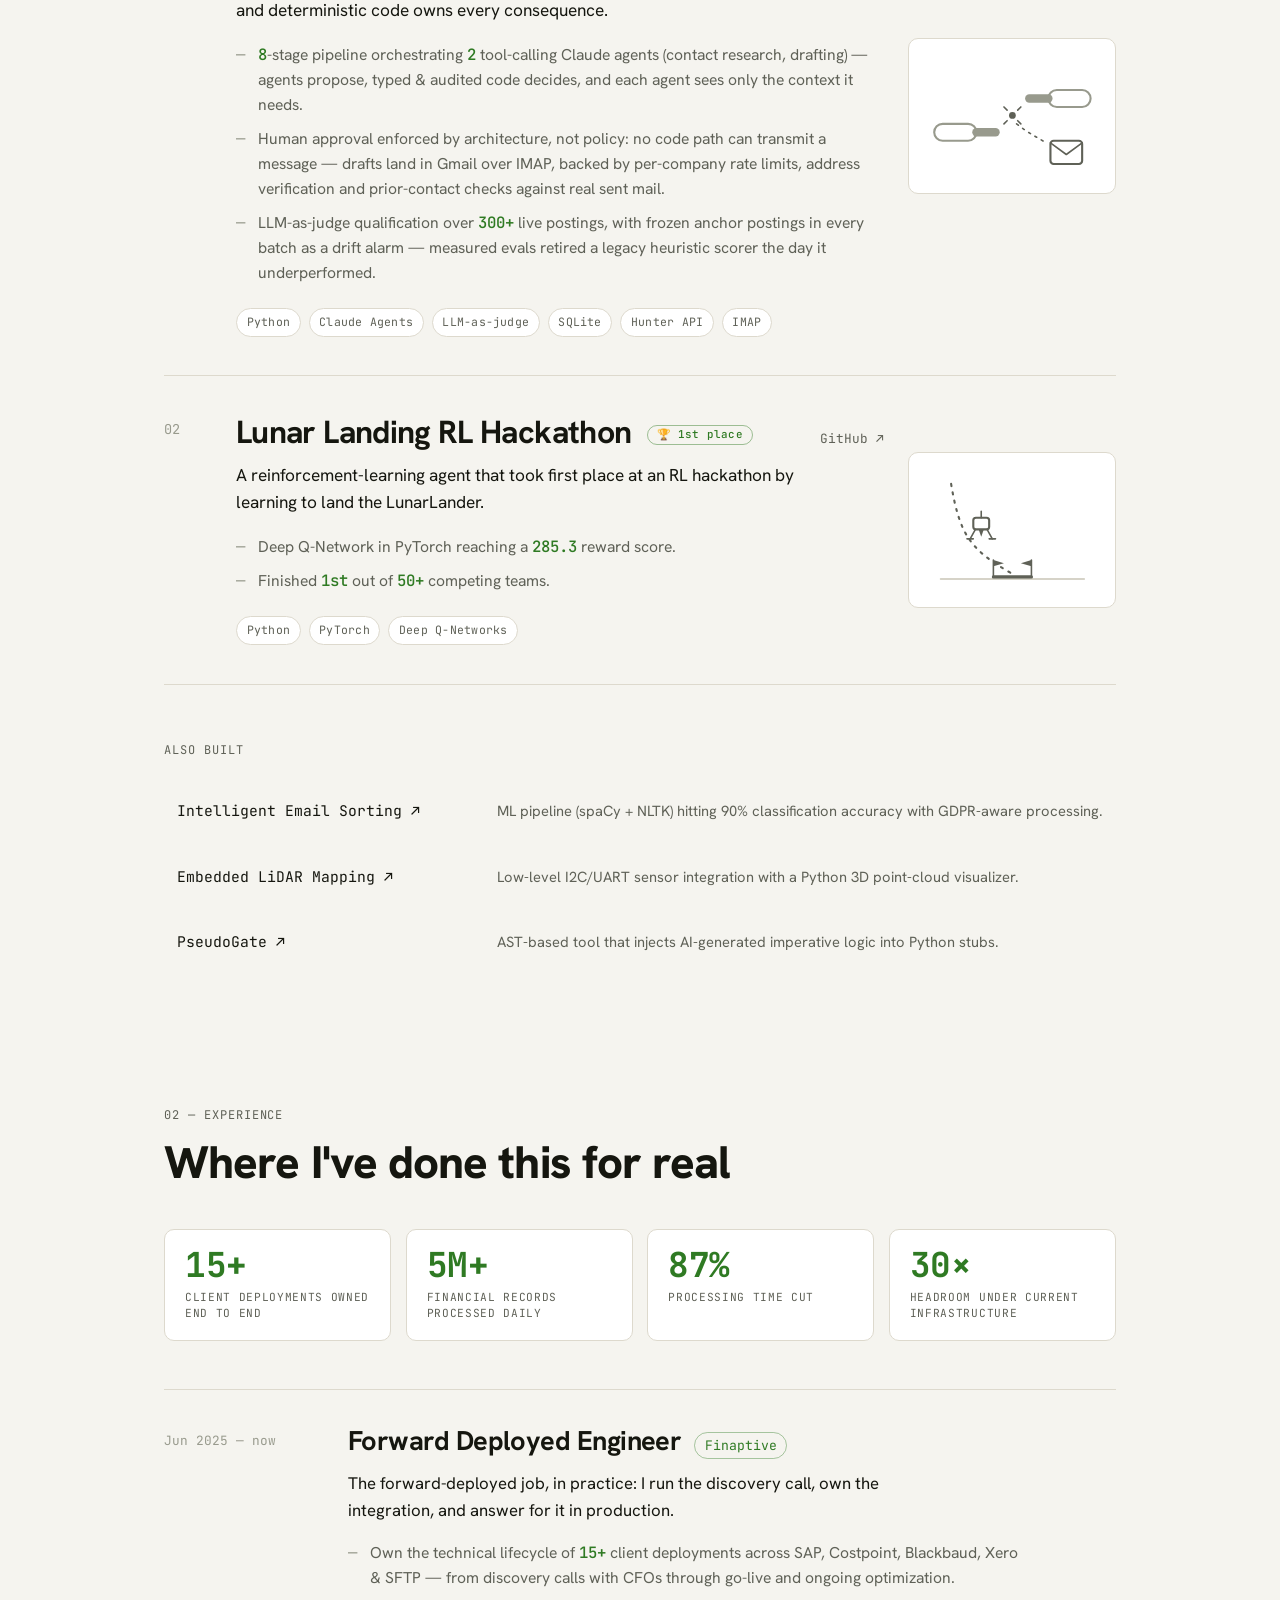
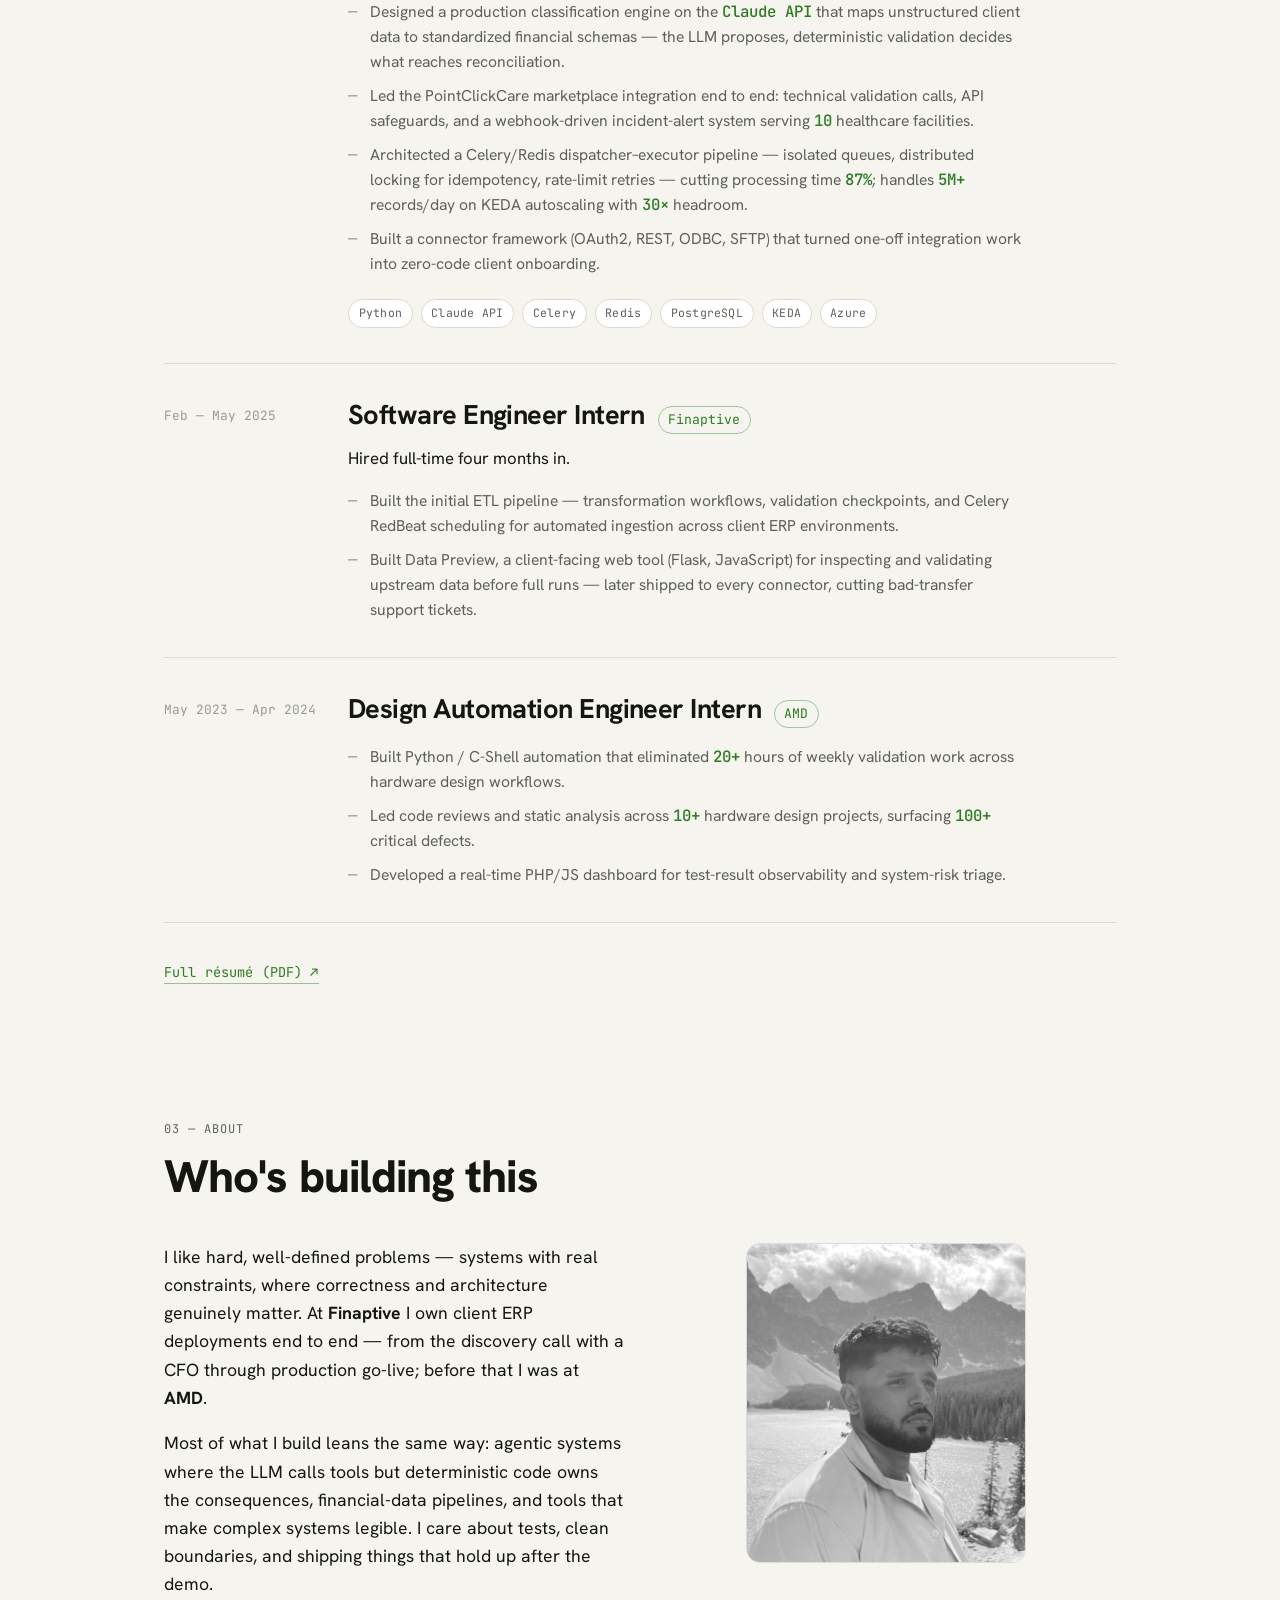
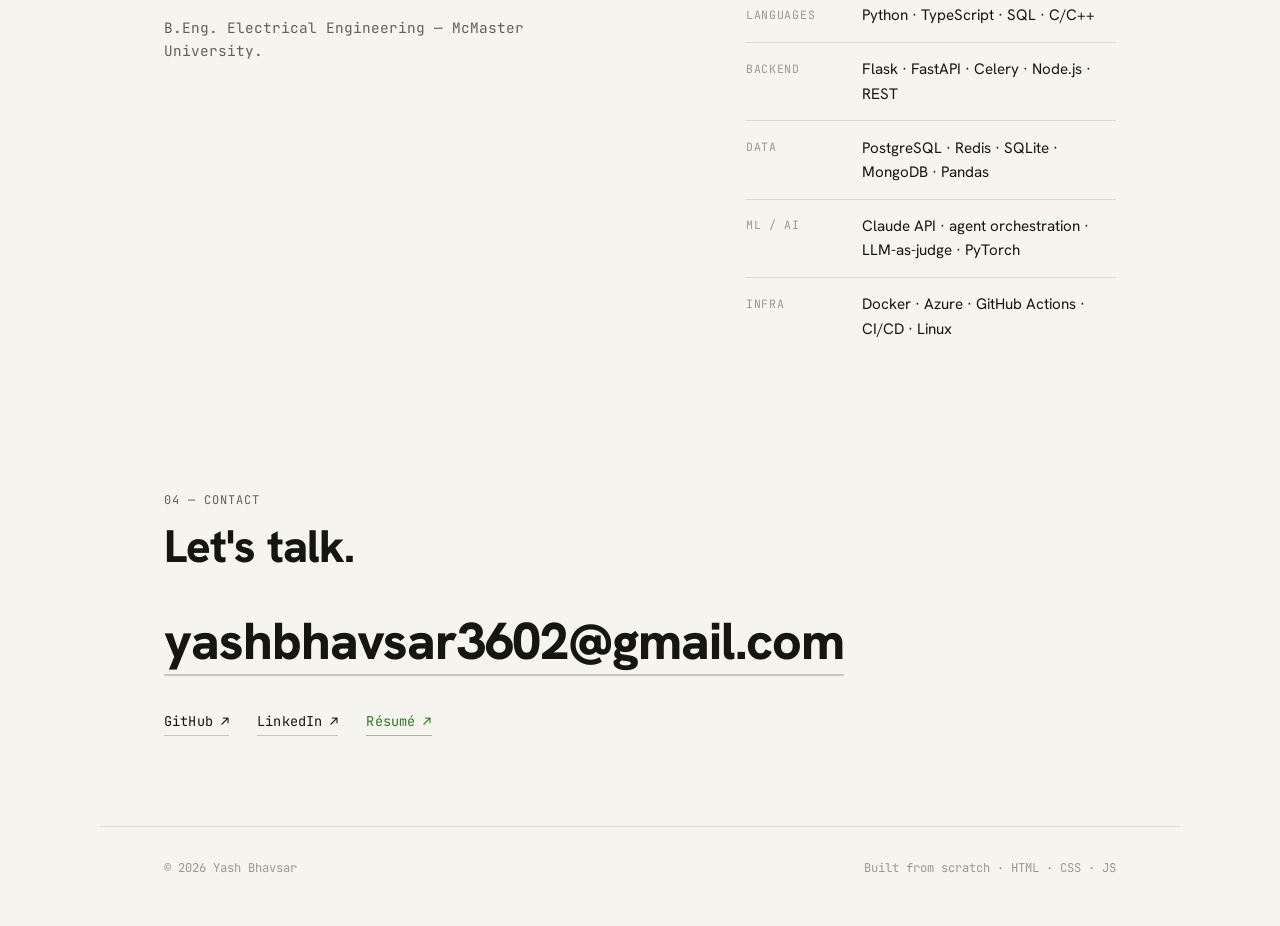
==== commit 206bd826: "Correct degree to B.Eng.; refresh resume PDF Co-Authored-By: Claude Fable 5 <noreply@anthropic.com>" ====
--- a/index.html
+++ b/index.html
@@ -354,7 +354,7 @@
                         boundaries, and shipping things that hold up after the demo.
                     </p>
                     <p class="about__edu">
-                        B.S. Electrical Engineering — McMaster University.
+                        B.Eng. Electrical Engineering — McMaster University.
                     </p>
                 </div>
                 <div class="about__side">
